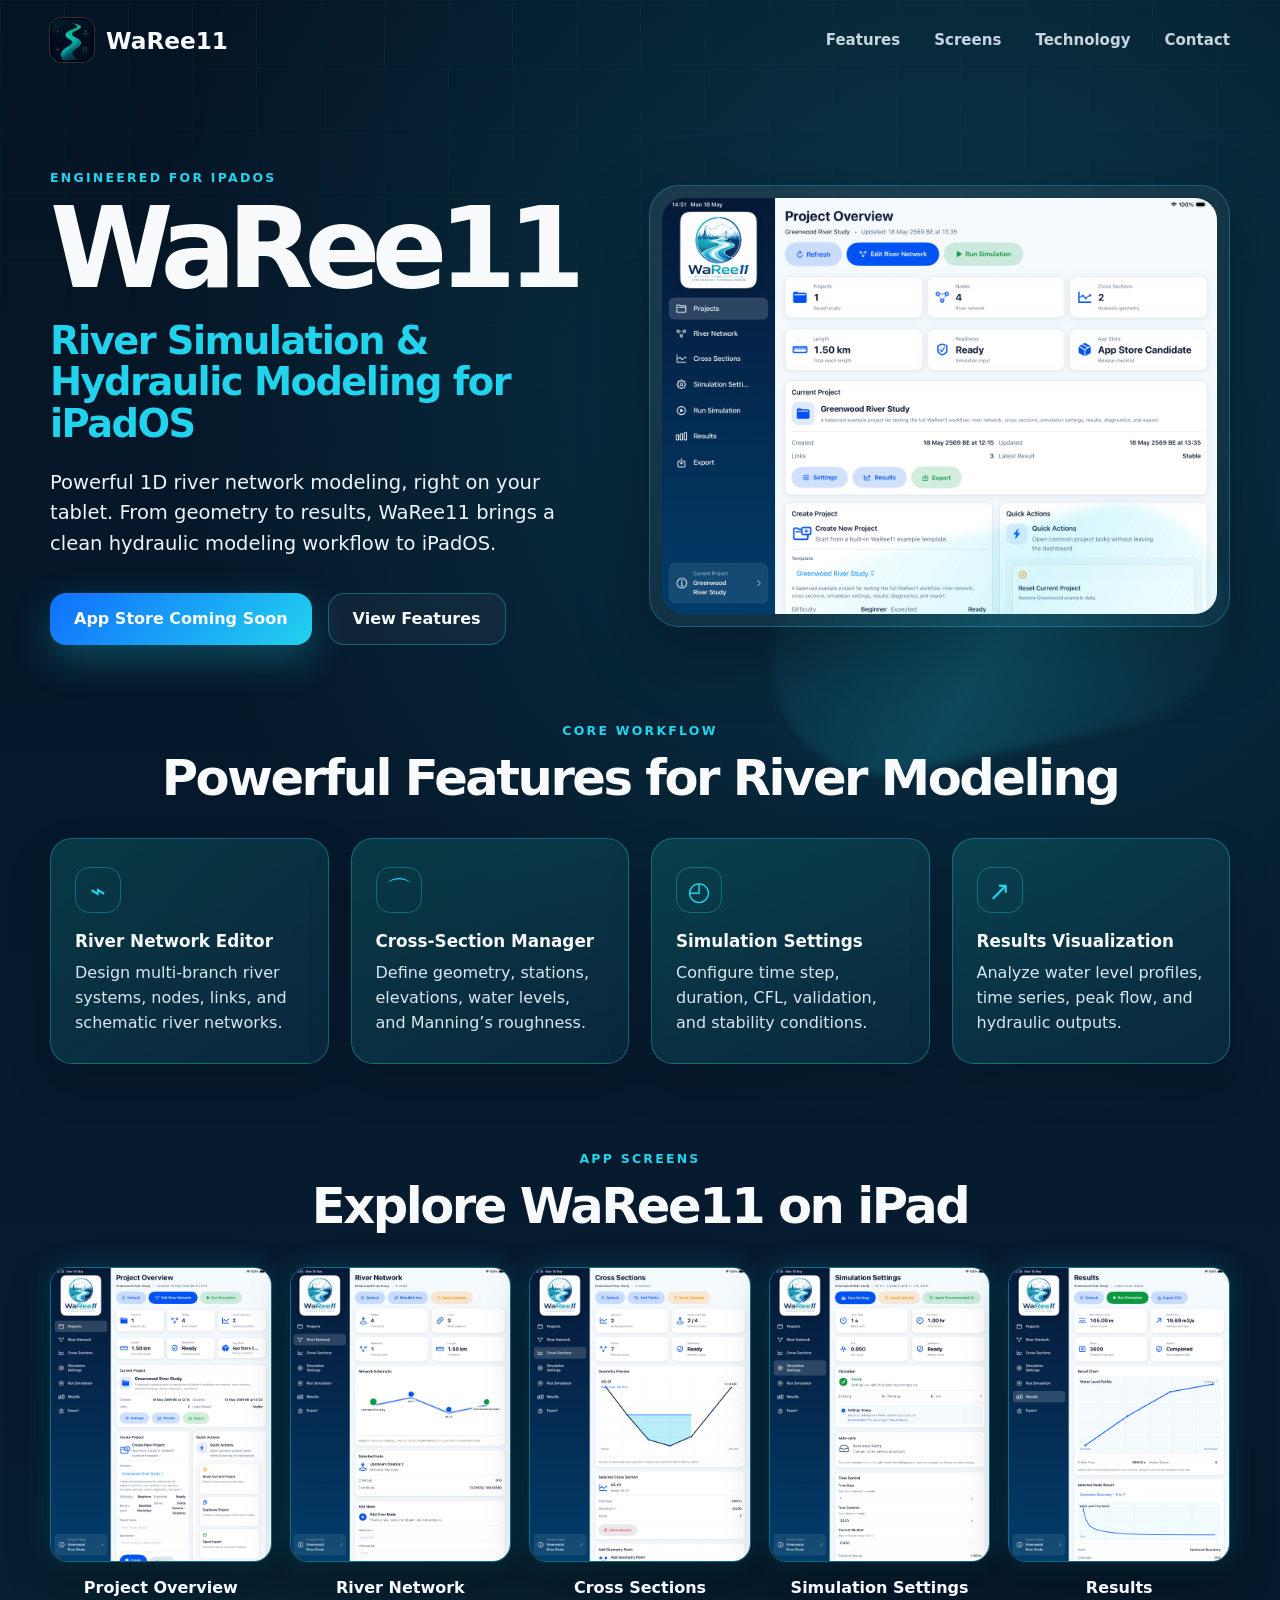
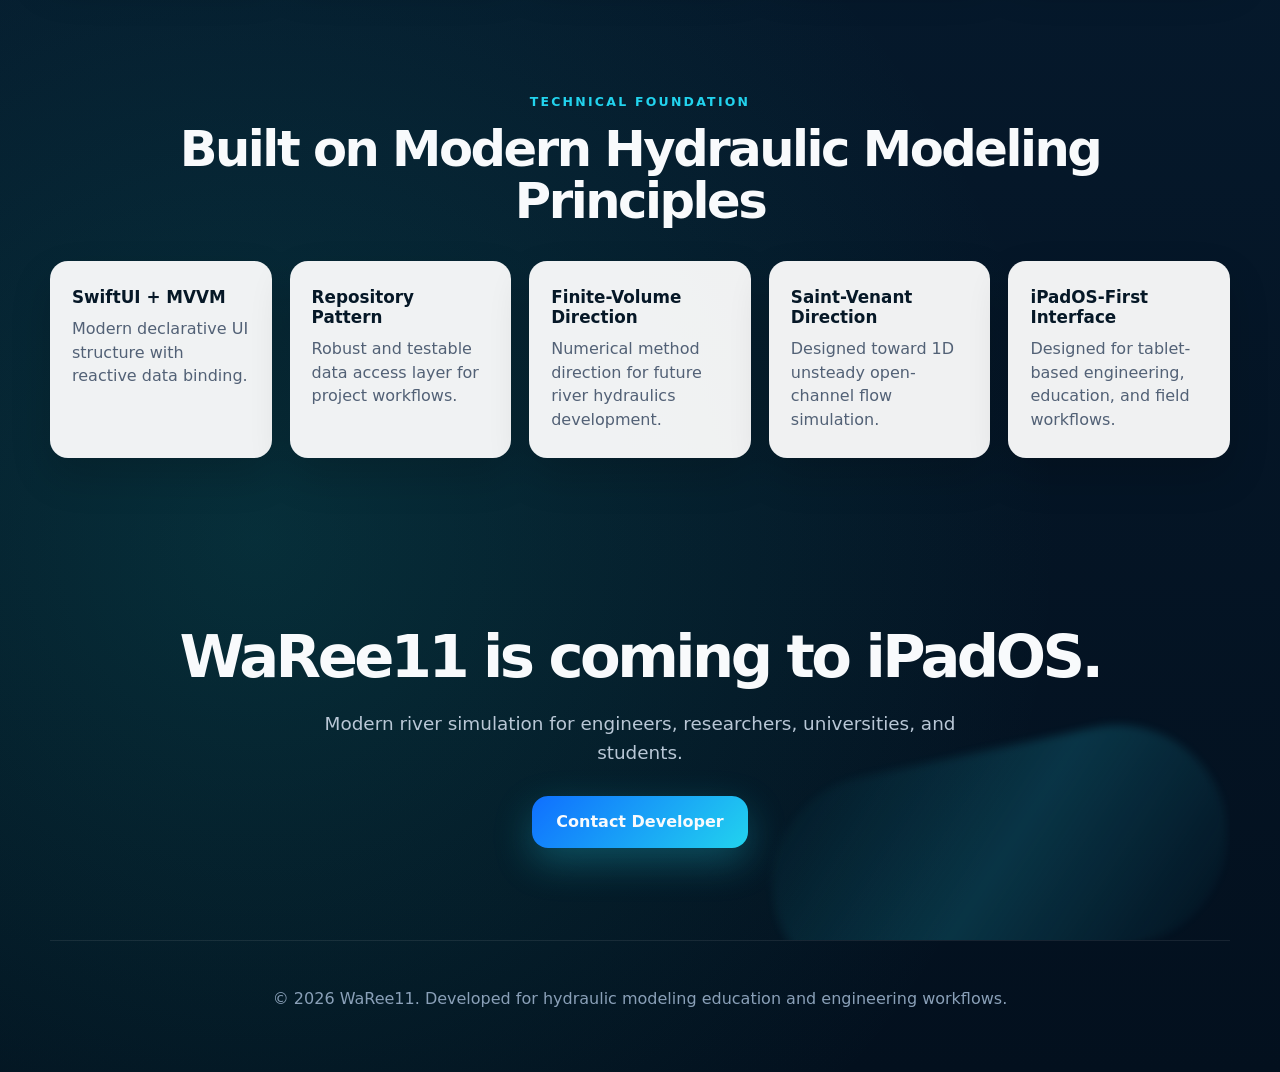
==== index.html @ af46b39f "Update index.html" ====
<!DOCTYPE html>
<html lang="en">
<head>
  <meta charset="UTF-8" />
  <meta name="viewport" content="width=device-width, initial-scale=1.0" />

  <title>WaRee11 - River Simulation & Hydraulic Modeling for iPadOS</title>

  <meta
    name="description"
    content="WaRee11 is an iPadOS river simulation and hydraulic modeling app for river networks, cross sections, simulation settings, and hydraulic result visualization."
  />

  <link rel="stylesheet" href="style.css" />
</head>

<body>
  <header class="site-header">
    <a href="#" class="brand" aria-label="WaRee11 home">
      <img src="assets/app-icon.jpeg" alt="WaRee11 app icon" class="brand-icon" />
      <span>WaRee11</span>
    </a>

    <nav class="nav-links" aria-label="Main navigation">
      <a href="#features">Features</a>
      <a href="#screens">Screens</a>
      <a href="#technology">Technology</a>
      <a href="#contact">Contact</a>
    </nav>
  </header>

  <main>
    <section class="hero section-shell">
      <div class="hero-content">
        <p class="eyebrow">Engineered for iPadOS</p>
        <h1>WaRee11</h1>
        <h2>River Simulation & Hydraulic Modeling for iPadOS</h2>
        <p class="hero-description">
          Powerful 1D river network modeling, right on your tablet.
          From geometry to results, WaRee11 brings a clean hydraulic
          modeling workflow to iPadOS.
        </p>

        <div class="hero-actions">
          <a class="button button-primary" href="#contact">App Store Coming Soon</a>
          <a class="button button-secondary" href="#features">View Features</a>
        </div>
      </div>

      <div class="hero-visual">
        <img src="assets/hero-ipad.png" alt="WaRee11 iPad app preview" />
      </div>
    </section>

    <section id="features" class="section-shell">
      <div class="section-heading">
        <p class="eyebrow">Core workflow</p>
        <h2>Powerful Features for River Modeling</h2>
      </div>

      <div class="feature-grid">
        <article class="feature-card">
          <div class="feature-icon">⌁</div>
          <h3>River Network Editor</h3>
          <p>Design multi-branch river systems, nodes, links, and schematic river networks.</p>
        </article>

        <article class="feature-card">
          <div class="feature-icon">⌒</div>
          <h3>Cross-Section Manager</h3>
          <p>Define geometry, stations, elevations, water levels, and Manning’s roughness.</p>
        </article>

        <article class="feature-card">
          <div class="feature-icon">◴</div>
          <h3>Simulation Settings</h3>
          <p>Configure time step, duration, CFL, validation, and stability conditions.</p>
        </article>

        <article class="feature-card">
          <div class="feature-icon">↗</div>
          <h3>Results Visualization</h3>
          <p>Analyze water level profiles, time series, peak flow, and hydraulic outputs.</p>
        </article>
      </div>
    </section>

    <section id="screens" class="section-shell">
      <div class="section-heading">
        <p class="eyebrow">App screens</p>
        <h2>Explore WaRee11 on iPad</h2>
      </div>

      <div class="screen-grid">
        <article class="screen-card">
          <img src="assets/dashboard.jpeg" alt="WaRee11 Project Overview screen" />
          <h3>Project Overview</h3>
        </article>

        <article class="screen-card">
          <img src="assets/river-network.jpeg" alt="WaRee11 River Network screen" />
          <h3>River Network</h3>
        </article>

        <article class="screen-card">
          <img src="assets/cross-section.jpeg" alt="WaRee11 Cross Sections screen" />
          <h3>Cross Sections</h3>
        </article>

        <article class="screen-card">
          <img src="assets/simulation-settings.jpeg" alt="WaRee11 Simulation Settings screen" />
          <h3>Simulation Settings</h3>
        </article>

        <article class="screen-card">
          <img src="assets/results.jpeg" alt="WaRee11 Results screen" />
          <h3>Results</h3>
        </article>
      </div>
    </section>

    <section id="technology" class="section-shell">
      <div class="section-heading">
        <p class="eyebrow">Technical foundation</p>
        <h2>Built on Modern Hydraulic Modeling Principles</h2>
      </div>

      <div class="tech-grid">
        <article class="tech-card">
          <h3>SwiftUI + MVVM</h3>
          <p>Modern declarative UI structure with reactive data binding.</p>
        </article>

        <article class="tech-card">
          <h3>Repository Pattern</h3>
          <p>Robust and testable data access layer for project workflows.</p>
        </article>

        <article class="tech-card">
          <h3>Finite-Volume Direction</h3>
          <p>Numerical method direction for future river hydraulics development.</p>
        </article>

        <article class="tech-card">
          <h3>Saint-Venant Direction</h3>
          <p>Designed toward 1D unsteady open-channel flow simulation.</p>
        </article>

        <article class="tech-card">
          <h3>iPadOS-First Interface</h3>
          <p>Designed for tablet-based engineering, education, and field workflows.</p>
        </article>
      </div>
    </section>

    <section id="contact" class="cta section-shell">
      <h2>WaRee11 is coming to iPadOS.</h2>
      <p>
        Modern river simulation for engineers, researchers, universities,
        and students.
      </p>
      <a class="button button-primary" href="mailto:waree11.app@gmail.com">Contact Developer</a>
    </section>
  </main>

  <footer class="site-footer">
    <p>© 2026 WaRee11. Developed for hydraulic modeling education and engineering workflows.</p>
  </footer>
</body>
</html>
---- style.css ----
* {
  box-sizing: border-box;
}

:root {
  --bg: #041424;
  --bg-2: #061b2f;
  --card: rgba(12, 47, 70, 0.72);
  --card-soft: rgba(255, 255, 255, 0.94);
  --border: rgba(34, 211, 238, 0.35);
  --cyan: #22d3ee;
  --teal: #14b8a6;
  --blue: #0f6fff;
  --text: #f8fafc;
  --muted: #b9c7d6;
  --dark-text: #071426;
  --dark-muted: #526176;
  --shadow: 0 24px 70px rgba(0, 0, 0, 0.32);
}

html {
  scroll-behavior: smooth;
}

body {
  margin: 0;
  font-family: Inter, ui-sans-serif, system-ui, -apple-system, BlinkMacSystemFont, "Segoe UI", sans-serif;
  color: var(--text);
  background:
    radial-gradient(circle at 75% 12%, rgba(34, 211, 238, 0.18), transparent 32%),
    radial-gradient(circle at 20% 80%, rgba(20, 184, 166, 0.16), transparent 34%),
    linear-gradient(180deg, #041424 0%, #061b2f 48%, #03101e 100%);
  min-height: 100vh;
}

body::before {
  content: "";
  position: fixed;
  inset: 0;
  pointer-events: none;
  opacity: 0.28;
  background-image:
    linear-gradient(rgba(34, 211, 238, 0.12) 1px, transparent 1px),
    linear-gradient(90deg, rgba(34, 211, 238, 0.12) 1px, transparent 1px);
  background-size: 64px 64px;
  mask-image: linear-gradient(to bottom, black, transparent 78%);
}

img {
  max-width: 100%;
  display: block;
}

a {
  color: inherit;
  text-decoration: none;
}

.site-header {
  width: min(1180px, calc(100% - 32px));
  margin: 0 auto;
  padding: 18px 0;
  display: flex;
  align-items: center;
  justify-content: space-between;
  position: relative;
  z-index: 5;
}

.brand {
  display: inline-flex;
  align-items: center;
  gap: 12px;
  font-weight: 800;
  font-size: 1.45rem;
}

.brand-icon {
  width: 44px;
  height: 44px;
  border-radius: 12px;
  object-fit: cover;
  box-shadow: 0 0 0 1px rgba(255,255,255,0.15);
}

.nav-links {
  display: flex;
  align-items: center;
  gap: 34px;
  color: #e9f3ff;
  font-weight: 600;
  font-size: 0.94rem;
}

.nav-links a {
  opacity: 0.85;
}

.nav-links a:hover {
  opacity: 1;
  color: var(--cyan);
}

.section-shell {
  width: min(1180px, calc(100% - 32px));
  margin: 0 auto;
  position: relative;
  z-index: 2;
}

.hero {
  min-height: 640px;
  padding: 84px 0 72px;
  display: grid;
  grid-template-columns: 1fr 1.05fr;
  align-items: center;
  gap: 46px;
}

.hero::after,
.cta::after {
  content: "";
  position: absolute;
  inset: auto 0 -30px auto;
  width: 460px;
  height: 220px;
  background: linear-gradient(135deg, transparent, rgba(34, 211, 238, 0.18), transparent);
  border-radius: 999px;
  filter: blur(4px);
  transform: rotate(-12deg);
  pointer-events: none;
}

.eyebrow {
  margin: 0 0 14px;
  display: inline-flex;
  color: var(--cyan);
  font-size: 0.78rem;
  font-weight: 800;
  letter-spacing: 0.18em;
  text-transform: uppercase;
}

.hero h1 {
  margin: 0;
  font-size: clamp(4.2rem, 10vw, 7rem);
  line-height: 0.88;
  letter-spacing: -0.08em;
  font-weight: 900;
}

.hero h2 {
  max-width: 620px;
  margin: 22px 0 0;
  color: var(--cyan);
  font-size: clamp(1.75rem, 3vw, 2.55rem);
  line-height: 1.08;
  letter-spacing: -0.04em;
}

.hero-description {
  max-width: 560px;
  color: #edf5ff;
  font-size: 1.22rem;
  line-height: 1.55;
  margin: 24px 0 0;
}

.hero-actions {
  margin-top: 34px;
  display: flex;
  flex-wrap: wrap;
  gap: 16px;
}

.button {
  display: inline-flex;
  min-height: 52px;
  align-items: center;
  justify-content: center;
  padding: 0 24px;
  border-radius: 16px;
  font-weight: 800;
  transition: transform 0.2s ease, box-shadow 0.2s ease, border-color 0.2s ease;
}

.button:hover {
  transform: translateY(-2px);
}

.button-primary {
  background: linear-gradient(135deg, var(--blue), var(--cyan));
  box-shadow: 0 14px 38px rgba(34, 211, 238, 0.28);
}

.button-secondary {
  border: 1px solid var(--border);
  background: rgba(255, 255, 255, 0.04);
}

.hero-visual {
  padding: 12px;
  border: 1px solid rgba(34, 211, 238, 0.28);
  border-radius: 30px;
  background: linear-gradient(145deg, rgba(255,255,255,0.08), rgba(255,255,255,0.02));
  box-shadow: var(--shadow);
}

.hero-visual img {
  border-radius: 22px;
  width: 100%;
  aspect-ratio: 4 / 3;
  object-fit: cover;
  object-position: center;
}

.section-heading {
  text-align: center;
  margin-bottom: 34px;
}

.section-heading h2 {
  margin: 0;
  font-size: clamp(2rem, 4vw, 3.1rem);
  line-height: 1.05;
  letter-spacing: -0.05em;
}

.feature-grid {
  display: grid;
  grid-template-columns: repeat(4, 1fr);
  gap: 22px;
  margin-bottom: 84px;
}

.feature-card {
  min-height: 190px;
  padding: 28px 24px;
  border-radius: 22px;
  background: linear-gradient(145deg, rgba(20, 184, 166, 0.2), rgba(12, 47, 70, 0.65));
  border: 1px solid var(--border);
  box-shadow: 0 20px 44px rgba(0,0,0,0.18);
}

.feature-icon {
  width: 46px;
  height: 46px;
  display: grid;
  place-items: center;
  border-radius: 14px;
  color: var(--cyan);
  border: 1px solid var(--border);
  font-size: 1.65rem;
  margin-bottom: 18px;
}

.feature-card h3,
.screen-card h3,
.tech-card h3 {
  margin: 0 0 10px;
  font-size: 1.05rem;
}

.feature-card p {
  color: #d8e6f0;
  line-height: 1.55;
  margin: 0;
}

.screen-grid {
  display: grid;
  grid-template-columns: repeat(5, 1fr);
  gap: 18px;
  align-items: end;
  margin-bottom: 84px;
}

.screen-card {
  text-align: center;
}

.screen-card img {
  width: 100%;
  aspect-ratio: 3 / 4;
  object-fit: cover;
  object-position: top center;
  border-radius: 18px;
  border: 1px solid rgba(34, 211, 238, 0.45);
  box-shadow:
    0 18px 42px rgba(0, 0, 0, 0.34),
    0 0 28px rgba(34, 211, 238, 0.2);
}

.screen-card h3 {
  margin-top: 16px;
  color: #f8fbff;
  font-size: 1rem;
}

.tech-grid {
  display: grid;
  grid-template-columns: repeat(5, 1fr);
  gap: 18px;
  margin-bottom: 84px;
}

.tech-card {
  padding: 26px 22px;
  border-radius: 18px;
  background: var(--card-soft);
  color: var(--dark-text);
  min-height: 178px;
  box-shadow: 0 18px 40px rgba(0,0,0,0.16);
}

.tech-card h3 {
  color: #061827;
  font-weight: 900;
}

.tech-card p {
  color: var(--dark-muted);
  line-height: 1.48;
  margin: 0;
}

.cta {
  padding: 80px 24px 92px;
  text-align: center;
  overflow: hidden;
}

.cta h2 {
  margin: 0;
  font-size: clamp(2.2rem, 5vw, 3.7rem);
  letter-spacing: -0.06em;
}

.cta p {
  color: var(--muted);
  max-width: 660px;
  margin: 18px auto 28px;
  font-size: 1.15rem;
  line-height: 1.6;
}

.site-footer {
  width: min(1180px, calc(100% - 32px));
  margin: 0 auto;
  padding: 32px 0 48px;
  color: #8aa0b8;
  text-align: center;
  border-top: 1px solid rgba(255,255,255,0.08);
}

@media (max-width: 980px) {
  .hero {
    grid-template-columns: 1fr;
    padding-top: 56px;
  }

  .feature-grid,
  .tech-grid {
    grid-template-columns: repeat(2, 1fr);
  }

  .screen-grid {
    grid-template-columns: repeat(2, 1fr);
  }

  .nav-links {
    display: none;
  }
}

@media (max-width: 620px) {
  .hero h1 {
    font-size: 4rem;
  }

  .hero h2 {
    font-size: 1.8rem;
  }

  .hero-description {
    font-size: 1.05rem;
  }

  .feature-grid,
  .screen-grid,
  .tech-grid {
    grid-template-columns: 1fr;
  }

  .button {
    width: 100%;
  }
}
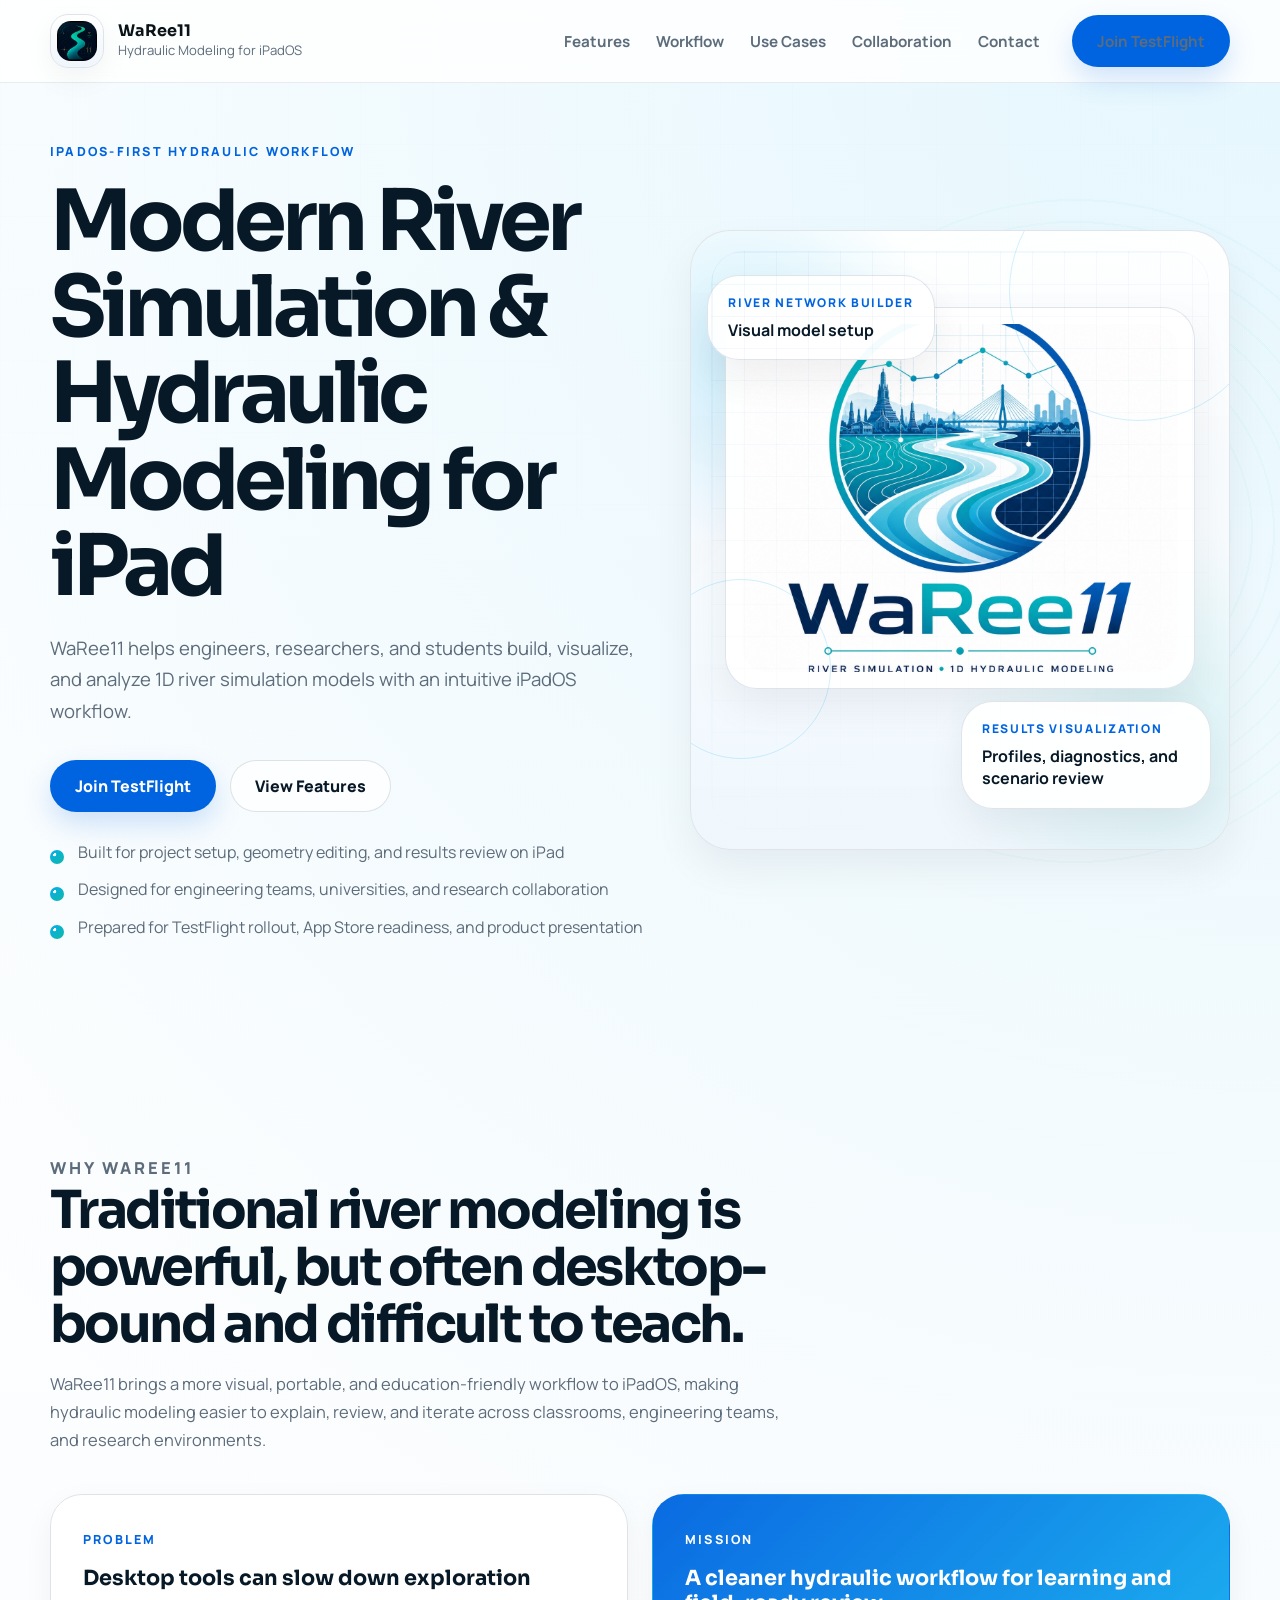
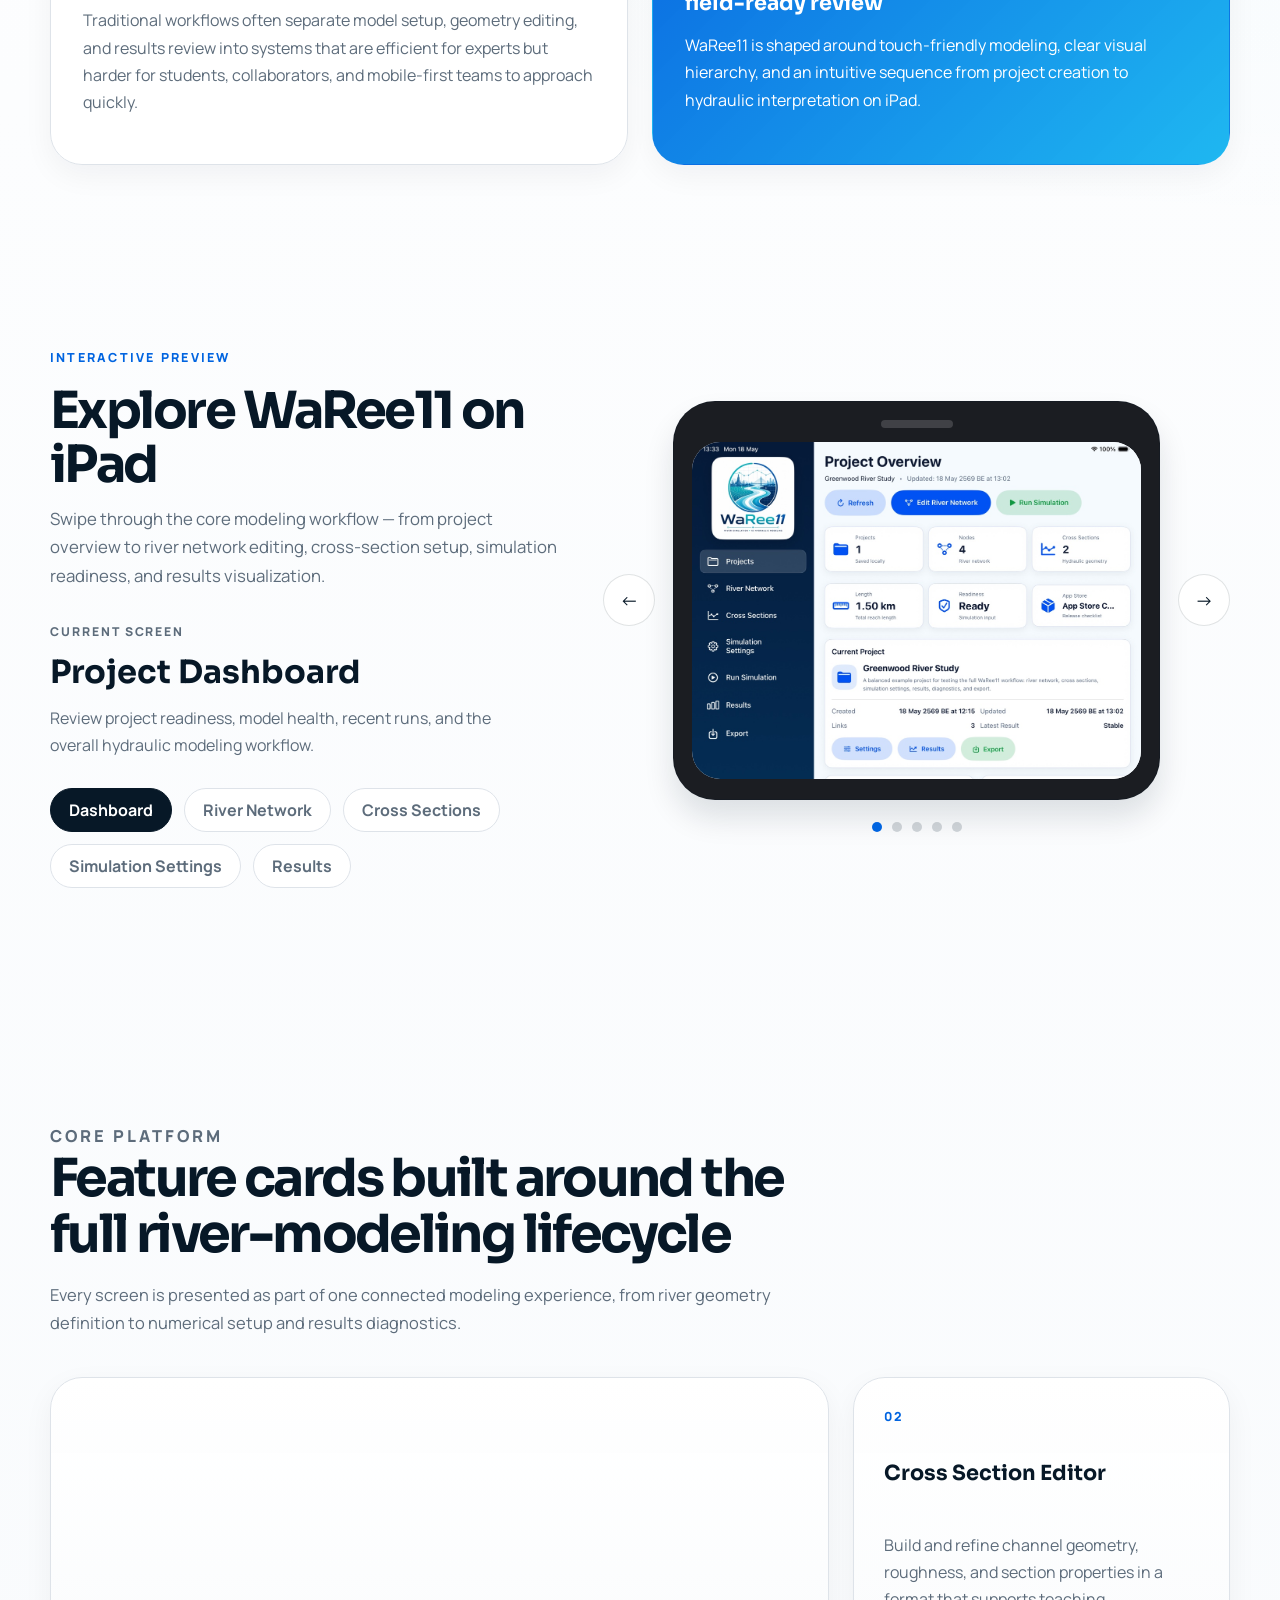
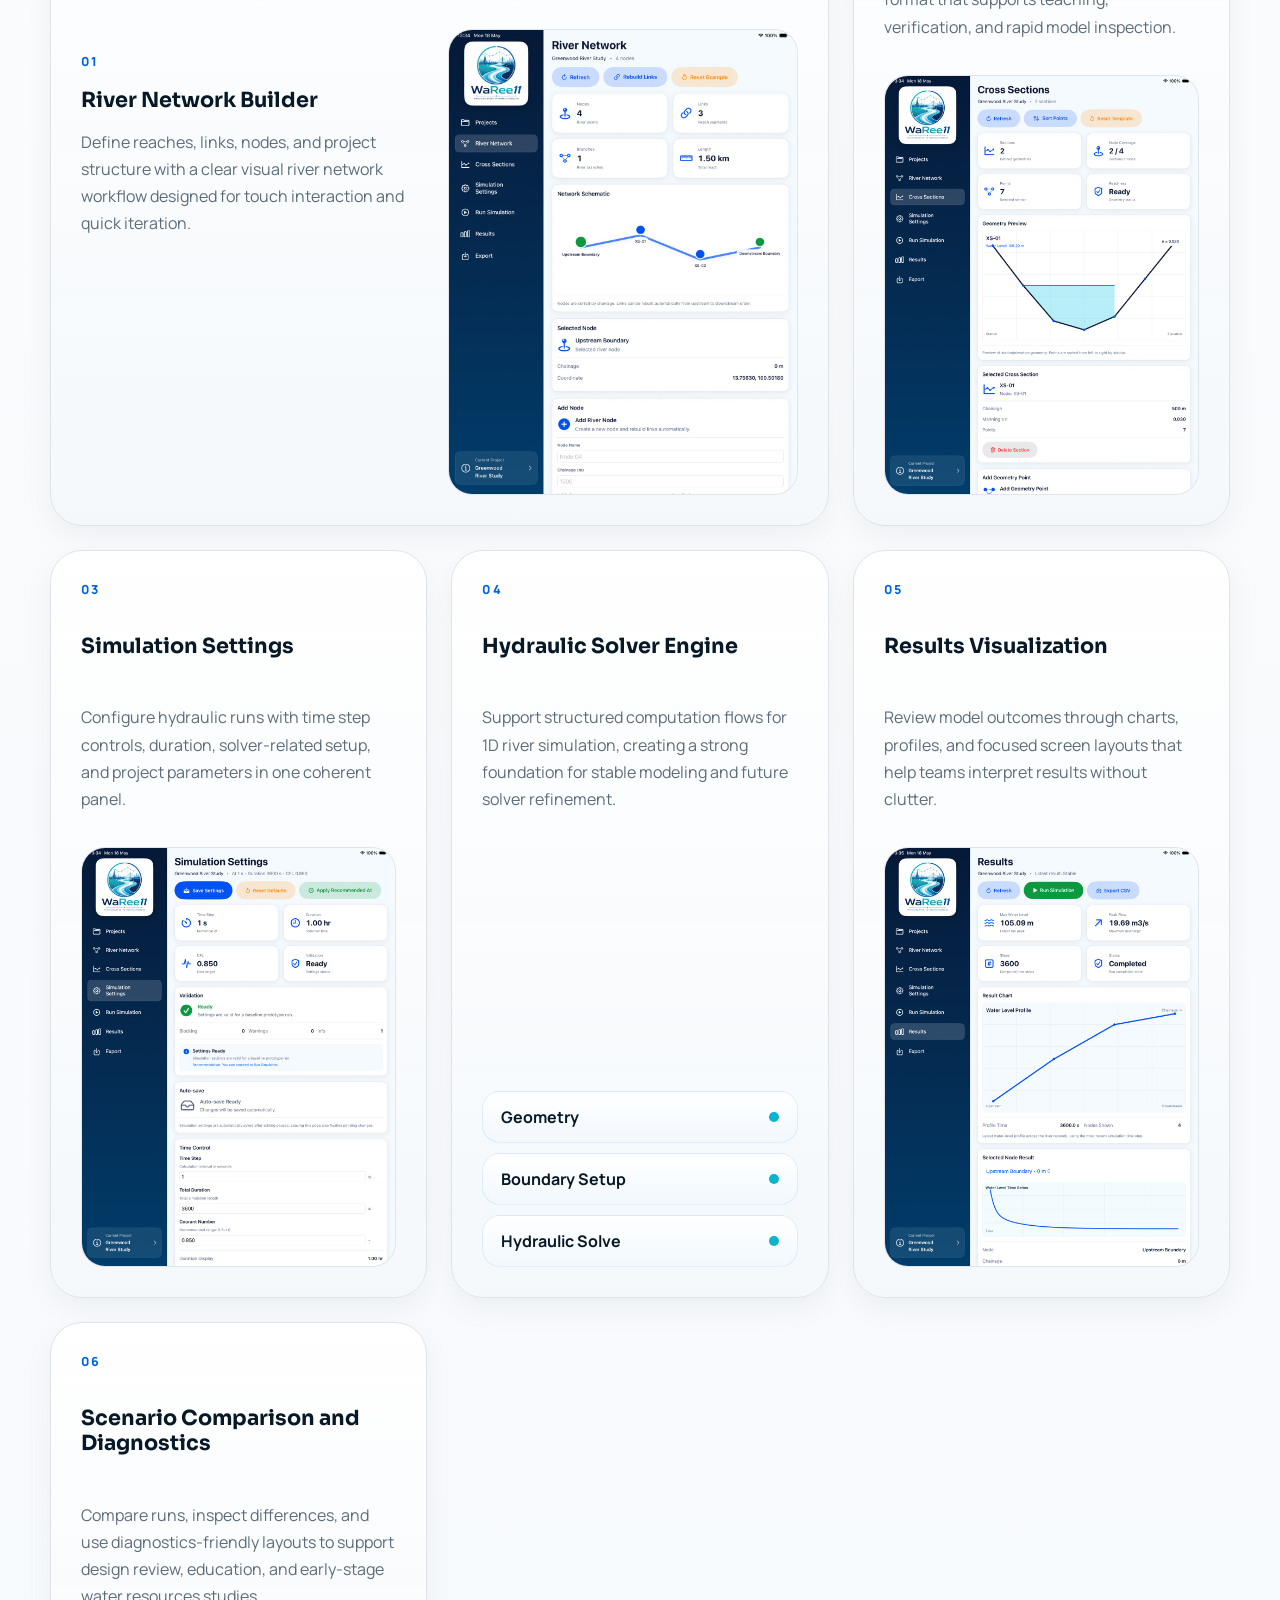
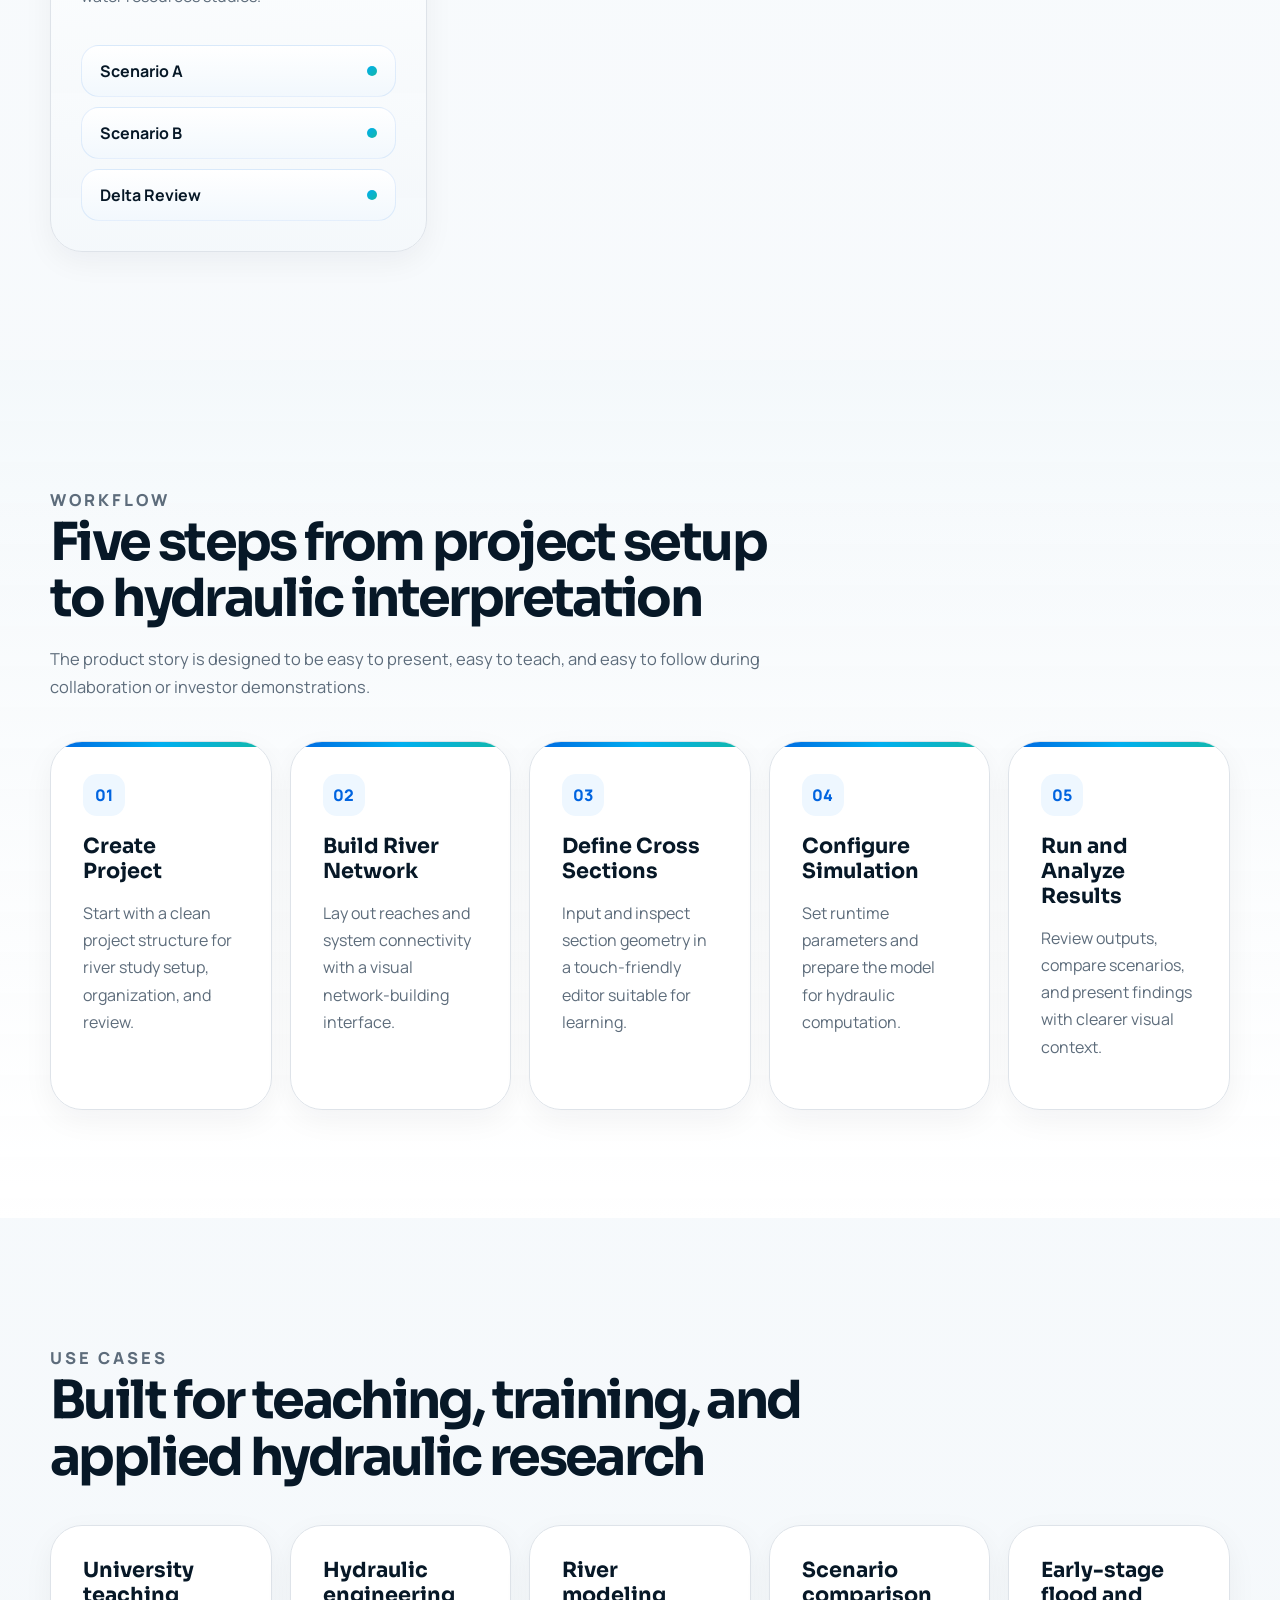
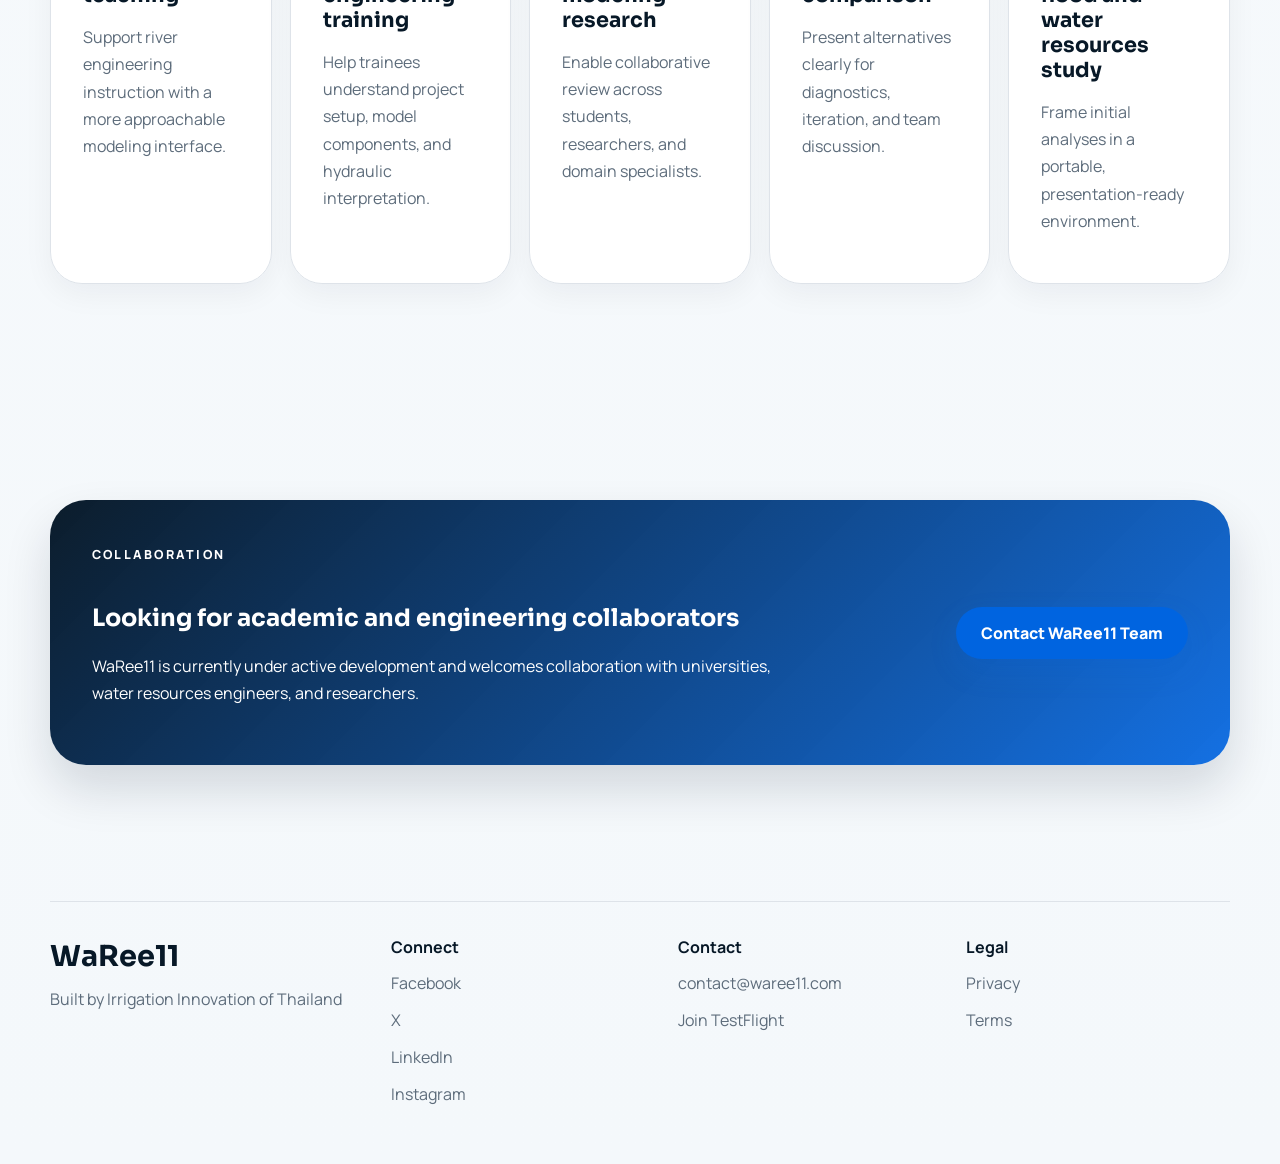
==== commit 78192442: "Add interactive iPad preview section" ====
--- a/index.html
+++ b/index.html
@@ -3,168 +3,448 @@
 <head>
   <meta charset="UTF-8" />
   <meta name="viewport" content="width=device-width, initial-scale=1.0" />
-
-  <title>WaRee11 - River Simulation & Hydraulic Modeling for iPadOS</title>
-
+  <title>WaRee11 | Modern River Simulation & Hydraulic Modeling for iPad</title>
   <meta
     name="description"
-    content="WaRee11 is an iPadOS river simulation and hydraulic modeling app for river networks, cross sections, simulation settings, and hydraulic result visualization."
+    content="WaRee11 is an iPadOS river simulation and hydraulic modeling platform for engineers, researchers, and students building intuitive 1D river analysis workflows."
   />
-
+  <link rel="preconnect" href="https://fonts.googleapis.com" />
+  <link rel="preconnect" href="https://fonts.gstatic.com" crossorigin />
+  <link
+    href="https://fonts.googleapis.com/css2?family=Manrope:wght@400;500;600;700;800&family=Sora:wght@500;600;700&display=swap"
+    rel="stylesheet"
+  />
   <link rel="stylesheet" href="style.css" />
 </head>
-
 <body>
-  <header class="site-header">
-    <a href="#" class="brand" aria-label="WaRee11 home">
-      <img src="assets/app-icon.jpeg" alt="WaRee11 app icon" class="brand-icon" />
-      <span>WaRee11</span>
-    </a>
-
-    <nav class="nav-links" aria-label="Main navigation">
-      <a href="#features">Features</a>
-      <a href="#screens">Screens</a>
-      <a href="#technology">Technology</a>
-      <a href="#contact">Contact</a>
-    </nav>
-  </header>
-
-  <main>
-    <section class="hero section-shell">
-      <div class="hero-content">
-        <p class="eyebrow">Engineered for iPadOS</p>
-        <h1>WaRee11</h1>
-        <h2>River Simulation & Hydraulic Modeling for iPadOS</h2>
-        <p class="hero-description">
-          Powerful 1D river network modeling, right on your tablet.
-          From geometry to results, WaRee11 brings a clean hydraulic
-          modeling workflow to iPadOS.
-        </p>
-
-        <div class="hero-actions">
-          <a class="button button-primary" href="#contact">App Store Coming Soon</a>
-          <a class="button button-secondary" href="#features">View Features</a>
-        </div>
+  <div class="page-shell">
+    <header class="site-header">
+      <div class="container header-inner">
+        <a href="#top" class="brand" aria-label="WaRee11 home">
+          <span class="brand-mark" aria-hidden="true">
+            <img src="assets/app-icon.jpeg" alt="" class="brand-icon" />
+          </span>
+          <span class="brand-copy">
+            <strong>WaRee11</strong>
+            <span>Hydraulic Modeling for iPadOS</span>
+          </span>
+        </a>
+
+        <button
+          class="nav-toggle"
+          type="button"
+          aria-expanded="false"
+          aria-controls="site-nav"
+          aria-label="Open navigation"
+        >
+          <span></span>
+          <span></span>
+          <span></span>
+        </button>
+
+        <nav id="site-nav" class="site-nav" aria-label="Main navigation">
+          <a href="#features">Features</a>
+          <a href="#workflow">Workflow</a>
+          <a href="#use-cases">Use Cases</a>
+          <a href="#collaboration">Collaboration</a>
+          <a href="#contact">Contact</a>
+          <a class="button button-primary nav-cta" href="#contact">Join TestFlight</a>
+        </nav>
       </div>
-
-      <div class="hero-visual">
-        <img src="assets/hero-ipad.png" alt="WaRee11 iPad app preview" />
+    </header>
+
+    <main id="top">
+      <section class="hero">
+        <div class="container hero-grid">
+          <div class="hero-copy">
+            <p class="eyebrow">iPadOS-first hydraulic workflow</p>
+            <h1>Modern River Simulation &amp; Hydraulic Modeling for iPad</h1>
+            <p class="hero-lead">
+              WaRee11 helps engineers, researchers, and students build, visualize,
+              and analyze 1D river simulation models with an intuitive iPadOS workflow.
+            </p>
+            <div class="hero-actions">
+              <a class="button button-primary" href="#contact">Join TestFlight</a>
+              <a class="button button-secondary" href="#features">View Features</a>
+            </div>
+            <ul class="hero-points" aria-label="WaRee11 highlights">
+              <li>Built for project setup, geometry editing, and results review on iPad</li>
+              <li>Designed for engineering teams, universities, and research collaboration</li>
+              <li>Prepared for TestFlight rollout, App Store readiness, and product presentation</li>
+            </ul>
+          </div>
+
+          <div class="hero-visual" aria-label="WaRee11 product preview">
+            <div class="ipad-stage">
+              <div class="device-card device-main">
+                <img src="assets/hero-ipad.jpeg" alt="WaRee11 app preview on iPad" />
+              </div>
+              <div class="device-card floating-card floating-top">
+                <p>River Network Builder</p>
+                <strong>Visual model setup</strong>
+              </div>
+              <div class="device-card floating-card floating-bottom">
+                <p>Results Visualization</p>
+                <strong>Profiles, diagnostics, and scenario review</strong>
+              </div>
+              <div class="glow-ring glow-ring-a" aria-hidden="true"></div>
+              <div class="glow-ring glow-ring-b" aria-hidden="true"></div>
+            </div>
+          </div>
+        </div>
+      </section>
+
+      <section class="mission section-pad">
+        <div class="container">
+          <div class="section-intro">
+            <p class="eyebrow">Why WaRee11</p>
+            <h2>Traditional river modeling is powerful, but often desktop-bound and difficult to teach.</h2>
+            <p>
+              WaRee11 brings a more visual, portable, and education-friendly workflow to iPadOS,
+              making hydraulic modeling easier to explain, review, and iterate across classrooms,
+              engineering teams, and research environments.
+            </p>
+          </div>
+
+          <div class="mission-grid">
+            <article class="mission-card">
+              <span class="card-kicker">Problem</span>
+              <h3>Desktop tools can slow down exploration</h3>
+              <p>
+                Traditional workflows often separate model setup, geometry editing, and results review
+                into systems that are efficient for experts but harder for students, collaborators,
+                and mobile-first teams to approach quickly.
+              </p>
+            </article>
+            <article class="mission-card accent-card">
+              <span class="card-kicker">Mission</span>
+              <h3>A cleaner hydraulic workflow for learning and field-ready review</h3>
+              <p>
+                WaRee11 is shaped around touch-friendly modeling, clear visual hierarchy, and an
+                intuitive sequence from project creation to hydraulic interpretation on iPad.
+              </p>
+            </article>
+          </div>
+        </div>
+      </section>
+
+      <section id="ipad-preview" class="section-pad preview-section">
+        <div class="container">
+          <div class="preview-grid">
+            <div class="preview-copy">
+              <p class="eyebrow">Interactive preview</p>
+              <h2>Explore WaRee11 on iPad</h2>
+              <p class="preview-lead">
+                Swipe through the core modeling workflow — from project overview to river network editing, cross-section setup, simulation readiness, and results visualization.
+              </p>
+
+              <div class="preview-detail" aria-live="polite">
+                <p class="preview-meta">Current screen</p>
+                <h3 id="preview-title">Project Dashboard</h3>
+                <p id="preview-description">
+                  Review project readiness, model health, recent runs, and the overall hydraulic modeling workflow.
+                </p>
+              </div>
+
+              <div class="preview-tabs" role="tablist" aria-label="WaRee11 screen selector">
+                <button
+                  class="preview-tab is-active"
+                  type="button"
+                  role="tab"
+                  aria-selected="true"
+                  aria-controls="preview-stage"
+                  data-preview-index="0"
+                >
+                  Dashboard
+                </button>
+                <button
+                  class="preview-tab"
+                  type="button"
+                  role="tab"
+                  aria-selected="false"
+                  aria-controls="preview-stage"
+                  data-preview-index="1"
+                >
+                  River Network
+                </button>
+                <button
+                  class="preview-tab"
+                  type="button"
+                  role="tab"
+                  aria-selected="false"
+                  aria-controls="preview-stage"
+                  data-preview-index="2"
+                >
+                  Cross Sections
+                </button>
+                <button
+                  class="preview-tab"
+                  type="button"
+                  role="tab"
+                  aria-selected="false"
+                  aria-controls="preview-stage"
+                  data-preview-index="3"
+                >
+                  Simulation Settings
+                </button>
+                <button
+                  class="preview-tab"
+                  type="button"
+                  role="tab"
+                  aria-selected="false"
+                  aria-controls="preview-stage"
+                  data-preview-index="4"
+                >
+                  Results
+                </button>
+              </div>
+            </div>
+
+            <div class="preview-stage-wrap">
+              <div class="preview-stage" id="preview-stage">
+                <button class="preview-arrow preview-arrow-prev" type="button" aria-label="Show previous screen">
+                  <span aria-hidden="true">&#8592;</span>
+                </button>
+
+                <div class="preview-device" aria-label="Interactive WaRee11 iPad preview">
+                  <div class="preview-device-top" aria-hidden="true">
+                    <span class="preview-camera"></span>
+                  </div>
+                  <div class="preview-screen-shell">
+                    <img
+                      id="preview-image"
+                      class="preview-screen-image"
+                      src="assets/dashboard.jpeg"
+                      alt="WaRee11 Project Dashboard screen"
+                    />
+                  </div>
+                </div>
+
+                <button class="preview-arrow preview-arrow-next" type="button" aria-label="Show next screen">
+                  <span aria-hidden="true">&#8594;</span>
+                </button>
+              </div>
+
+              <div class="preview-pagination" aria-label="WaRee11 screen pagination">
+                <button class="preview-dot is-active" type="button" aria-label="Go to Dashboard" data-preview-index="0"></button>
+                <button class="preview-dot" type="button" aria-label="Go to River Network" data-preview-index="1"></button>
+                <button class="preview-dot" type="button" aria-label="Go to Cross Sections" data-preview-index="2"></button>
+                <button class="preview-dot" type="button" aria-label="Go to Simulation Settings" data-preview-index="3"></button>
+                <button class="preview-dot" type="button" aria-label="Go to Results" data-preview-index="4"></button>
+              </div>
+            </div>
+          </div>
+        </div>
+      </section>
+
+      <section id="features" class="section-pad">
+        <div class="container">
+          <div class="section-intro">
+            <p class="eyebrow">Core platform</p>
+            <h2>Feature cards built around the full river-modeling lifecycle</h2>
+            <p>
+              Every screen is presented as part of one connected modeling experience, from
+              river geometry definition to numerical setup and results diagnostics.
+            </p>
+          </div>
+
+          <div class="feature-grid">
+            <article class="feature-card feature-card-wide">
+              <div class="feature-copy">
+                <span class="card-kicker">01</span>
+                <h3>River Network Builder</h3>
+                <p>
+                  Define reaches, links, nodes, and project structure with a clear visual
+                  river network workflow designed for touch interaction and quick iteration.
+                </p>
+              </div>
+              <img src="assets/river-network.jpeg" alt="WaRee11 river network builder screen" />
+            </article>
+
+            <article class="feature-card">
+              <span class="card-kicker">02</span>
+              <h3>Cross Section Editor</h3>
+              <p>
+                Build and refine channel geometry, roughness, and section properties in a format
+                that supports teaching, verification, and rapid model inspection.
+              </p>
+              <img src="assets/cross-section.jpeg" alt="WaRee11 cross section editor screen" />
+            </article>
+
+            <article class="feature-card">
+              <span class="card-kicker">03</span>
+              <h3>Simulation Settings</h3>
+              <p>
+                Configure hydraulic runs with time step controls, duration, solver-related setup,
+                and project parameters in one coherent panel.
+              </p>
+              <img src="assets/simulation-settings.jpeg" alt="WaRee11 simulation settings screen" />
+            </article>
+
+            <article class="feature-card">
+              <span class="card-kicker">04</span>
+              <h3>Hydraulic Solver Engine</h3>
+              <p>
+                Support structured computation flows for 1D river simulation, creating a strong
+                foundation for stable modeling and future solver refinement.
+              </p>
+              <div class="mini-diagram" aria-hidden="true">
+                <span>Geometry</span>
+                <span>Boundary Setup</span>
+                <span>Hydraulic Solve</span>
+              </div>
+            </article>
+
+            <article class="feature-card">
+              <span class="card-kicker">05</span>
+              <h3>Results Visualization</h3>
+              <p>
+                Review model outcomes through charts, profiles, and focused screen layouts that
+                help teams interpret results without clutter.
+              </p>
+              <img src="assets/results.jpeg" alt="WaRee11 results visualization screen" />
+            </article>
+
+            <article class="feature-card">
+              <span class="card-kicker">06</span>
+              <h3>Scenario Comparison and Diagnostics</h3>
+              <p>
+                Compare runs, inspect differences, and use diagnostics-friendly layouts to support
+                design review, education, and early-stage water resources studies.
+              </p>
+              <div class="diagnostic-list" aria-hidden="true">
+                <span>Scenario A</span>
+                <span>Scenario B</span>
+                <span>Delta Review</span>
+              </div>
+            </article>
+          </div>
+        </div>
+      </section>
+
+      <section id="workflow" class="section-pad soft-section">
+        <div class="container">
+          <div class="section-intro">
+            <p class="eyebrow">Workflow</p>
+            <h2>Five steps from project setup to hydraulic interpretation</h2>
+            <p>
+              The product story is designed to be easy to present, easy to teach, and easy to
+              follow during collaboration or investor demonstrations.
+            </p>
+          </div>
+
+          <div class="workflow-grid">
+            <article class="workflow-card">
+              <span>01</span>
+              <h3>Create Project</h3>
+              <p>Start with a clean project structure for river study setup, organization, and review.</p>
+            </article>
+            <article class="workflow-card">
+              <span>02</span>
+              <h3>Build River Network</h3>
+              <p>Lay out reaches and system connectivity with a visual network-building interface.</p>
+            </article>
+            <article class="workflow-card">
+              <span>03</span>
+              <h3>Define Cross Sections</h3>
+              <p>Input and inspect section geometry in a touch-friendly editor suitable for learning.</p>
+            </article>
+            <article class="workflow-card">
+              <span>04</span>
+              <h3>Configure Simulation</h3>
+              <p>Set runtime parameters and prepare the model for hydraulic computation.</p>
+            </article>
+            <article class="workflow-card">
+              <span>05</span>
+              <h3>Run and Analyze Results</h3>
+              <p>Review outputs, compare scenarios, and present findings with clearer visual context.</p>
+            </article>
+          </div>
+        </div>
+      </section>
+
+      <section id="use-cases" class="section-pad">
+        <div class="container">
+          <div class="section-intro">
+            <p class="eyebrow">Use cases</p>
+            <h2>Built for teaching, training, and applied hydraulic research</h2>
+          </div>
+
+          <div class="use-case-grid">
+            <article class="use-case-card">
+              <h3>University teaching</h3>
+              <p>Support river engineering instruction with a more approachable modeling interface.</p>
+            </article>
+            <article class="use-case-card">
+              <h3>Hydraulic engineering training</h3>
+              <p>Help trainees understand project setup, model components, and hydraulic interpretation.</p>
+            </article>
+            <article class="use-case-card">
+              <h3>River modeling research</h3>
+              <p>Enable collaborative review across students, researchers, and domain specialists.</p>
+            </article>
+            <article class="use-case-card">
+              <h3>Scenario comparison</h3>
+              <p>Present alternatives clearly for diagnostics, iteration, and team discussion.</p>
+            </article>
+            <article class="use-case-card">
+              <h3>Early-stage flood and water resources study</h3>
+              <p>Frame initial analyses in a portable, presentation-ready environment.</p>
+            </article>
+          </div>
+        </div>
+      </section>
+
+      <section id="collaboration" class="section-pad">
+        <div class="container">
+          <div class="collaboration-panel">
+            <div class="collaboration-copy">
+              <p class="eyebrow">Collaboration</p>
+              <h2>Looking for academic and engineering collaborators</h2>
+              <p>
+                WaRee11 is currently under active development and welcomes collaboration with
+                universities, water resources engineers, and researchers.
+              </p>
+            </div>
+            <a class="button button-primary" href="#contact">Contact WaRee11 Team</a>
+          </div>
+        </div>
+      </section>
+    </main>
+
+    <footer id="contact" class="site-footer">
+      <div class="container footer-grid">
+        <div>
+          <h2>WaRee11</h2>
+          <p>Built by Irrigation Innovation of Thailand</p>
+        </div>
+        <div>
+          <h3>Connect</h3>
+          <ul>
+            <li><a href="#">Facebook</a></li>
+            <li><a href="#">X</a></li>
+            <li><a href="#">LinkedIn</a></li>
+            <li><a href="#">Instagram</a></li>
+          </ul>
+        </div>
+        <div>
+          <h3>Contact</h3>
+          <ul>
+            <li><a href="mailto:contact@waree11.com">contact@waree11.com</a></li>
+            <li><a href="#">Join TestFlight</a></li>
+          </ul>
+        </div>
+        <div>
+          <h3>Legal</h3>
+          <ul>
+            <li><a href="#">Privacy</a></li>
+            <li><a href="#">Terms</a></li>
+          </ul>
+        </div>
       </div>
-    </section>
-
-    <section id="features" class="section-shell">
-      <div class="section-heading">
-        <p class="eyebrow">Core workflow</p>
-        <h2>Powerful Features for River Modeling</h2>
-      </div>
-
-      <div class="feature-grid">
-        <article class="feature-card">
-          <div class="feature-icon">⌁</div>
-          <h3>River Network Editor</h3>
-          <p>Design multi-branch river systems, nodes, links, and schematic river networks.</p>
-        </article>
-
-        <article class="feature-card">
-          <div class="feature-icon">⌒</div>
-          <h3>Cross-Section Manager</h3>
-          <p>Define geometry, stations, elevations, water levels, and Manning’s roughness.</p>
-        </article>
-
-        <article class="feature-card">
-          <div class="feature-icon">◴</div>
-          <h3>Simulation Settings</h3>
-          <p>Configure time step, duration, CFL, validation, and stability conditions.</p>
-        </article>
-
-        <article class="feature-card">
-          <div class="feature-icon">↗</div>
-          <h3>Results Visualization</h3>
-          <p>Analyze water level profiles, time series, peak flow, and hydraulic outputs.</p>
-        </article>
-      </div>
-    </section>
-
-    <section id="screens" class="section-shell">
-      <div class="section-heading">
-        <p class="eyebrow">App screens</p>
-        <h2>Explore WaRee11 on iPad</h2>
-      </div>
-
-      <div class="screen-grid">
-        <article class="screen-card">
-          <img src="assets/dashboard.jpeg" alt="WaRee11 Project Overview screen" />
-          <h3>Project Overview</h3>
-        </article>
-
-        <article class="screen-card">
-          <img src="assets/river-network.jpeg" alt="WaRee11 River Network screen" />
-          <h3>River Network</h3>
-        </article>
-
-        <article class="screen-card">
-          <img src="assets/cross-section.jpeg" alt="WaRee11 Cross Sections screen" />
-          <h3>Cross Sections</h3>
-        </article>
-
-        <article class="screen-card">
-          <img src="assets/simulation-settings.jpeg" alt="WaRee11 Simulation Settings screen" />
-          <h3>Simulation Settings</h3>
-        </article>
-
-        <article class="screen-card">
-          <img src="assets/results.jpeg" alt="WaRee11 Results screen" />
-          <h3>Results</h3>
-        </article>
-      </div>
-    </section>
-
-    <section id="technology" class="section-shell">
-      <div class="section-heading">
-        <p class="eyebrow">Technical foundation</p>
-        <h2>Built on Modern Hydraulic Modeling Principles</h2>
-      </div>
-
-      <div class="tech-grid">
-        <article class="tech-card">
-          <h3>SwiftUI + MVVM</h3>
-          <p>Modern declarative UI structure with reactive data binding.</p>
-        </article>
-
-        <article class="tech-card">
-          <h3>Repository Pattern</h3>
-          <p>Robust and testable data access layer for project workflows.</p>
-        </article>
-
-        <article class="tech-card">
-          <h3>Finite-Volume Direction</h3>
-          <p>Numerical method direction for future river hydraulics development.</p>
-        </article>
-
-        <article class="tech-card">
-          <h3>Saint-Venant Direction</h3>
-          <p>Designed toward 1D unsteady open-channel flow simulation.</p>
-        </article>
-
-        <article class="tech-card">
-          <h3>iPadOS-First Interface</h3>
-          <p>Designed for tablet-based engineering, education, and field workflows.</p>
-        </article>
-      </div>
-    </section>
-
-    <section id="contact" class="cta section-shell">
-      <h2>WaRee11 is coming to iPadOS.</h2>
-      <p>
-        Modern river simulation for engineers, researchers, universities,
-        and students.
-      </p>
-      <a class="button button-primary" href="mailto:waree11.app@gmail.com">Contact Developer</a>
-    </section>
-  </main>
-
-  <footer class="site-footer">
-    <p>© 2026 WaRee11. Developed for hydraulic modeling education and engineering workflows.</p>
-  </footer>
+    </footer>
+  </div>
+
+  <script src="script.js"></script>
 </body>
 </html>
--- a/style.css
+++ b/style.css
@@ -1,21 +1,28 @@
-* {
+:root {
+  --canvas: #ffffff;
+  --surface: #f4f8fb;
+  --surface-strong: #ecf4fa;
+  --surface-accent: #eef7ff;
+  --primary: #0064e0;
+  --primary-strong: #0052b8;
+  --deep-navy: #071827;
+  --text: #0a1317;
+  --text-soft: #5d6c7b;
+  --border: #dee3e9;
+  --cyan: #00aeef;
+  --teal: #14b8a6;
+  --radius-xl: 24px;
+  --radius-xxl: 32px;
+  --radius-pill: 999px;
+  --shadow-soft: 0 10px 30px rgba(7, 24, 39, 0.05);
+  --shadow-card: 0 18px 40px rgba(7, 24, 39, 0.06);
+  --container: min(1180px, calc(100% - 32px));
+}
+
+*,
+*::before,
+*::after {
   box-sizing: border-box;
-}
-
-:root {
-  --bg: #041424;
-  --bg-2: #061b2f;
-  --card: rgba(12, 47, 70, 0.72);
-  --card-soft: rgba(255, 255, 255, 0.94);
-  --border: rgba(34, 211, 238, 0.35);
-  --cyan: #22d3ee;
-  --teal: #14b8a6;
-  --blue: #0f6fff;
-  --text: #f8fafc;
-  --muted: #b9c7d6;
-  --dark-text: #071426;
-  --dark-muted: #526176;
-  --shadow: 0 24px 70px rgba(0, 0, 0, 0.32);
 }
 
 html {
@@ -24,13 +31,11 @@
 
 body {
   margin: 0;
-  font-family: Inter, ui-sans-serif, system-ui, -apple-system, BlinkMacSystemFont, "Segoe UI", sans-serif;
   color: var(--text);
+  font-family: "Manrope", "Segoe UI", sans-serif;
   background:
-    radial-gradient(circle at 75% 12%, rgba(34, 211, 238, 0.18), transparent 32%),
-    radial-gradient(circle at 20% 80%, rgba(20, 184, 166, 0.16), transparent 34%),
-    linear-gradient(180deg, #041424 0%, #061b2f 48%, #03101e 100%);
-  min-height: 100vh;
+    radial-gradient(circle at top right, rgba(0, 174, 239, 0.1), transparent 24%),
+    linear-gradient(180deg, #ffffff 0%, #f9fbfd 45%, #f4f8fb 100%);
 }
 
 body::before {
@@ -38,17 +43,31 @@
   position: fixed;
   inset: 0;
   pointer-events: none;
-  opacity: 0.28;
   background-image:
-    linear-gradient(rgba(34, 211, 238, 0.12) 1px, transparent 1px),
-    linear-gradient(90deg, rgba(34, 211, 238, 0.12) 1px, transparent 1px);
-  background-size: 64px 64px;
-  mask-image: linear-gradient(to bottom, black, transparent 78%);
+    linear-gradient(rgba(0, 100, 224, 0.05) 1px, transparent 1px),
+    linear-gradient(90deg, rgba(0, 100, 224, 0.05) 1px, transparent 1px);
+  background-size: 72px 72px;
+  mask-image: linear-gradient(to bottom, rgba(0, 0, 0, 0.18), transparent 72%);
+}
+
+body::after {
+  content: "";
+  position: fixed;
+  inset: auto -10% 4% auto;
+  width: 52vw;
+  height: 52vw;
+  max-width: 760px;
+  max-height: 760px;
+  border-radius: 50%;
+  background:
+    repeating-radial-gradient(circle, rgba(20, 184, 166, 0.06) 0 2px, transparent 2px 22px);
+  opacity: 0.55;
+  pointer-events: none;
 }
 
 img {
+  display: block;
   max-width: 100%;
-  display: block;
 }
 
 a {
@@ -56,85 +75,158 @@
   text-decoration: none;
 }
 
+button {
+  font: inherit;
+}
+
+.page-shell {
+  position: relative;
+  overflow: clip;
+}
+
+.container {
+  width: var(--container);
+  margin: 0 auto;
+  position: relative;
+  z-index: 1;
+}
+
 .site-header {
-  width: min(1180px, calc(100% - 32px));
-  margin: 0 auto;
-  padding: 18px 0;
+  position: sticky;
+  top: 0;
+  z-index: 30;
+  backdrop-filter: blur(16px);
+  background: rgba(255, 255, 255, 0.82);
+  border-bottom: 1px solid rgba(222, 227, 233, 0.7);
+}
+
+.header-inner {
   display: flex;
   align-items: center;
   justify-content: space-between;
-  position: relative;
-  z-index: 5;
+  gap: 20px;
+  min-height: 82px;
 }
 
 .brand {
   display: inline-flex;
   align-items: center;
-  gap: 12px;
-  font-weight: 800;
-  font-size: 1.45rem;
+  gap: 14px;
+  min-width: 0;
+}
+
+.brand-mark {
+  width: 54px;
+  height: 54px;
+  display: grid;
+  place-items: center;
+  border-radius: 18px;
+  background: linear-gradient(180deg, #ffffff, #eff6fc);
+  border: 1px solid var(--border);
+  box-shadow: var(--shadow-soft);
+  flex: none;
 }
 
 .brand-icon {
-  width: 44px;
-  height: 44px;
-  border-radius: 12px;
+  width: 40px;
+  height: 40px;
+  border-radius: 14px;
   object-fit: cover;
-  box-shadow: 0 0 0 1px rgba(255,255,255,0.15);
-}
-
-.nav-links {
+}
+
+.brand-copy {
   display: flex;
-  align-items: center;
-  gap: 34px;
-  color: #e9f3ff;
-  font-weight: 600;
-  font-size: 0.94rem;
-}
-
-.nav-links a {
-  opacity: 0.85;
-}
-
-.nav-links a:hover {
-  opacity: 1;
-  color: var(--cyan);
-}
-
-.section-shell {
-  width: min(1180px, calc(100% - 32px));
-  margin: 0 auto;
-  position: relative;
-  z-index: 2;
+  flex-direction: column;
+  gap: 2px;
+}
+
+.brand-copy strong,
+.site-footer h2,
+.section-intro h2,
+.hero h1,
+.mission-card h3,
+.feature-card h3,
+.workflow-card h3,
+.use-case-card h3,
+.collaboration-panel h2 {
+  font-family: "Sora", "Segoe UI", sans-serif;
+}
+
+.brand-copy strong {
+  font-size: 1rem;
+  line-height: 1;
+}
+
+.brand-copy span {
+  color: var(--text-soft);
+  font-size: 0.82rem;
+}
+
+.site-nav {
+  display: flex;
+  align-items: center;
+  gap: 26px;
+}
+
+.site-nav a {
+  color: var(--text-soft);
+  font-weight: 700;
+  font-size: 0.95rem;
+}
+
+.site-nav a:hover,
+.site-nav a:focus-visible {
+  color: var(--deep-navy);
+}
+
+.nav-cta {
+  margin-left: 6px;
+}
+
+.nav-toggle {
+  display: none;
+  width: 52px;
+  height: 52px;
+  padding: 0;
+  border: 1px solid var(--border);
+  border-radius: 18px;
+  background: var(--canvas);
+  align-items: center;
+  justify-content: center;
+  flex-direction: column;
+  gap: 5px;
+  cursor: pointer;
+}
+
+.nav-toggle span {
+  width: 18px;
+  height: 2px;
+  border-radius: 999px;
+  background: var(--deep-navy);
+}
+
+.section-pad {
+  padding: 108px 0;
 }
 
 .hero {
-  min-height: 640px;
-  padding: 84px 0 72px;
-  display: grid;
-  grid-template-columns: 1fr 1.05fr;
-  align-items: center;
-  gap: 46px;
-}
-
-.hero::after,
-.cta::after {
-  content: "";
-  position: absolute;
-  inset: auto 0 -30px auto;
-  width: 460px;
-  height: 220px;
-  background: linear-gradient(135deg, transparent, rgba(34, 211, 238, 0.18), transparent);
-  border-radius: 999px;
-  filter: blur(4px);
-  transform: rotate(-12deg);
-  pointer-events: none;
-}
-
-.eyebrow {
-  margin: 0 0 14px;
+  padding: 56px 0 88px;
+}
+
+.hero-grid {
+  display: grid;
+  grid-template-columns: minmax(0, 1.05fr) minmax(0, 0.95fr);
+  gap: 44px;
+  align-items: center;
+}
+
+.eyebrow,
+.card-kicker {
   display: inline-flex;
-  color: var(--cyan);
+  align-items: center;
+  gap: 8px;
+  margin: 0 0 18px;
+  color: var(--primary);
   font-size: 0.78rem;
   font-weight: 800;
   letter-spacing: 0.18em;
@@ -143,256 +235,828 @@
 
 .hero h1 {
   margin: 0;
-  font-size: clamp(4.2rem, 10vw, 7rem);
-  line-height: 0.88;
-  letter-spacing: -0.08em;
-  font-weight: 900;
-}
-
-.hero h2 {
-  max-width: 620px;
-  margin: 22px 0 0;
-  color: var(--cyan);
-  font-size: clamp(1.75rem, 3vw, 2.55rem);
-  line-height: 1.08;
-  letter-spacing: -0.04em;
-}
-
-.hero-description {
-  max-width: 560px;
-  color: #edf5ff;
-  font-size: 1.22rem;
-  line-height: 1.55;
+  max-width: 12ch;
+  color: var(--deep-navy);
+  font-size: clamp(2.9rem, 6.6vw, 5.4rem);
+  line-height: 1.02;
+  letter-spacing: -0.06em;
+}
+
+.hero-lead,
+.section-intro p,
+.mission-card p,
+.feature-card p,
+.workflow-card p,
+.use-case-card p,
+.collaboration-panel p,
+.site-footer p,
+.site-footer li a {
+  color: var(--text-soft);
+  line-height: 1.7;
+}
+
+.hero-lead {
+  max-width: 640px;
   margin: 24px 0 0;
+  font-size: 1.16rem;
 }
 
 .hero-actions {
-  margin-top: 34px;
   display: flex;
   flex-wrap: wrap;
-  gap: 16px;
+  gap: 14px;
+  margin-top: 32px;
 }
 
 .button {
   display: inline-flex;
+  align-items: center;
+  justify-content: center;
   min-height: 52px;
-  align-items: center;
+  padding: 0 24px;
+  border-radius: var(--radius-pill);
+  border: 1px solid transparent;
+  font-weight: 800;
+  transition: transform 0.2s ease, background-color 0.2s ease, border-color 0.2s ease;
+}
+
+.button:hover,
+.button:focus-visible {
+  transform: translateY(-1px);
+}
+
+.button-primary {
+  background: var(--primary);
+  color: #ffffff;
+  box-shadow: 0 12px 28px rgba(0, 100, 224, 0.18);
+}
+
+.button-primary:hover,
+.button-primary:focus-visible {
+  background: var(--primary-strong);
+}
+
+.button-secondary {
+  border-color: rgba(7, 24, 39, 0.12);
+  background: rgba(255, 255, 255, 0.75);
+  color: var(--deep-navy);
+}
+
+.hero-points {
+  margin: 28px 0 0;
+  padding: 0;
+  list-style: none;
+  display: grid;
+  gap: 12px;
+  max-width: 620px;
+}
+
+.hero-points li {
+  position: relative;
+  padding-left: 28px;
+  color: var(--text-soft);
+  line-height: 1.6;
+}
+
+.hero-points li::before {
+  content: "";
+  position: absolute;
+  left: 0;
+  top: 0.65em;
+  width: 14px;
+  height: 14px;
+  border-radius: 50%;
+  background:
+    radial-gradient(circle at 35% 35%, #ffffff 0 12%, transparent 13%),
+    linear-gradient(135deg, var(--cyan), var(--teal));
+}
+
+.hero-visual {
+  position: relative;
+}
+
+.ipad-stage {
+  position: relative;
+  min-height: 620px;
+  padding: 34px;
+  border-radius: 40px;
+  background:
+    linear-gradient(180deg, rgba(255, 255, 255, 0.96), rgba(239, 247, 253, 0.98)),
+    linear-gradient(135deg, rgba(0, 174, 239, 0.08), rgba(20, 184, 166, 0.06));
+  border: 1px solid rgba(222, 227, 233, 0.9);
+  box-shadow: var(--shadow-card);
+  overflow: hidden;
+}
+
+.ipad-stage::before {
+  content: "";
+  position: absolute;
+  inset: 0;
+  background:
+    radial-gradient(circle at 10% 20%, rgba(0, 174, 239, 0.18), transparent 28%),
+    radial-gradient(circle at 85% 80%, rgba(20, 184, 166, 0.12), transparent 30%);
+  pointer-events: none;
+}
+
+.ipad-stage::after {
+  content: "";
+  position: absolute;
+  inset: 20px;
+  border-radius: 32px;
+  border: 1px solid rgba(0, 100, 224, 0.07);
+  background:
+    linear-gradient(rgba(0, 100, 224, 0.06) 1px, transparent 1px),
+    linear-gradient(90deg, rgba(0, 100, 224, 0.06) 1px, transparent 1px);
+  background-size: 32px 32px;
+  mask-image: linear-gradient(160deg, rgba(0, 0, 0, 0.8), transparent 85%);
+  pointer-events: none;
+}
+
+.device-card {
+  position: relative;
+  border-radius: var(--radius-xxl);
+  background: rgba(255, 255, 255, 0.96);
+  border: 1px solid rgba(222, 227, 233, 0.95);
+  box-shadow: var(--shadow-card);
+}
+
+.device-main {
+  width: min(100%, 520px);
+  margin: 42px auto 0;
+  padding: 16px;
+}
+
+.device-main img {
+  width: 100%;
+  aspect-ratio: 5 / 4;
+  object-fit: cover;
+  border-radius: 26px;
+}
+
+.floating-card {
+  position: absolute;
+  max-width: 250px;
+  padding: 18px 20px;
+}
+
+.floating-card p {
+  margin: 0 0 8px;
+  color: var(--primary);
+  font-size: 0.75rem;
+  font-weight: 800;
+  letter-spacing: 0.14em;
+  text-transform: uppercase;
+}
+
+.floating-card strong {
+  display: block;
+  color: var(--deep-navy);
+  line-height: 1.4;
+  font-size: 1rem;
+}
+
+.floating-top {
+  top: 44px;
+  left: 16px;
+}
+
+.floating-bottom {
+  right: 18px;
+  bottom: 40px;
+}
+
+.glow-ring {
+  position: absolute;
+  border-radius: 50%;
+  border: 1px solid rgba(0, 174, 239, 0.18);
+  pointer-events: none;
+}
+
+.glow-ring-a {
+  width: 260px;
+  height: 260px;
+  top: -70px;
+  right: -40px;
+}
+
+.glow-ring-b {
+  width: 180px;
+  height: 180px;
+  bottom: 90px;
+  left: -40px;
+}
+
+.section-intro {
+  max-width: 760px;
+  margin-bottom: 40px;
+}
+
+.section-intro h2 {
+  margin: 0;
+  color: var(--deep-navy);
+  font-size: clamp(2rem, 4.1vw, 3.4rem);
+  line-height: 1.08;
+  letter-spacing: -0.05em;
+}
+
+.section-intro p {
+  margin: 18px 0 0;
+  font-size: 1.03rem;
+}
+
+.mission-grid {
+  display: grid;
+  grid-template-columns: repeat(2, minmax(0, 1fr));
+  gap: 24px;
+}
+
+.mission-card,
+.workflow-card,
+.use-case-card {
+  padding: 32px;
+  border-radius: var(--radius-xxl);
+  border: 1px solid var(--border);
+  background: rgba(255, 255, 255, 0.92);
+  box-shadow: var(--shadow-soft);
+}
+
+.mission-card h3,
+.feature-card h3,
+.workflow-card h3,
+.use-case-card h3,
+.site-footer h3,
+.preview-copy h2,
+.preview-detail h3 {
+  margin: 0 0 12px;
+  color: var(--deep-navy);
+  font-size: 1.3rem;
+  line-height: 1.2;
+}
+
+.accent-card {
+  background:
+    linear-gradient(135deg, rgba(0, 100, 224, 0.96), rgba(0, 174, 239, 0.88));
+  border-color: transparent;
+}
+
+.accent-card .card-kicker,
+.accent-card h3,
+.accent-card p {
+  color: #ffffff;
+}
+
+.preview-section {
+  padding-top: 72px;
+}
+
+.preview-grid {
+  display: grid;
+  grid-template-columns: minmax(0, 0.9fr) minmax(0, 1.1fr);
+  gap: 40px;
+  align-items: center;
+}
+
+.preview-copy {
+  max-width: 540px;
+}
+
+.preview-copy h2 {
+  font-family: "Sora", "Segoe UI", sans-serif;
+  font-size: clamp(2.2rem, 4vw, 3.5rem);
+  line-height: 1.06;
+  letter-spacing: -0.05em;
+}
+
+.preview-lead,
+.preview-detail p {
+  color: var(--text-soft);
+  line-height: 1.7;
+}
+
+.preview-lead {
+  margin: 0;
+  font-size: 1.05rem;
+}
+
+.preview-detail {
+  margin-top: 32px;
+}
+
+.preview-meta {
+  margin: 0 0 10px;
+  color: var(--primary);
+  font-size: 0.76rem;
+  font-weight: 800;
+  letter-spacing: 0.16em;
+  text-transform: uppercase;
+}
+
+.preview-detail h3 {
+  margin-bottom: 14px;
+  font-family: "Sora", "Segoe UI", sans-serif;
+  font-size: clamp(1.45rem, 2.6vw, 2rem);
+}
+
+.preview-detail p:last-child {
+  margin: 0;
+  max-width: 48ch;
+}
+
+.preview-tabs {
+  display: flex;
+  flex-wrap: wrap;
+  gap: 12px;
+  margin-top: 28px;
+}
+
+.preview-tab,
+.preview-dot,
+.preview-arrow {
+  cursor: pointer;
+}
+
+.preview-tab {
+  min-height: 44px;
+  padding: 0 18px;
+  border: 1px solid var(--border);
+  border-radius: var(--radius-pill);
+  background: rgba(255, 255, 255, 0.86);
+  color: var(--text-soft);
+  font-weight: 700;
+  transition: background-color 0.2s ease, color 0.2s ease, border-color 0.2s ease;
+}
+
+.preview-tab:hover,
+.preview-tab:focus-visible {
+  border-color: rgba(0, 100, 224, 0.24);
+  color: var(--deep-navy);
+}
+
+.preview-tab.is-active {
+  background: var(--deep-navy);
+  border-color: var(--deep-navy);
+  color: #ffffff;
+}
+
+.preview-stage-wrap {
+  width: 100%;
+}
+
+.preview-stage {
+  display: grid;
+  grid-template-columns: auto minmax(0, 1fr) auto;
+  align-items: center;
+  gap: 18px;
+}
+
+.preview-arrow {
+  width: 52px;
+  height: 52px;
+  border: 1px solid rgba(7, 24, 39, 0.12);
+  border-radius: 50%;
+  background: rgba(255, 255, 255, 0.92);
+  color: var(--deep-navy);
+  display: grid;
+  place-items: center;
+  transition: background-color 0.2s ease, border-color 0.2s ease, transform 0.2s ease;
+}
+
+.preview-arrow:hover,
+.preview-arrow:focus-visible {
+  transform: translateY(-1px);
+  border-color: rgba(0, 100, 224, 0.24);
+  background: #ffffff;
+}
+
+.preview-arrow span {
+  font-size: 1.15rem;
+  line-height: 1;
+}
+
+.preview-device {
+  width: min(100%, 720px);
+  margin: 0 auto;
+  padding: 18px 18px 20px;
+  border-radius: 42px;
+  background: #1b1d22;
+  border: 1px solid rgba(7, 24, 39, 0.24);
+  box-shadow: 0 18px 30px rgba(7, 24, 39, 0.12);
+}
+
+.preview-device-top {
+  display: flex;
   justify-content: center;
-  padding: 0 24px;
-  border-radius: 16px;
-  font-weight: 800;
-  transition: transform 0.2s ease, box-shadow 0.2s ease, border-color 0.2s ease;
-}
-
-.button:hover {
-  transform: translateY(-2px);
-}
-
-.button-primary {
-  background: linear-gradient(135deg, var(--blue), var(--cyan));
-  box-shadow: 0 14px 38px rgba(34, 211, 238, 0.28);
-}
-
-.button-secondary {
-  border: 1px solid var(--border);
-  background: rgba(255, 255, 255, 0.04);
-}
-
-.hero-visual {
-  padding: 12px;
-  border: 1px solid rgba(34, 211, 238, 0.28);
-  border-radius: 30px;
-  background: linear-gradient(145deg, rgba(255,255,255,0.08), rgba(255,255,255,0.02));
-  box-shadow: var(--shadow);
-}
-
-.hero-visual img {
-  border-radius: 22px;
+  margin-bottom: 14px;
+}
+
+.preview-camera {
+  width: 72px;
+  height: 8px;
+  border-radius: 999px;
+  background: rgba(255, 255, 255, 0.16);
+}
+
+.preview-screen-shell {
+  overflow: hidden;
+  border-radius: 28px;
+  background: #f5f7fa;
+}
+
+.preview-screen-image {
   width: 100%;
   aspect-ratio: 4 / 3;
   object-fit: cover;
-  object-position: center;
-}
-
-.section-heading {
-  text-align: center;
-  margin-bottom: 34px;
-}
-
-.section-heading h2 {
+  object-position: top center;
+}
+
+.preview-pagination {
+  display: flex;
+  align-items: center;
+  justify-content: center;
+  gap: 10px;
+  margin-top: 22px;
+}
+
+.preview-dot {
+  width: 10px;
+  height: 10px;
+  padding: 0;
+  border: 0;
+  border-radius: 50%;
+  background: rgba(93, 108, 123, 0.28);
+  transition: background-color 0.2s ease, transform 0.2s ease;
+}
+
+.preview-dot:hover,
+.preview-dot:focus-visible {
+  transform: scale(1.1);
+}
+
+.preview-dot.is-active {
+  background: var(--primary);
+}
+
+.feature-grid {
+  display: grid;
+  grid-template-columns: repeat(3, minmax(0, 1fr));
+  gap: 24px;
+}
+
+.feature-card {
+  min-height: 100%;
+  padding: 30px;
+  display: flex;
+  flex-direction: column;
+  gap: 18px;
+  border-radius: var(--radius-xxl);
+  border: 1px solid var(--border);
+  background:
+    linear-gradient(180deg, rgba(255, 255, 255, 0.98), rgba(244, 248, 251, 0.96));
+  box-shadow: var(--shadow-soft);
+}
+
+.feature-card-wide {
+  grid-column: span 2;
+  display: grid;
+  grid-template-columns: minmax(0, 0.92fr) minmax(260px, 0.92fr);
+  align-items: center;
+}
+
+.feature-card img {
+  width: 100%;
+  margin-top: auto;
+  border-radius: 24px;
+  border: 1px solid rgba(222, 227, 233, 0.9);
+  background: var(--surface);
+  object-fit: cover;
+}
+
+.feature-card-wide img {
+  min-height: 280px;
+}
+
+.mini-diagram,
+.diagnostic-list {
+  margin-top: auto;
+  display: grid;
+  gap: 10px;
+}
+
+.mini-diagram span,
+.diagnostic-list span {
+  display: flex;
+  align-items: center;
+  justify-content: space-between;
+  min-height: 52px;
+  padding: 0 18px;
+  border-radius: 18px;
+  border: 1px solid rgba(0, 100, 224, 0.1);
+  background: linear-gradient(180deg, #ffffff, #f2f8fd);
+  color: var(--deep-navy);
+  font-weight: 700;
+}
+
+.mini-diagram span::after,
+.diagnostic-list span::after {
+  content: "";
+  width: 10px;
+  height: 10px;
+  border-radius: 50%;
+  background: linear-gradient(135deg, var(--cyan), var(--teal));
+}
+
+.soft-section {
+  background:
+    linear-gradient(180deg, rgba(244, 248, 251, 0.88), rgba(255, 255, 255, 0.96));
+}
+
+.workflow-grid {
+  display: grid;
+  grid-template-columns: repeat(5, minmax(0, 1fr));
+  gap: 18px;
+}
+
+.workflow-card {
+  position: relative;
+  overflow: hidden;
+}
+
+.workflow-card::before {
+  content: "";
+  position: absolute;
+  inset: 0 0 auto;
+  height: 5px;
+  background: linear-gradient(90deg, var(--primary), var(--cyan), var(--teal));
+}
+
+.workflow-card span {
+  display: inline-flex;
+  width: 42px;
+  height: 42px;
+  align-items: center;
+  justify-content: center;
+  margin-bottom: 18px;
+  border-radius: 14px;
+  background: var(--surface-accent);
+  color: var(--primary);
+  font-weight: 800;
+}
+
+.use-case-grid {
+  display: grid;
+  grid-template-columns: repeat(5, minmax(0, 1fr));
+  gap: 18px;
+}
+
+.collaboration-panel {
+  display: flex;
+  align-items: center;
+  justify-content: space-between;
+  gap: 24px;
+  padding: 42px;
+  border-radius: 36px;
+  background:
+    linear-gradient(135deg, rgba(7, 24, 39, 0.98), rgba(0, 100, 224, 0.92));
+  box-shadow: 0 24px 48px rgba(7, 24, 39, 0.14);
+}
+
+.collaboration-copy {
+  max-width: 700px;
+}
+
+.collaboration-panel .eyebrow,
+.collaboration-panel h2,
+.collaboration-panel p {
+  color: #ffffff;
+}
+
+.site-footer {
+  padding: 28px 0 56px;
+}
+
+.footer-grid {
+  display: grid;
+  grid-template-columns: 1.2fr repeat(3, minmax(0, 1fr));
+  gap: 24px;
+  padding: 36px 0 0;
+  border-top: 1px solid var(--border);
+}
+
+.site-footer h2 {
+  margin: 0 0 12px;
+  color: var(--deep-navy);
+  font-size: 1.8rem;
+}
+
+.site-footer h3 {
+  font-size: 1rem;
+}
+
+.site-footer p {
   margin: 0;
-  font-size: clamp(2rem, 4vw, 3.1rem);
-  line-height: 1.05;
-  letter-spacing: -0.05em;
-}
-
-.feature-grid {
-  display: grid;
-  grid-template-columns: repeat(4, 1fr);
-  gap: 22px;
-  margin-bottom: 84px;
-}
-
-.feature-card {
-  min-height: 190px;
-  padding: 28px 24px;
-  border-radius: 22px;
-  background: linear-gradient(145deg, rgba(20, 184, 166, 0.2), rgba(12, 47, 70, 0.65));
-  border: 1px solid var(--border);
-  box-shadow: 0 20px 44px rgba(0,0,0,0.18);
-}
-
-.feature-icon {
-  width: 46px;
-  height: 46px;
-  display: grid;
-  place-items: center;
-  border-radius: 14px;
-  color: var(--cyan);
-  border: 1px solid var(--border);
-  font-size: 1.65rem;
-  margin-bottom: 18px;
-}
-
-.feature-card h3,
-.screen-card h3,
-.tech-card h3 {
-  margin: 0 0 10px;
-  font-size: 1.05rem;
-}
-
-.feature-card p {
-  color: #d8e6f0;
-  line-height: 1.55;
+}
+
+.site-footer ul {
+  list-style: none;
   margin: 0;
-}
-
-.screen-grid {
-  display: grid;
-  grid-template-columns: repeat(5, 1fr);
-  gap: 18px;
-  align-items: end;
-  margin-bottom: 84px;
-}
-
-.screen-card {
-  text-align: center;
-}
-
-.screen-card img {
-  width: 100%;
-  aspect-ratio: 3 / 4;
-  object-fit: cover;
-  object-position: top center;
-  border-radius: 18px;
-  border: 1px solid rgba(34, 211, 238, 0.45);
-  box-shadow:
-    0 18px 42px rgba(0, 0, 0, 0.34),
-    0 0 28px rgba(34, 211, 238, 0.2);
-}
-
-.screen-card h3 {
-  margin-top: 16px;
-  color: #f8fbff;
-  font-size: 1rem;
-}
-
-.tech-grid {
-  display: grid;
-  grid-template-columns: repeat(5, 1fr);
-  gap: 18px;
-  margin-bottom: 84px;
-}
-
-.tech-card {
-  padding: 26px 22px;
-  border-radius: 18px;
-  background: var(--card-soft);
-  color: var(--dark-text);
-  min-height: 178px;
-  box-shadow: 0 18px 40px rgba(0,0,0,0.16);
-}
-
-.tech-card h3 {
-  color: #061827;
-  font-weight: 900;
-}
-
-.tech-card p {
-  color: var(--dark-muted);
-  line-height: 1.48;
-  margin: 0;
-}
-
-.cta {
-  padding: 80px 24px 92px;
-  text-align: center;
-  overflow: hidden;
-}
-
-.cta h2 {
-  margin: 0;
-  font-size: clamp(2.2rem, 5vw, 3.7rem);
-  letter-spacing: -0.06em;
-}
-
-.cta p {
-  color: var(--muted);
-  max-width: 660px;
-  margin: 18px auto 28px;
-  font-size: 1.15rem;
-  line-height: 1.6;
-}
-
-.site-footer {
-  width: min(1180px, calc(100% - 32px));
-  margin: 0 auto;
-  padding: 32px 0 48px;
-  color: #8aa0b8;
-  text-align: center;
-  border-top: 1px solid rgba(255,255,255,0.08);
-}
-
-@media (max-width: 980px) {
+  padding: 0;
+  display: grid;
+  gap: 10px;
+}
+
+.site-footer li a:hover,
+.site-footer li a:focus-visible {
+  color: var(--deep-navy);
+}
+
+@media (max-width: 1120px) {
+  .hero-grid,
+  .mission-grid,
+  .preview-grid,
+  .feature-grid,
+  .use-case-grid,
+  .footer-grid {
+    grid-template-columns: repeat(2, minmax(0, 1fr));
+  }
+
+  .feature-card-wide,
+  .use-case-grid .use-case-card:last-child,
+  .footer-grid > :first-child {
+    grid-column: span 2;
+  }
+
+  .workflow-grid {
+    grid-template-columns: repeat(3, minmax(0, 1fr));
+  }
+
+  .hero-grid {
+    align-items: start;
+  }
+}
+
+@media (max-width: 920px) {
+  .site-nav {
+    position: absolute;
+    top: calc(100% + 12px);
+    right: 16px;
+    left: 16px;
+    display: none;
+    flex-direction: column;
+    align-items: flex-start;
+    gap: 18px;
+    padding: 20px;
+    border-radius: 24px;
+    background: rgba(255, 255, 255, 0.98);
+    border: 1px solid var(--border);
+    box-shadow: var(--shadow-card);
+  }
+
+  .site-nav.is-open {
+    display: flex;
+  }
+
+  .nav-toggle {
+    display: inline-flex;
+  }
+
+  .hero-grid,
+  .mission-grid,
+  .preview-grid,
+  .feature-grid,
+  .feature-card-wide,
+  .workflow-grid,
+  .use-case-grid,
+  .footer-grid,
+  .collaboration-panel {
+    grid-template-columns: 1fr;
+  }
+
+  .feature-card-wide,
+  .footer-grid > :first-child {
+    grid-column: auto;
+  }
+
+  .collaboration-panel {
+    display: grid;
+  }
+
+  .preview-stage {
+    gap: 14px;
+  }
+
+  .preview-device {
+    width: 100%;
+  }
+
+  .ipad-stage {
+    min-height: 540px;
+  }
+
+  .floating-top {
+    left: 12px;
+    top: 18px;
+  }
+
+  .floating-bottom {
+    right: 12px;
+    bottom: 18px;
+  }
+}
+
+@media (max-width: 640px) {
+  .section-pad {
+    padding: 84px 0;
+  }
+
   .hero {
-    grid-template-columns: 1fr;
-    padding-top: 56px;
-  }
-
-  .feature-grid,
-  .tech-grid {
-    grid-template-columns: repeat(2, 1fr);
-  }
-
-  .screen-grid {
-    grid-template-columns: repeat(2, 1fr);
-  }
-
-  .nav-links {
+    padding-top: 28px;
+  }
+
+  .header-inner {
+    min-height: 74px;
+  }
+
+  .brand-copy span {
     display: none;
   }
-}
-
-@media (max-width: 620px) {
+
+  .button,
+  .button.nav-cta {
+    width: 100%;
+  }
+
+  .hero-actions {
+    flex-direction: column;
+  }
+
+  .ipad-stage {
+    min-height: 460px;
+    padding: 22px;
+  }
+
+  .device-main {
+    margin-top: 72px;
+    padding: 12px;
+  }
+
+  .floating-card {
+    position: static;
+    max-width: none;
+    margin-top: 14px;
+  }
+
   .hero h1 {
-    font-size: 4rem;
-  }
-
-  .hero h2 {
-    font-size: 1.8rem;
-  }
-
-  .hero-description {
-    font-size: 1.05rem;
-  }
-
-  .feature-grid,
-  .screen-grid,
-  .tech-grid {
-    grid-template-columns: 1fr;
-  }
-
-  .button {
-    width: 100%;
-  }
-}
+    max-width: none;
+  }
+
+  .preview-section {
+    padding-top: 32px;
+  }
+
+  .preview-stage {
+    grid-template-columns: minmax(0, 1fr);
+    gap: 16px;
+  }
+
+  .preview-arrow {
+    position: absolute;
+    top: 50%;
+    z-index: 2;
+    transform: translateY(-50%);
+  }
+
+  .preview-arrow:hover,
+  .preview-arrow:focus-visible {
+    transform: translateY(-50%);
+  }
+
+  .preview-stage-wrap {
+    position: relative;
+    padding: 0 10px;
+  }
+
+  .preview-arrow-prev {
+    left: 2px;
+  }
+
+  .preview-arrow-next {
+    right: 2px;
+  }
+
+  .preview-device {
+    padding: 14px 14px 16px;
+    border-radius: 32px;
+  }
+
+  .preview-screen-shell {
+    border-radius: 22px;
+  }
+
+  .mission-card,
+  .feature-card,
+  .workflow-card,
+  .use-case-card,
+  .collaboration-panel {
+    padding: 24px;
+  }
+}
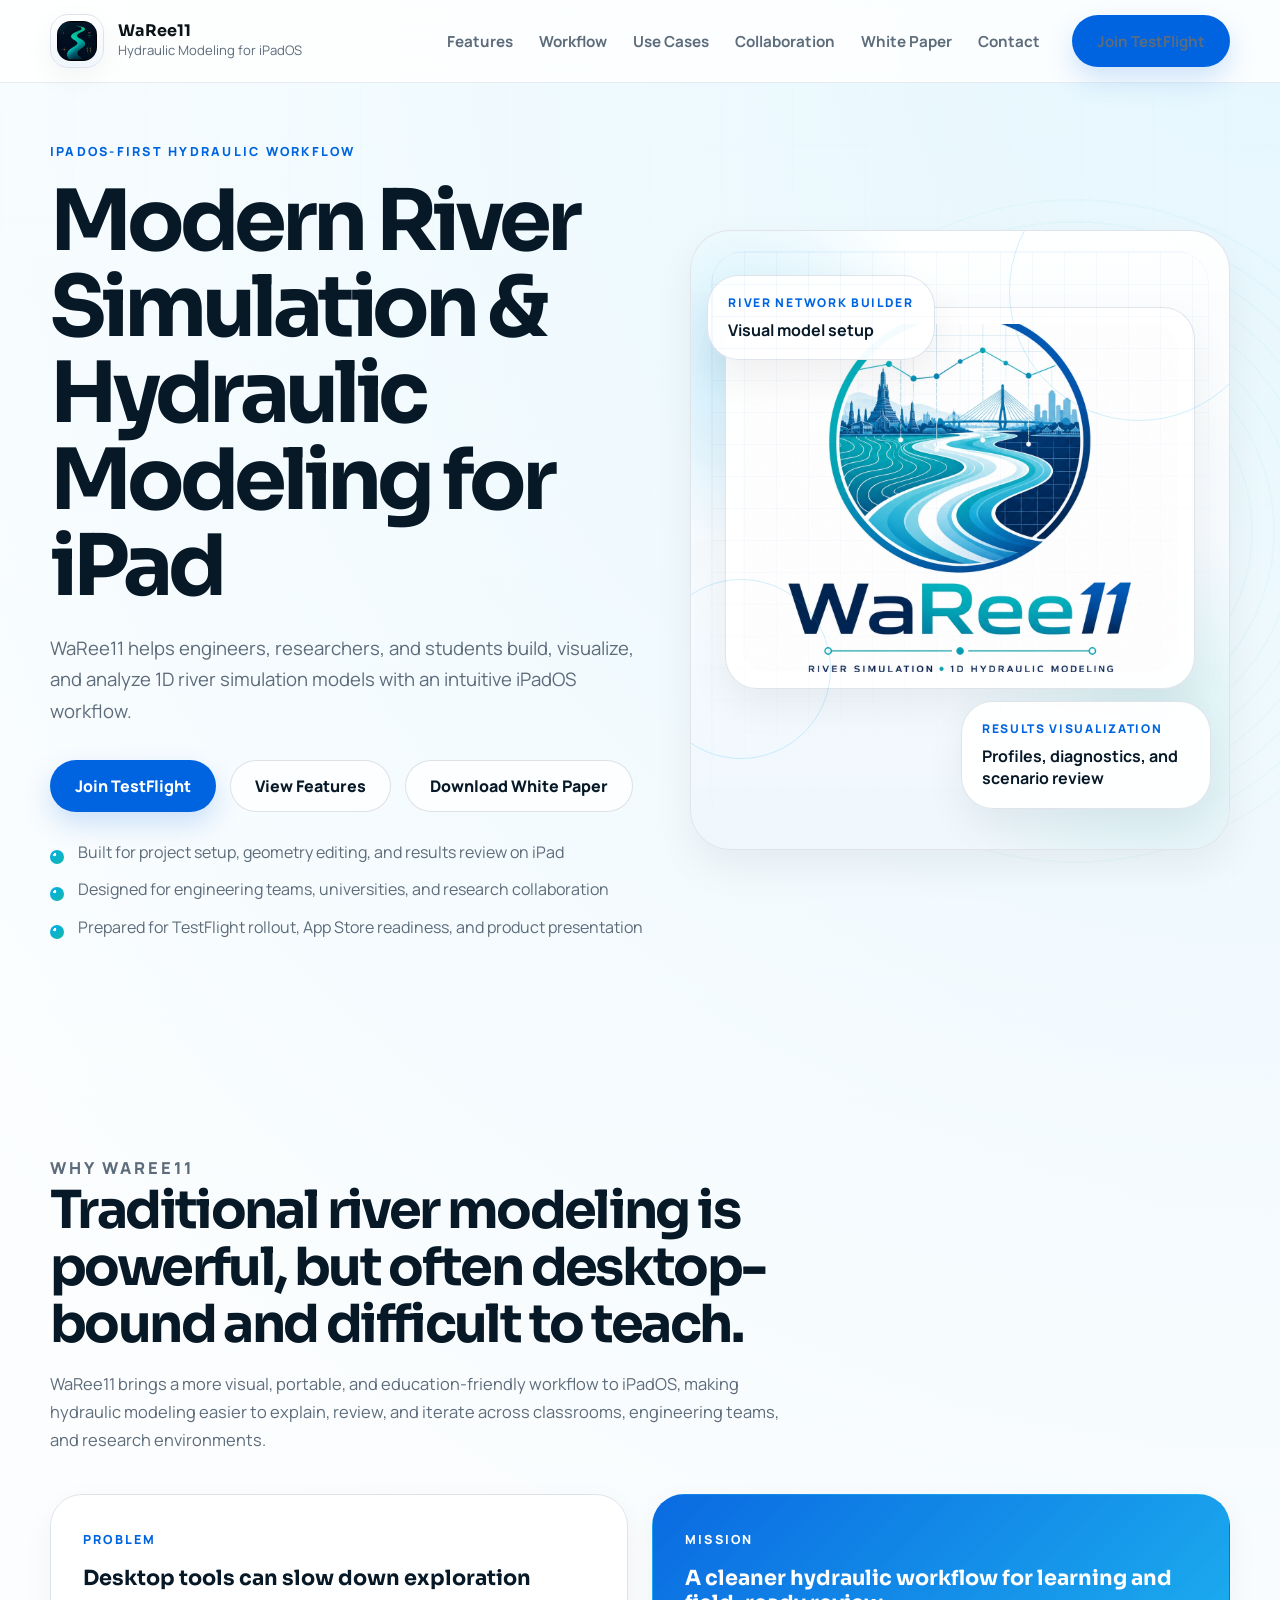
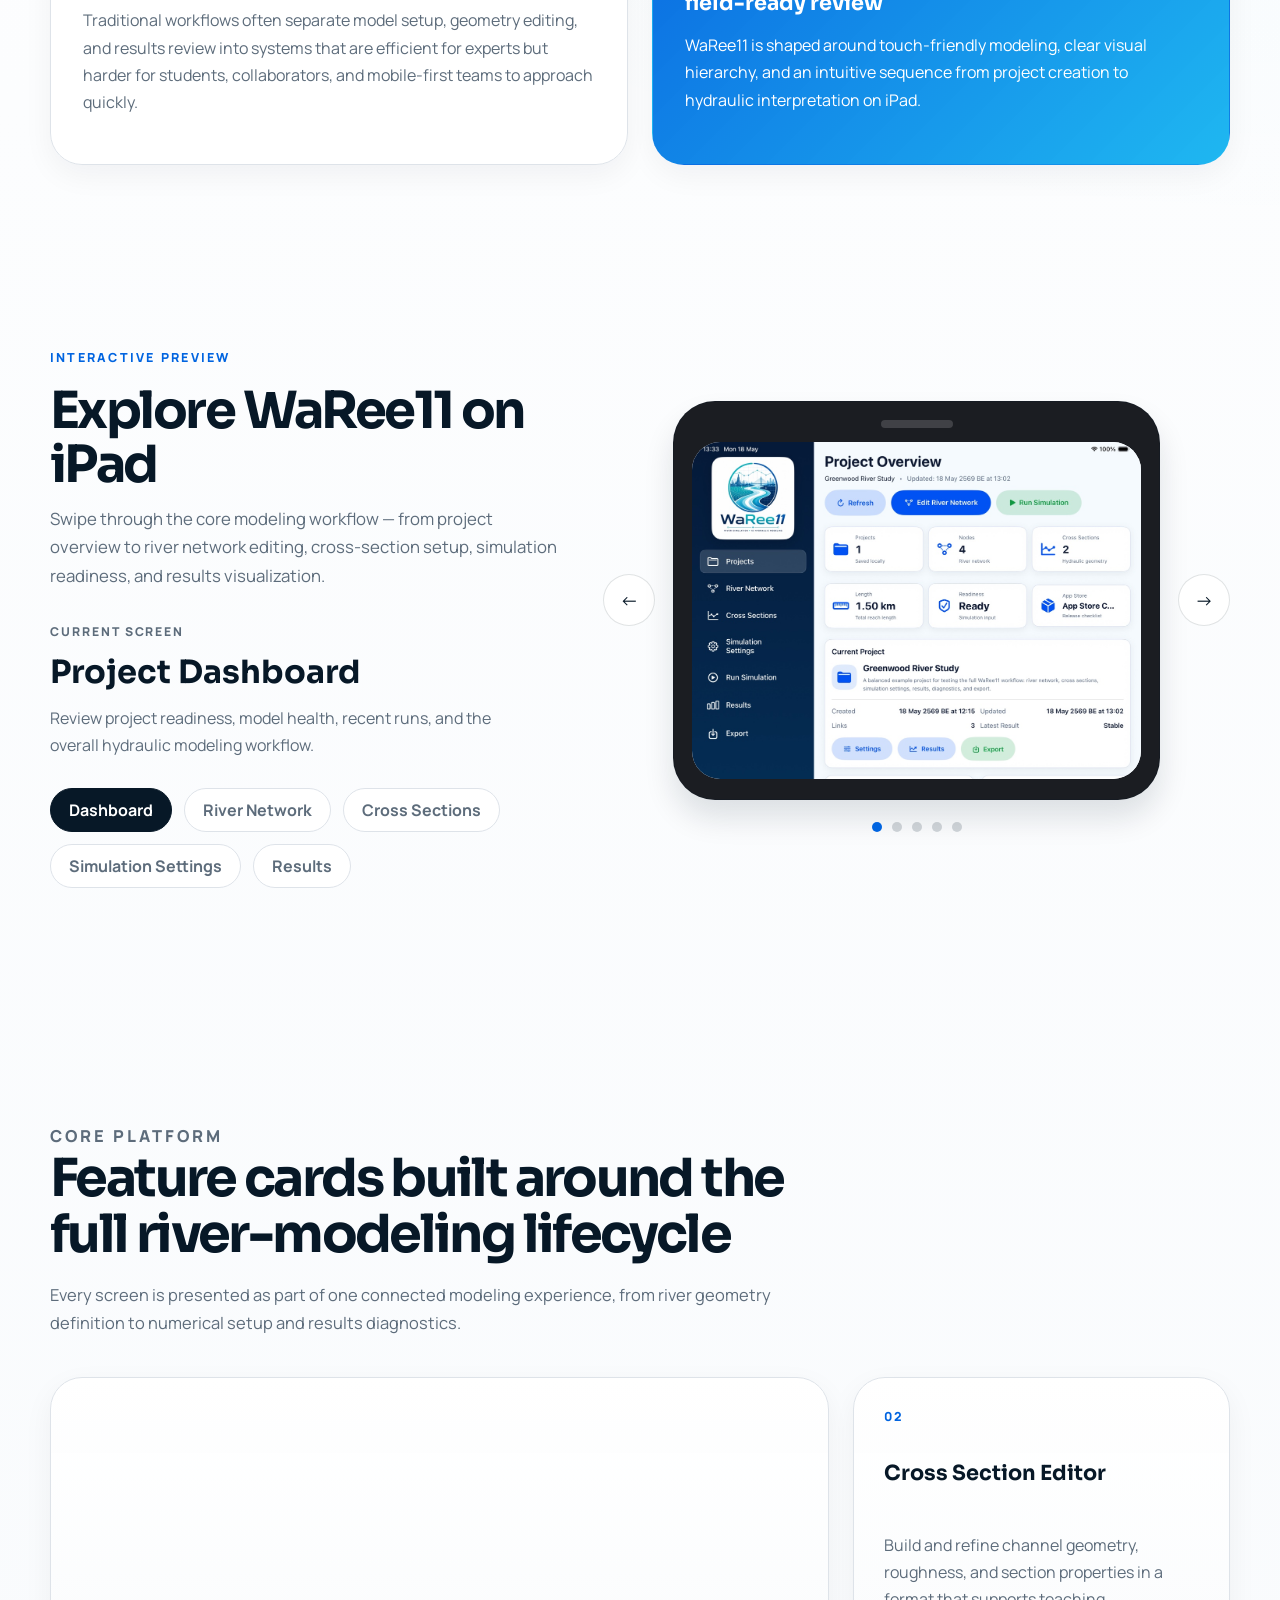
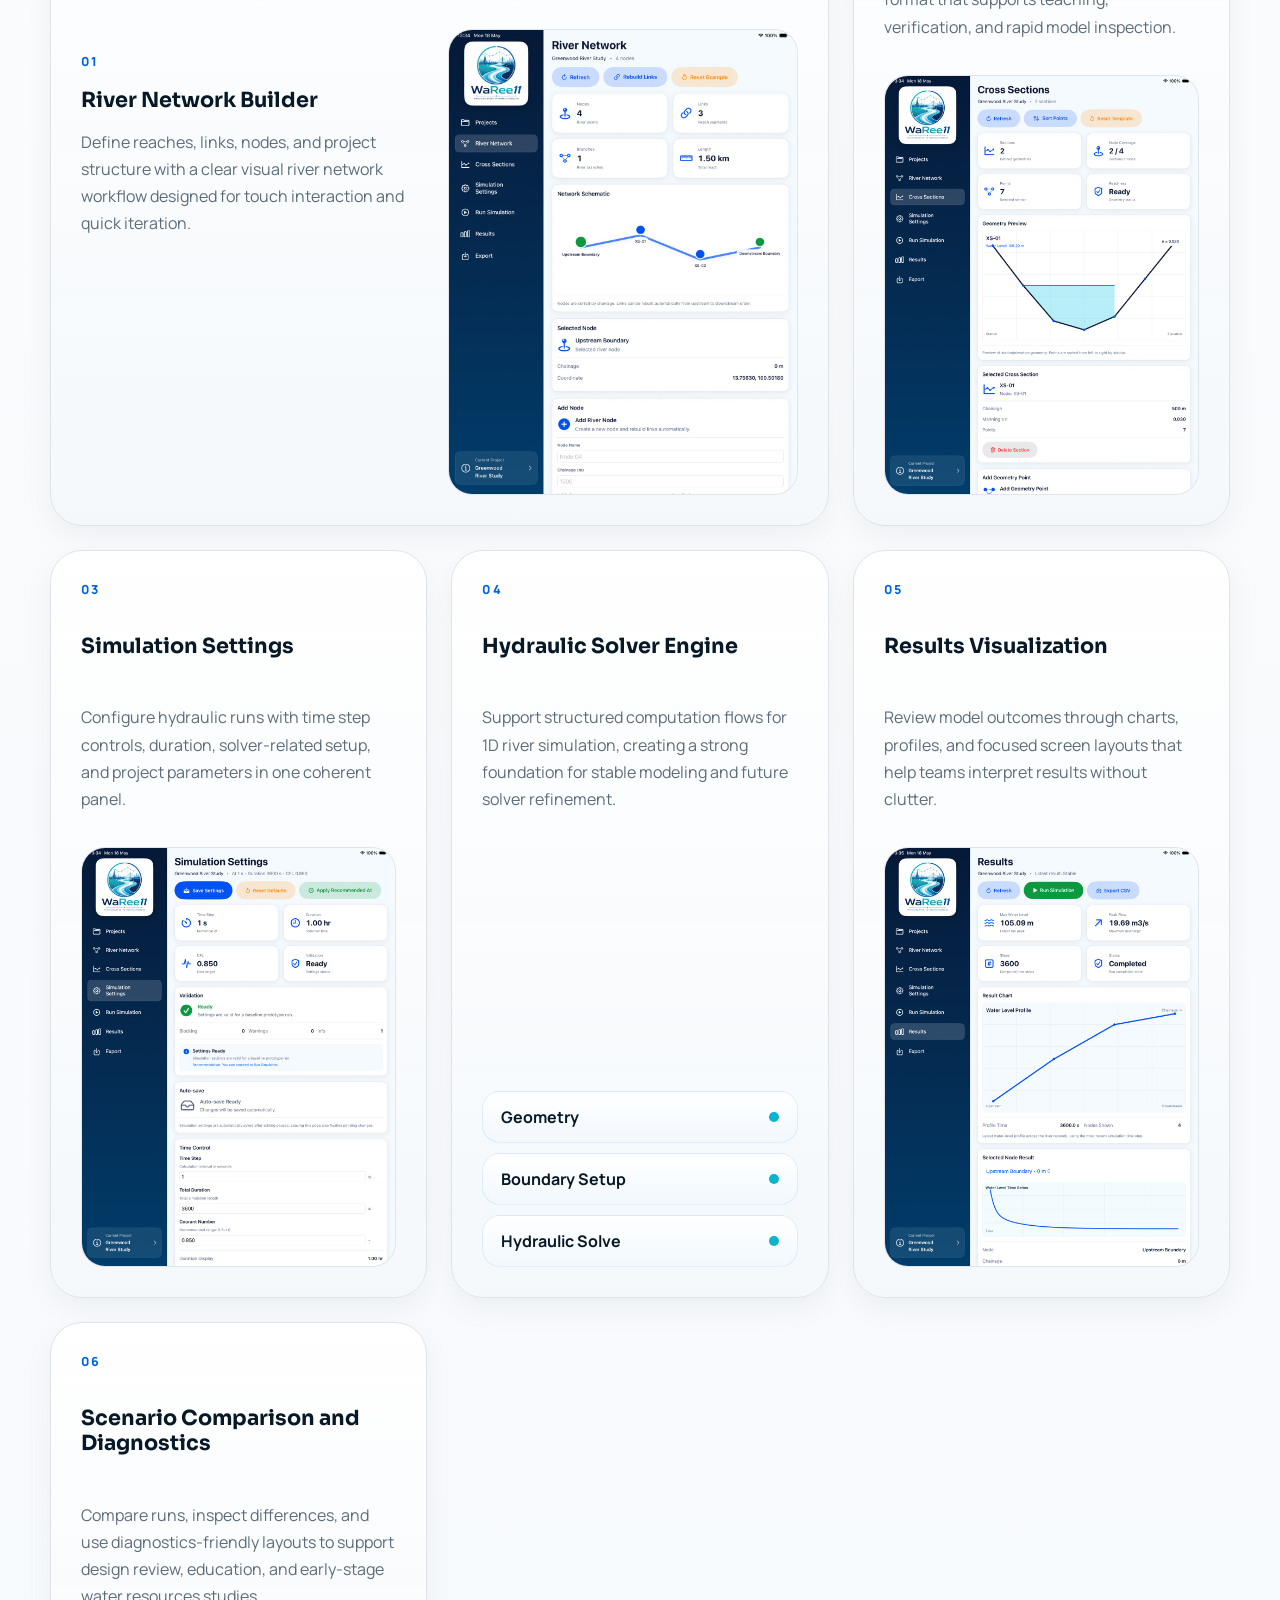
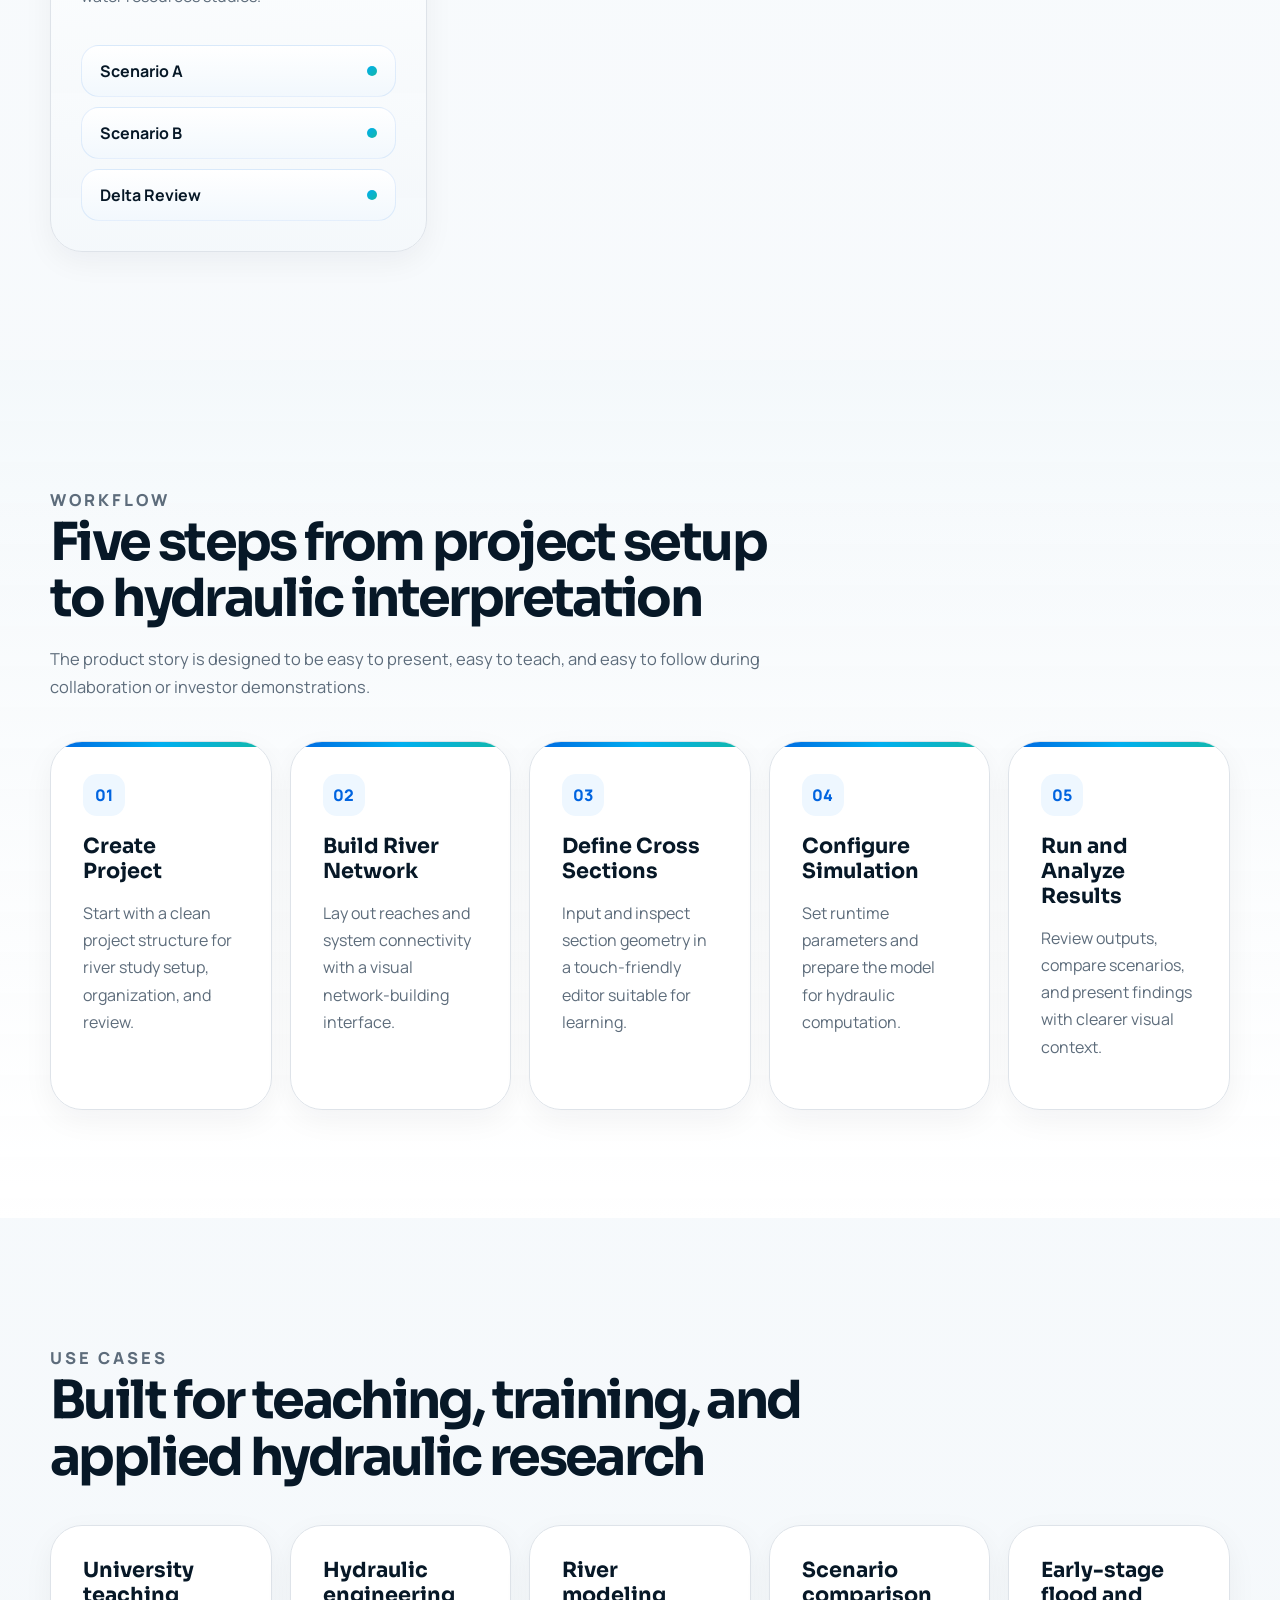
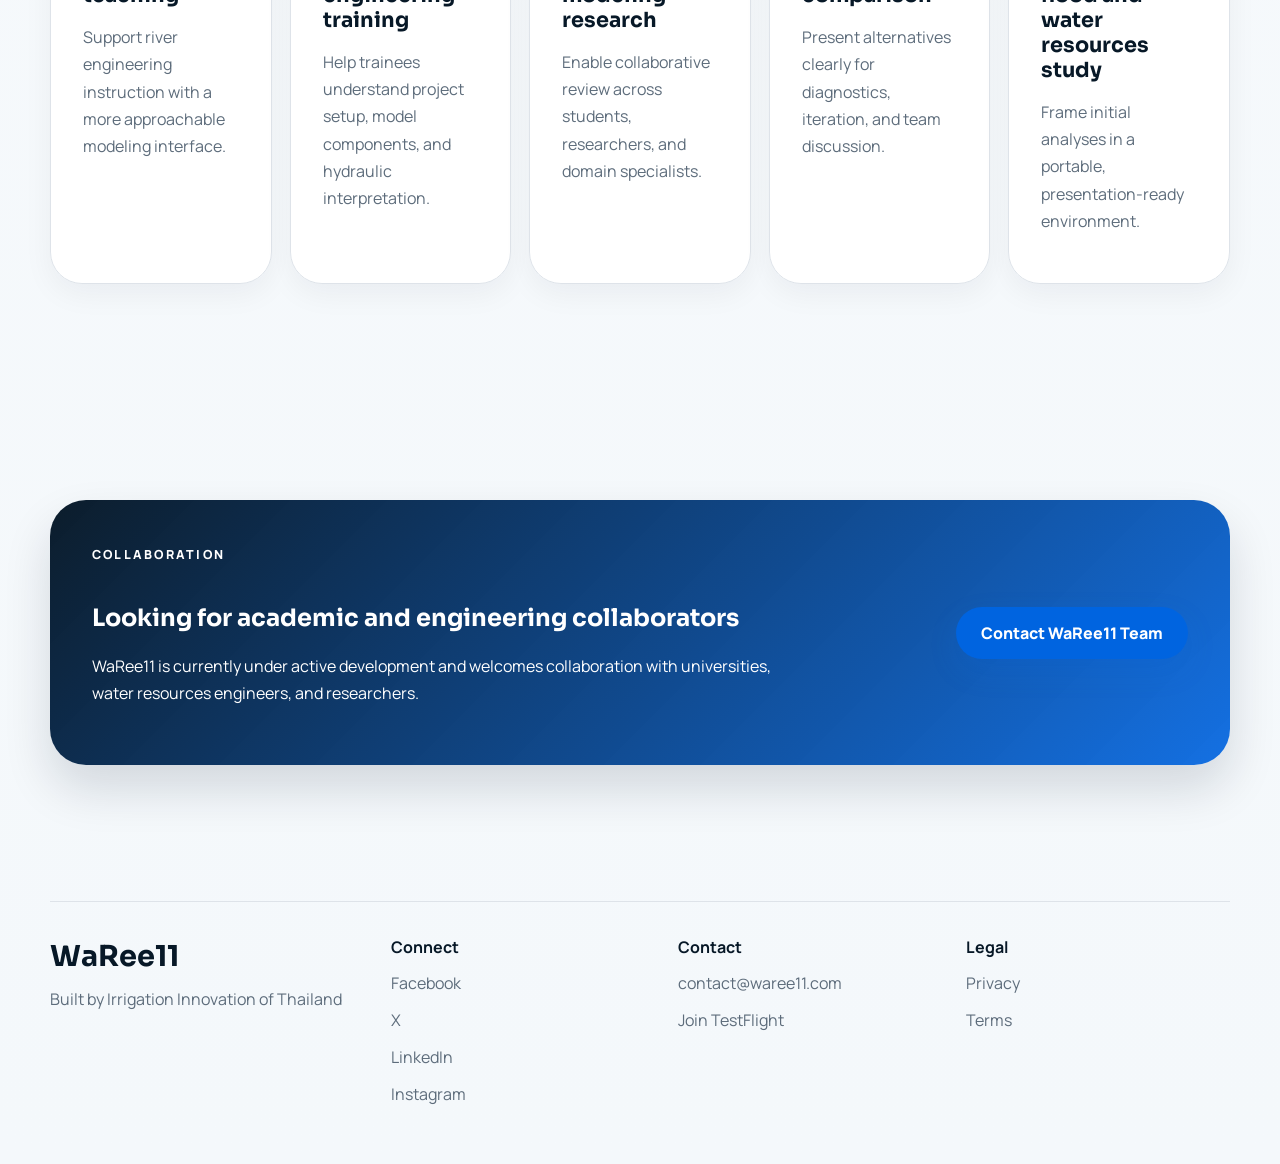
==== commit 2ba01591: "Add files via upload" ====
--- a/index.html
+++ b/index.html
@@ -47,6 +47,7 @@
           <a href="#workflow">Workflow</a>
           <a href="#use-cases">Use Cases</a>
           <a href="#collaboration">Collaboration</a>
+          <a href="assets/docs/WaRee11_Public_White_Paper_Brief_v0.1.pdf" target="_blank" rel="noopener noreferrer">White Paper</a>
           <a href="#contact">Contact</a>
           <a class="button button-primary nav-cta" href="#contact">Join TestFlight</a>
         </nav>
@@ -66,6 +67,14 @@
             <div class="hero-actions">
               <a class="button button-primary" href="#contact">Join TestFlight</a>
               <a class="button button-secondary" href="#features">View Features</a>
+              <a
+                class="button button-secondary"
+                href="assets/docs/WaRee11_Public_White_Paper_Brief_v0.1.pdf"
+                target="_blank"
+                rel="noopener noreferrer"
+              >
+                Download White Paper
+              </a>
             </div>
             <ul class="hero-points" aria-label="WaRee11 highlights">
               <li>Built for project setup, geometry editing, and results review on iPad</li>
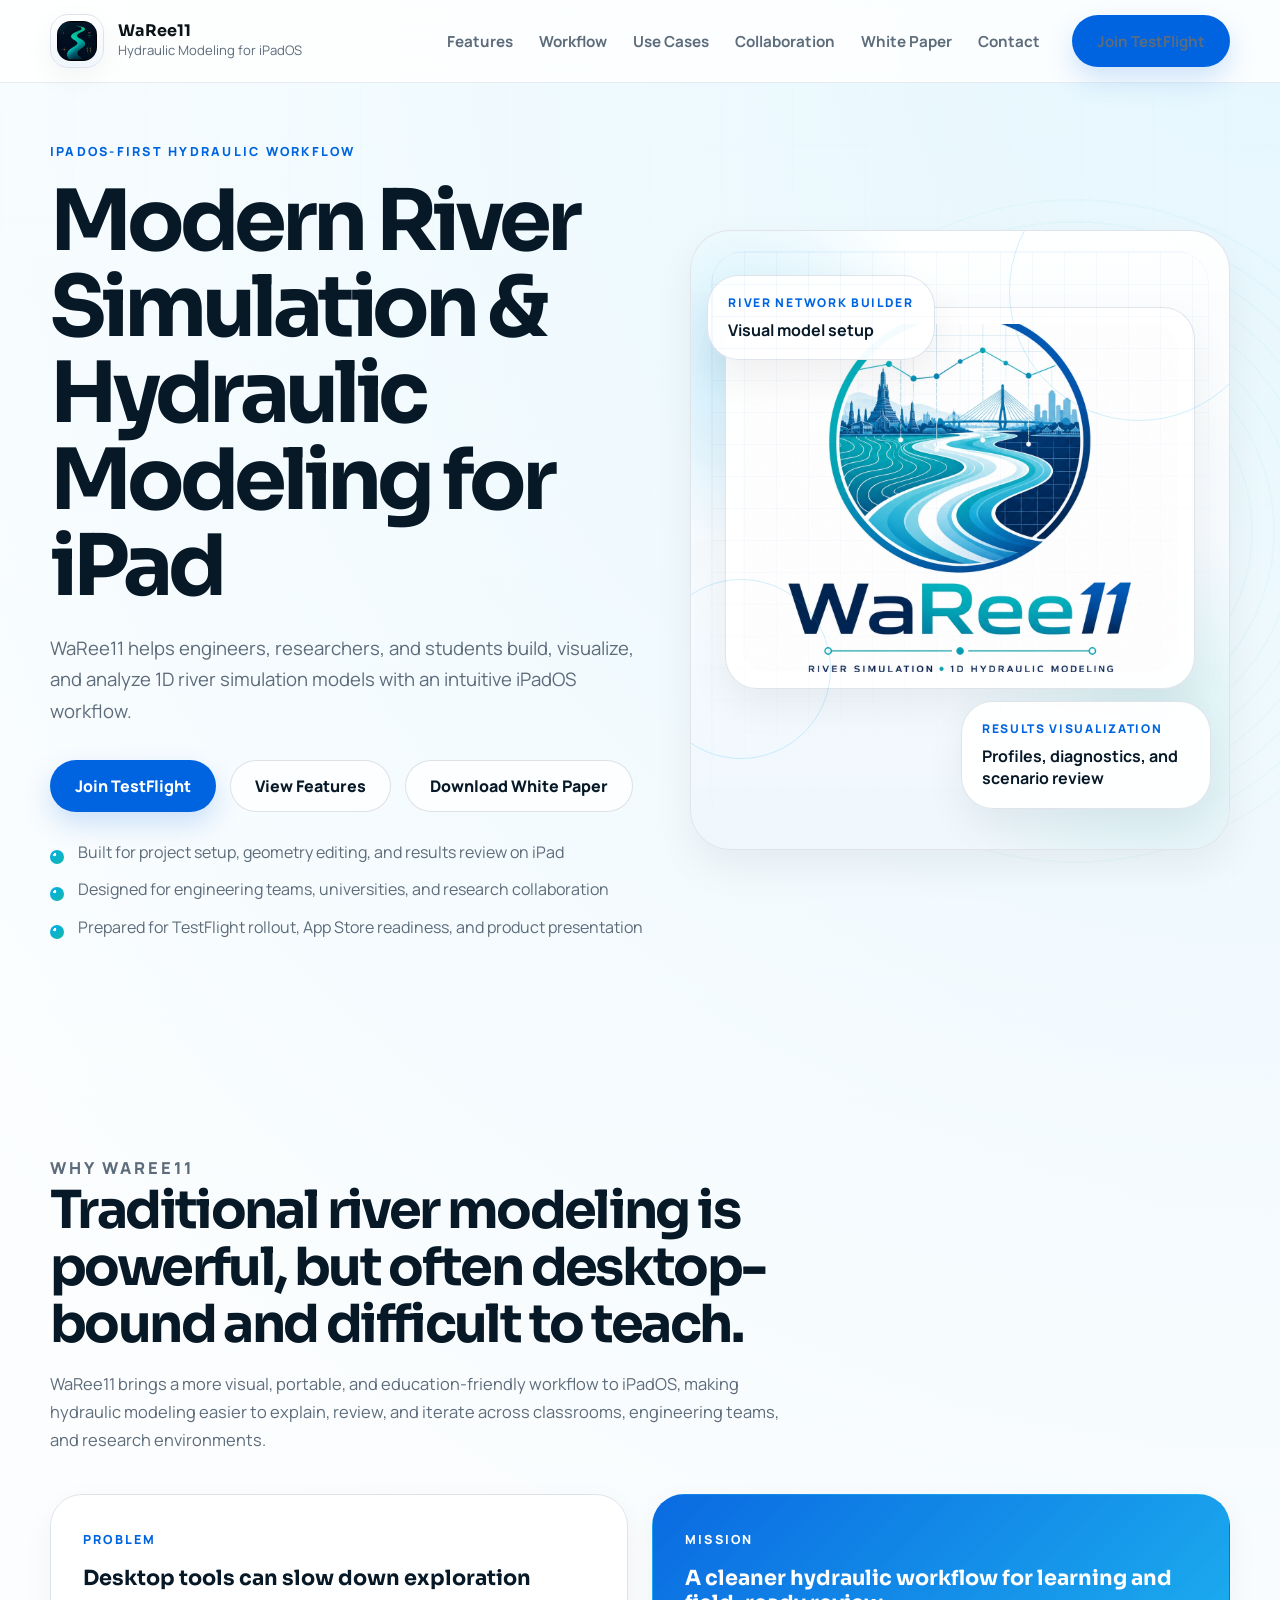
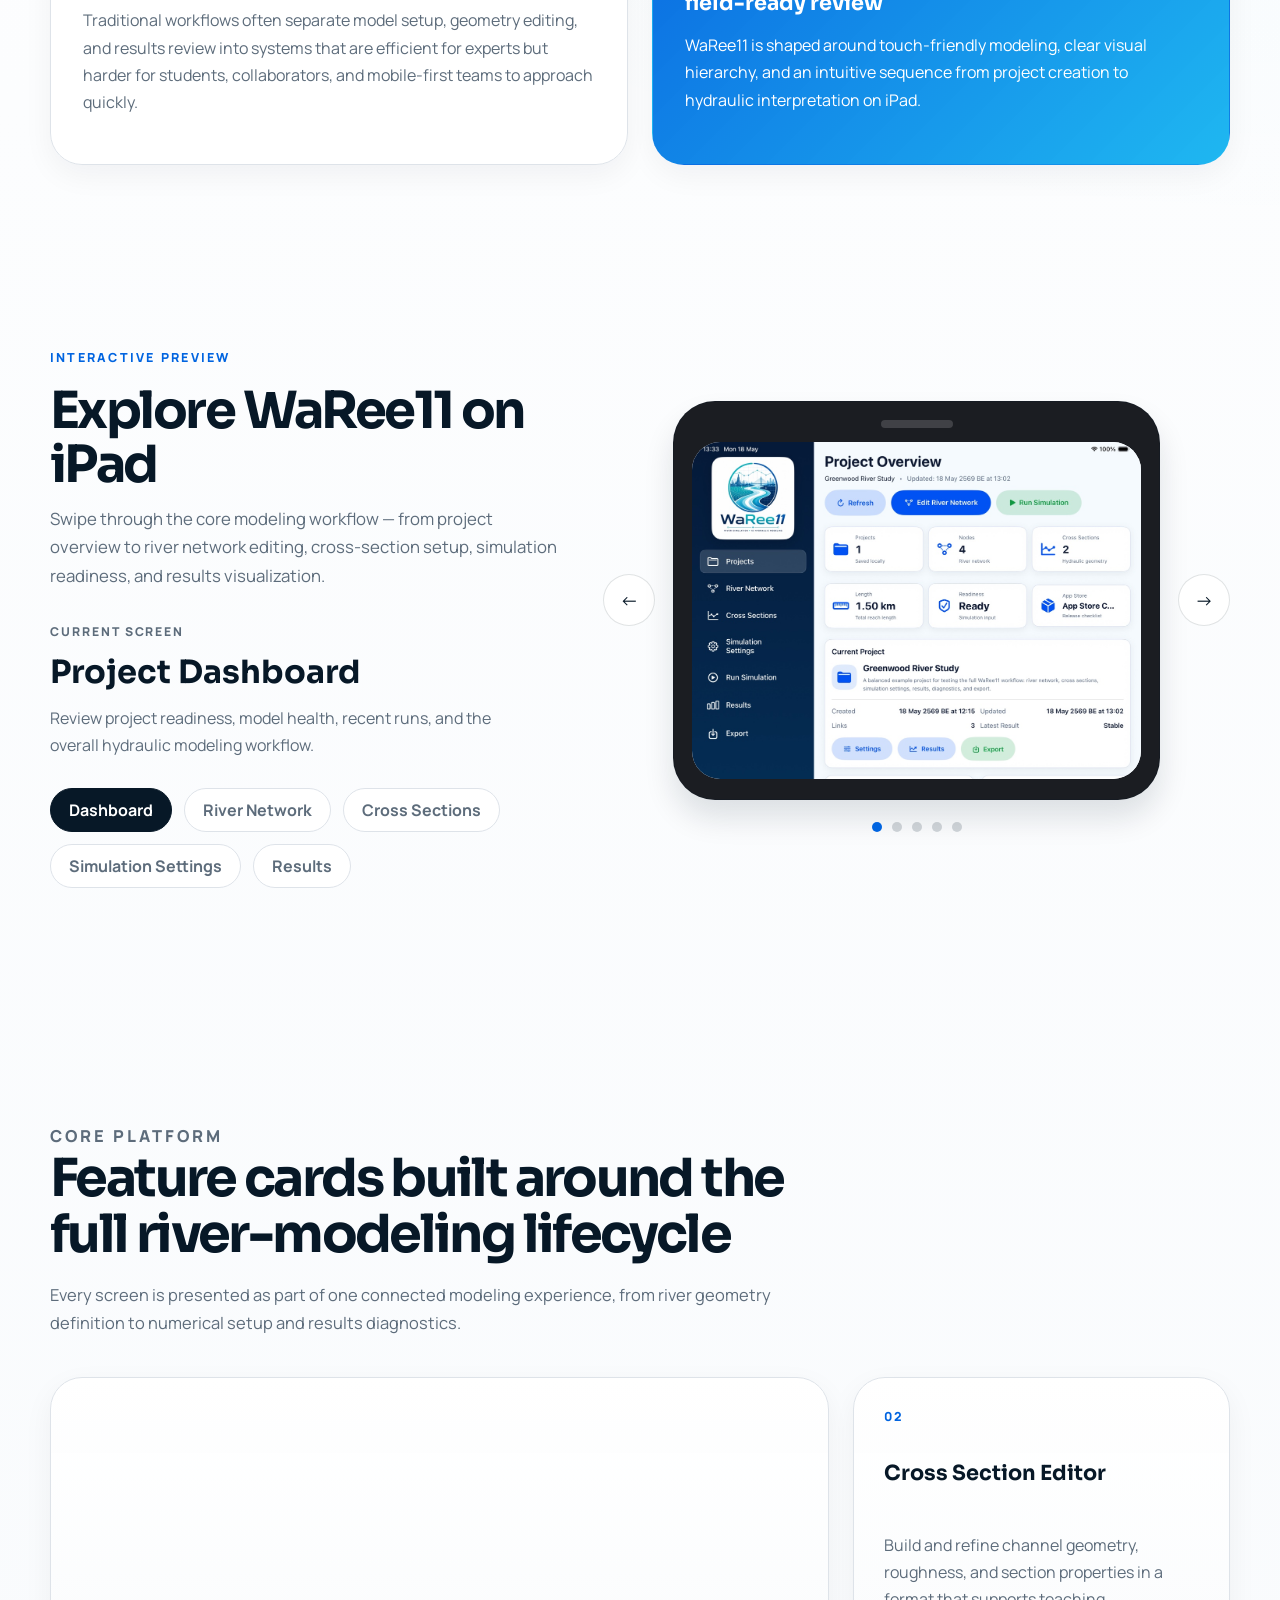
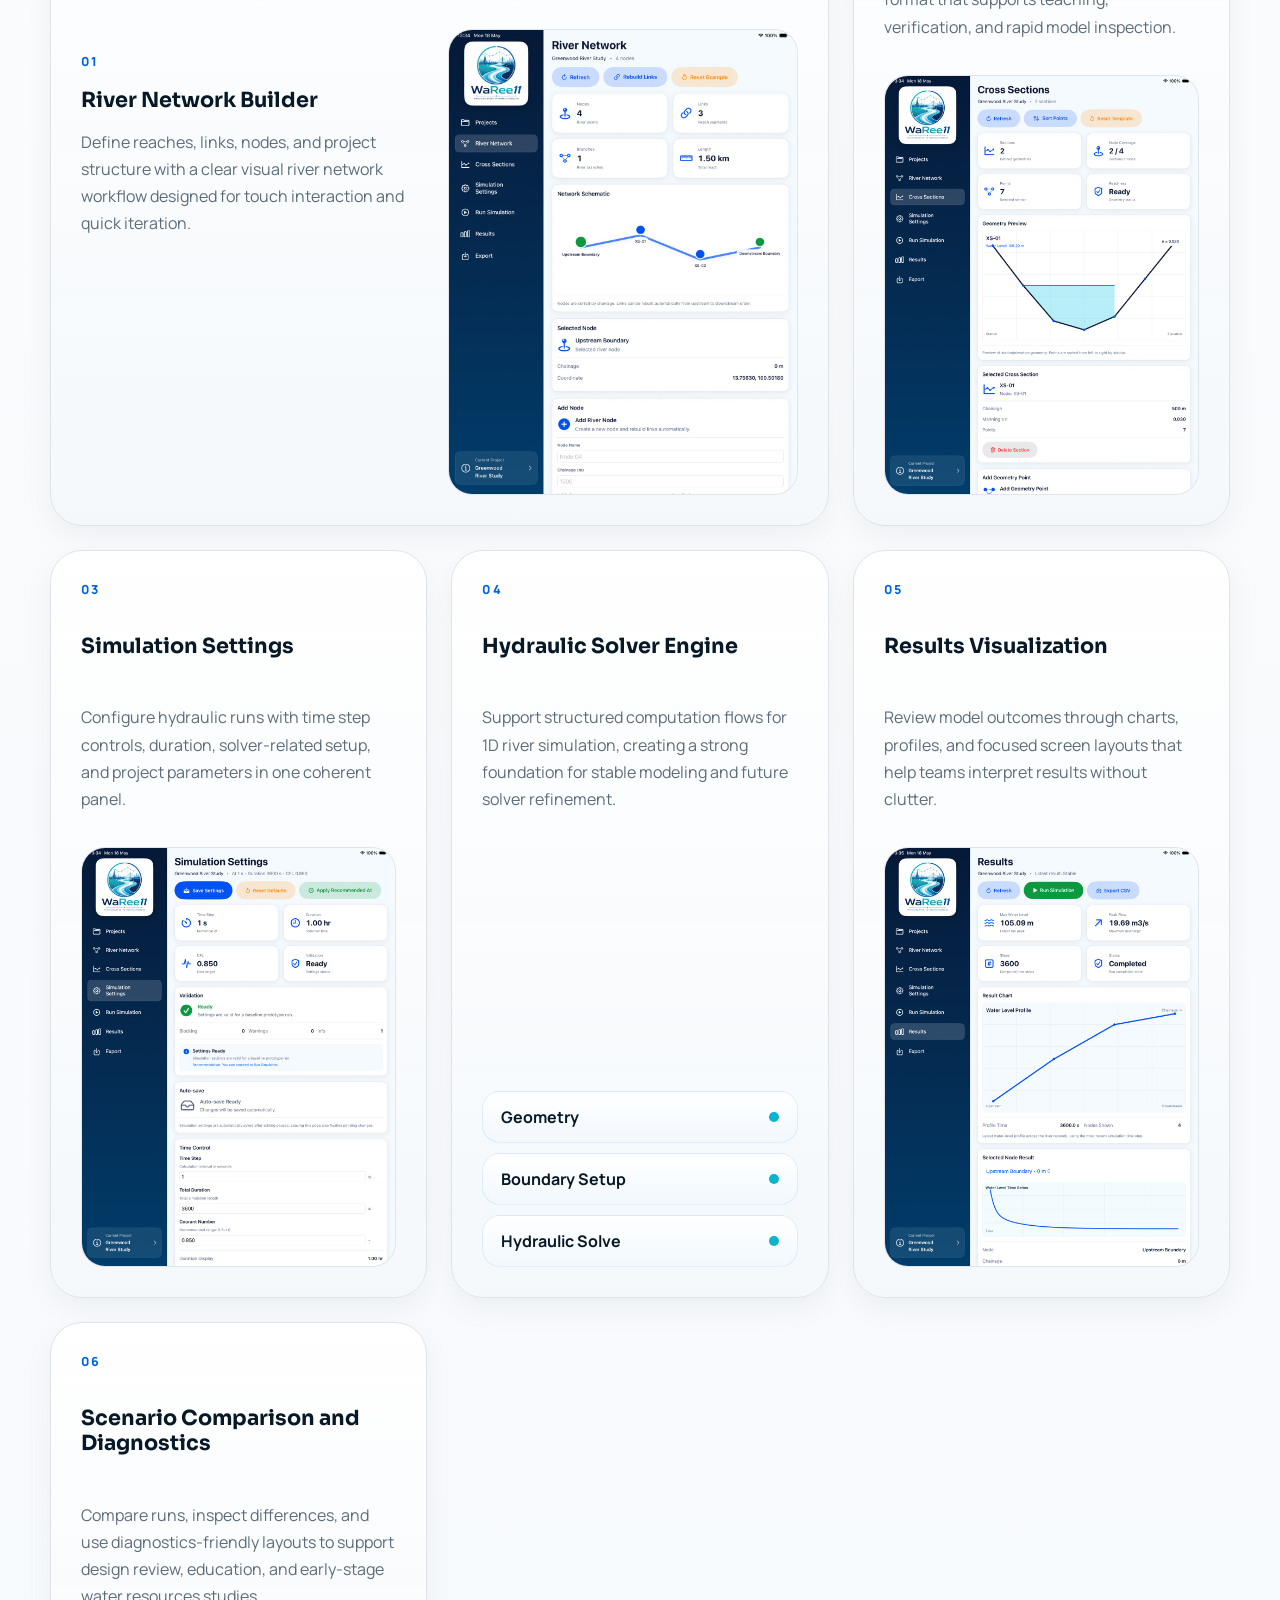
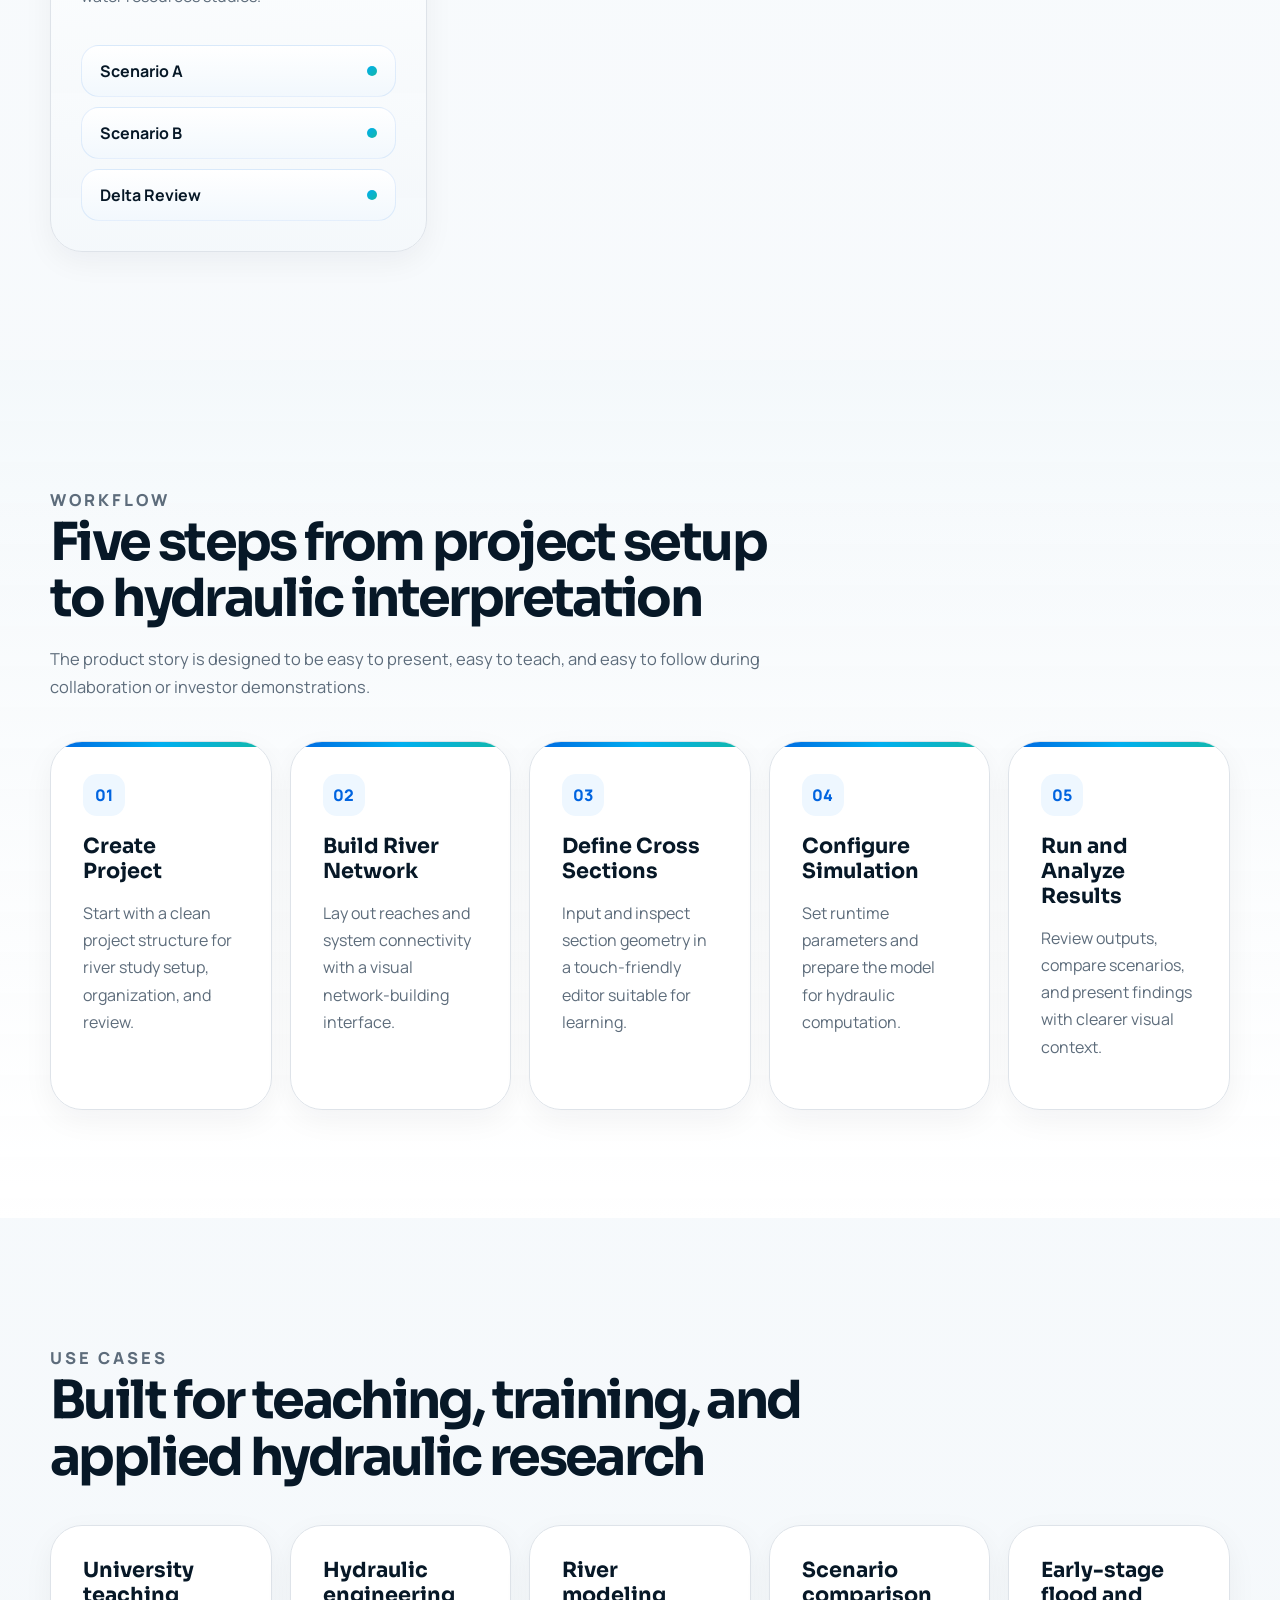
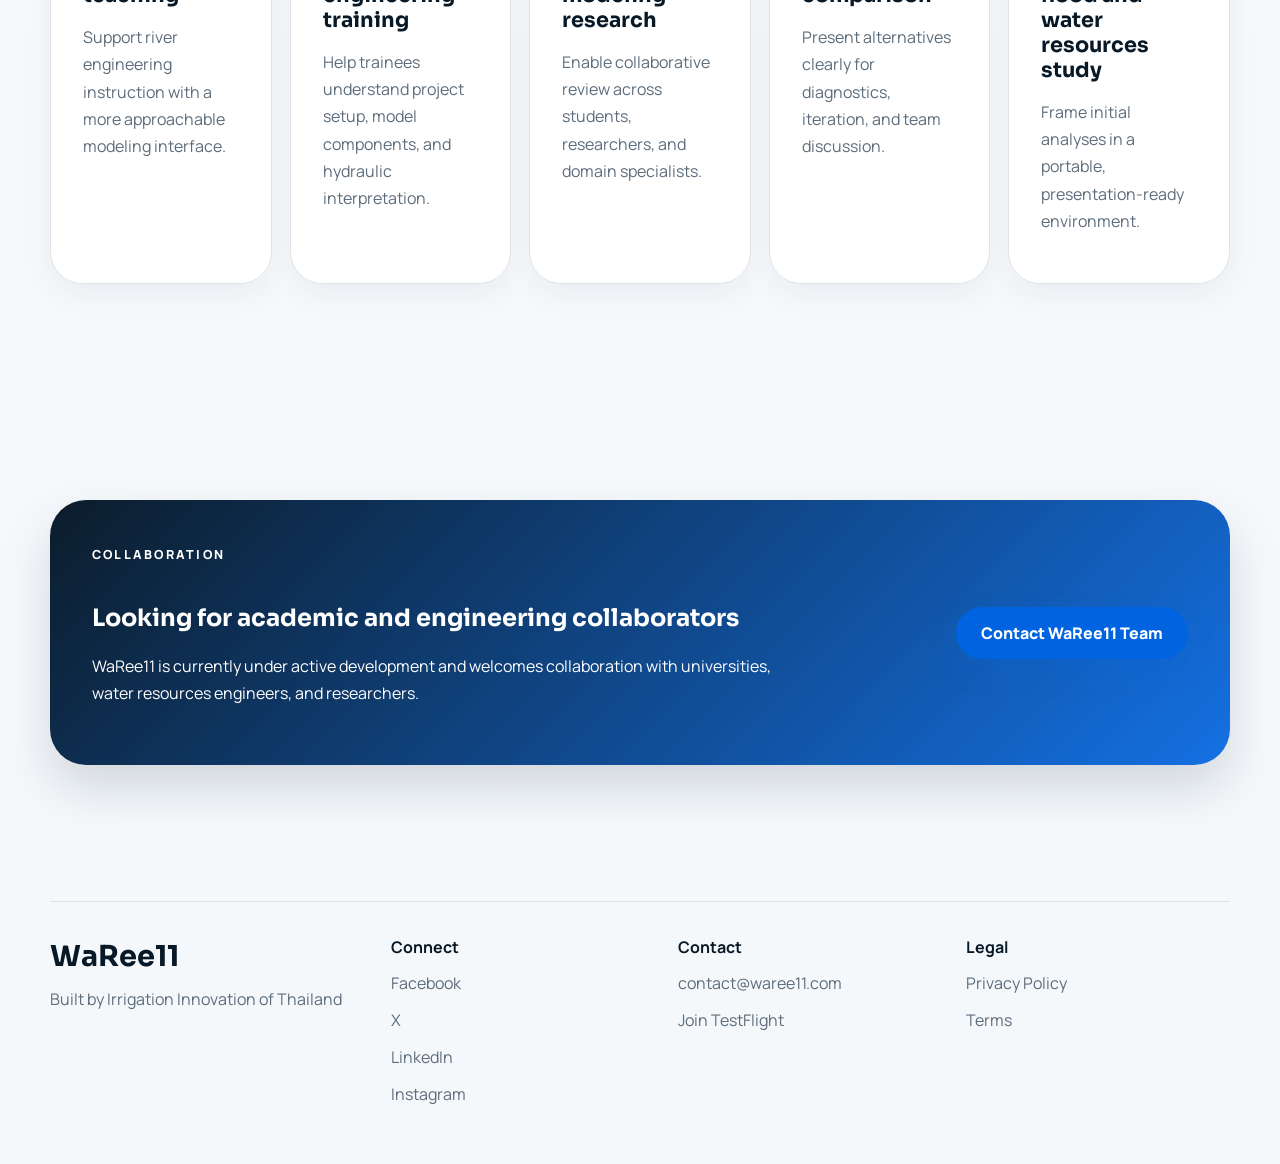
==== commit 5bc13498: "Update index.html" ====
--- a/index.html
+++ b/index.html
@@ -446,7 +446,7 @@
         <div>
           <h3>Legal</h3>
           <ul>
-            <li><a href="#">Privacy</a></li>
+            <li><a href="privacy.html">Privacy Policy</a></li>
             <li><a href="#">Terms</a></li>
           </ul>
         </div>
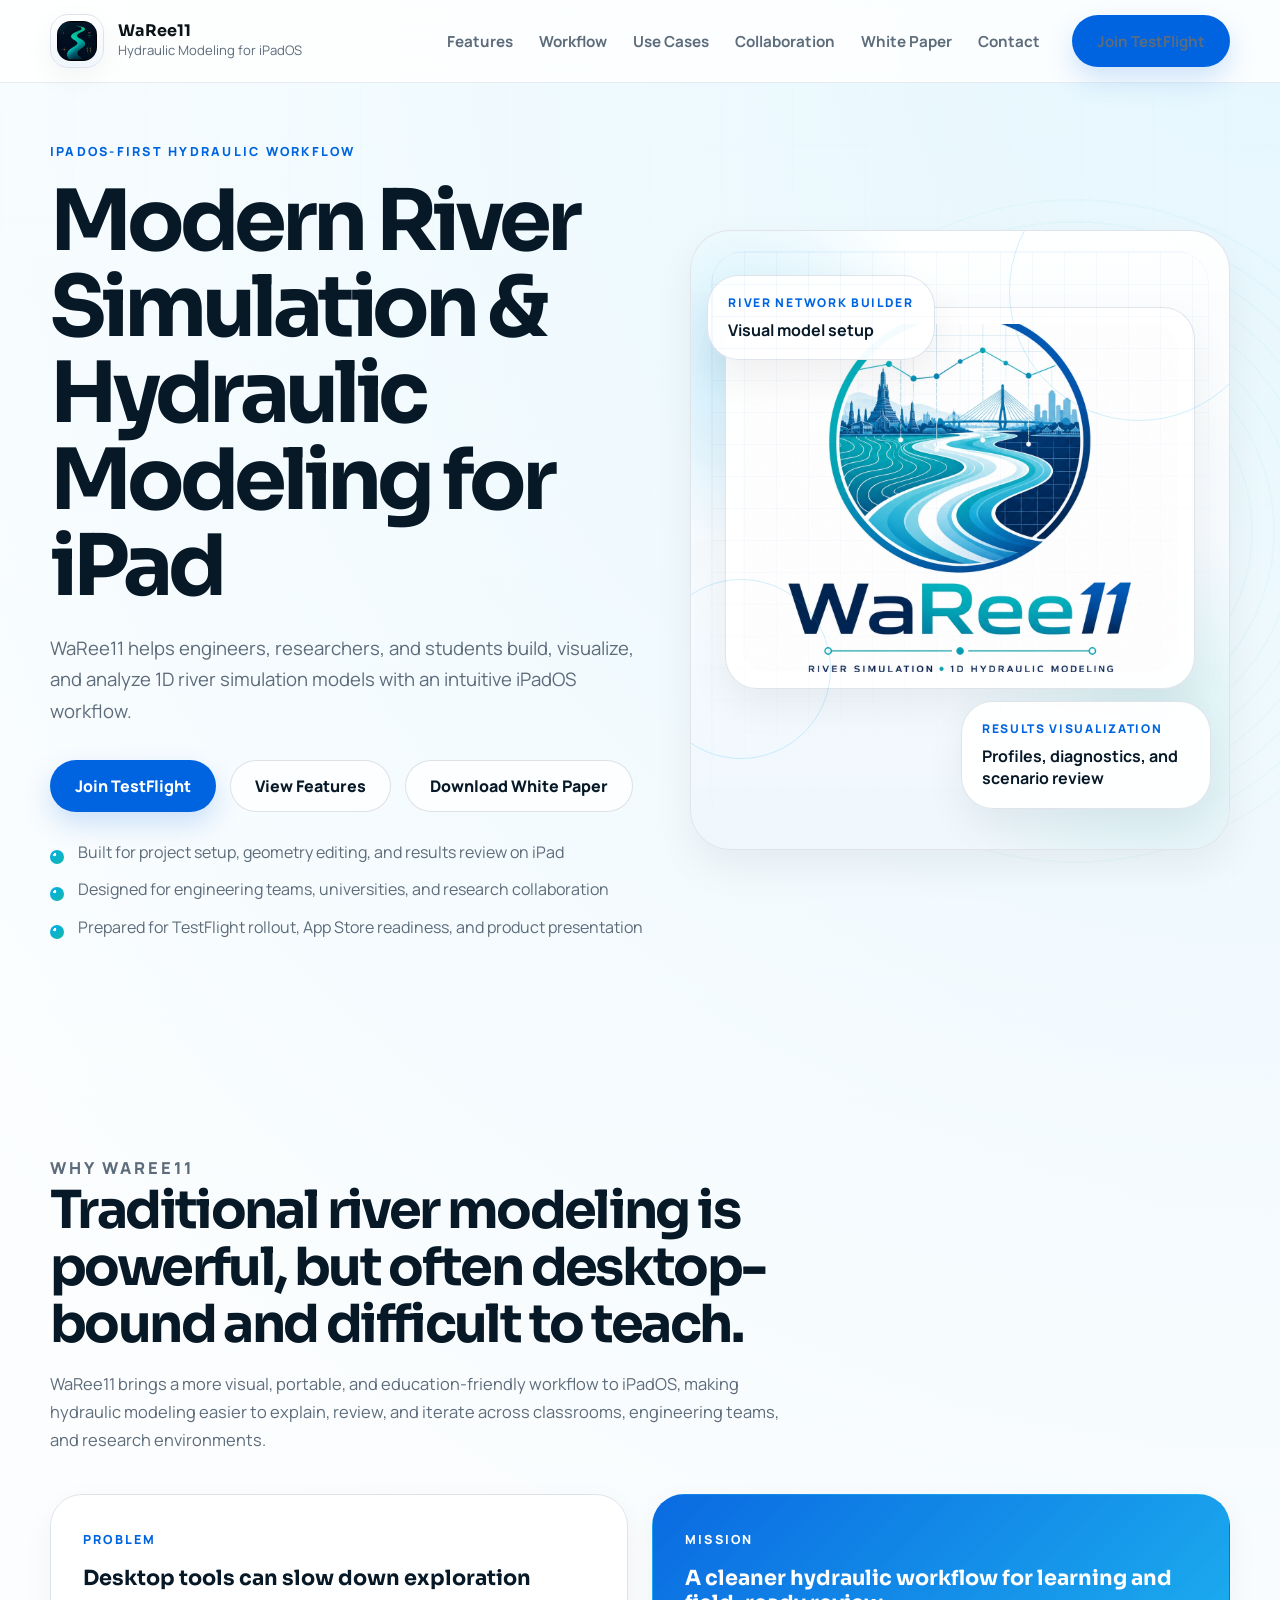
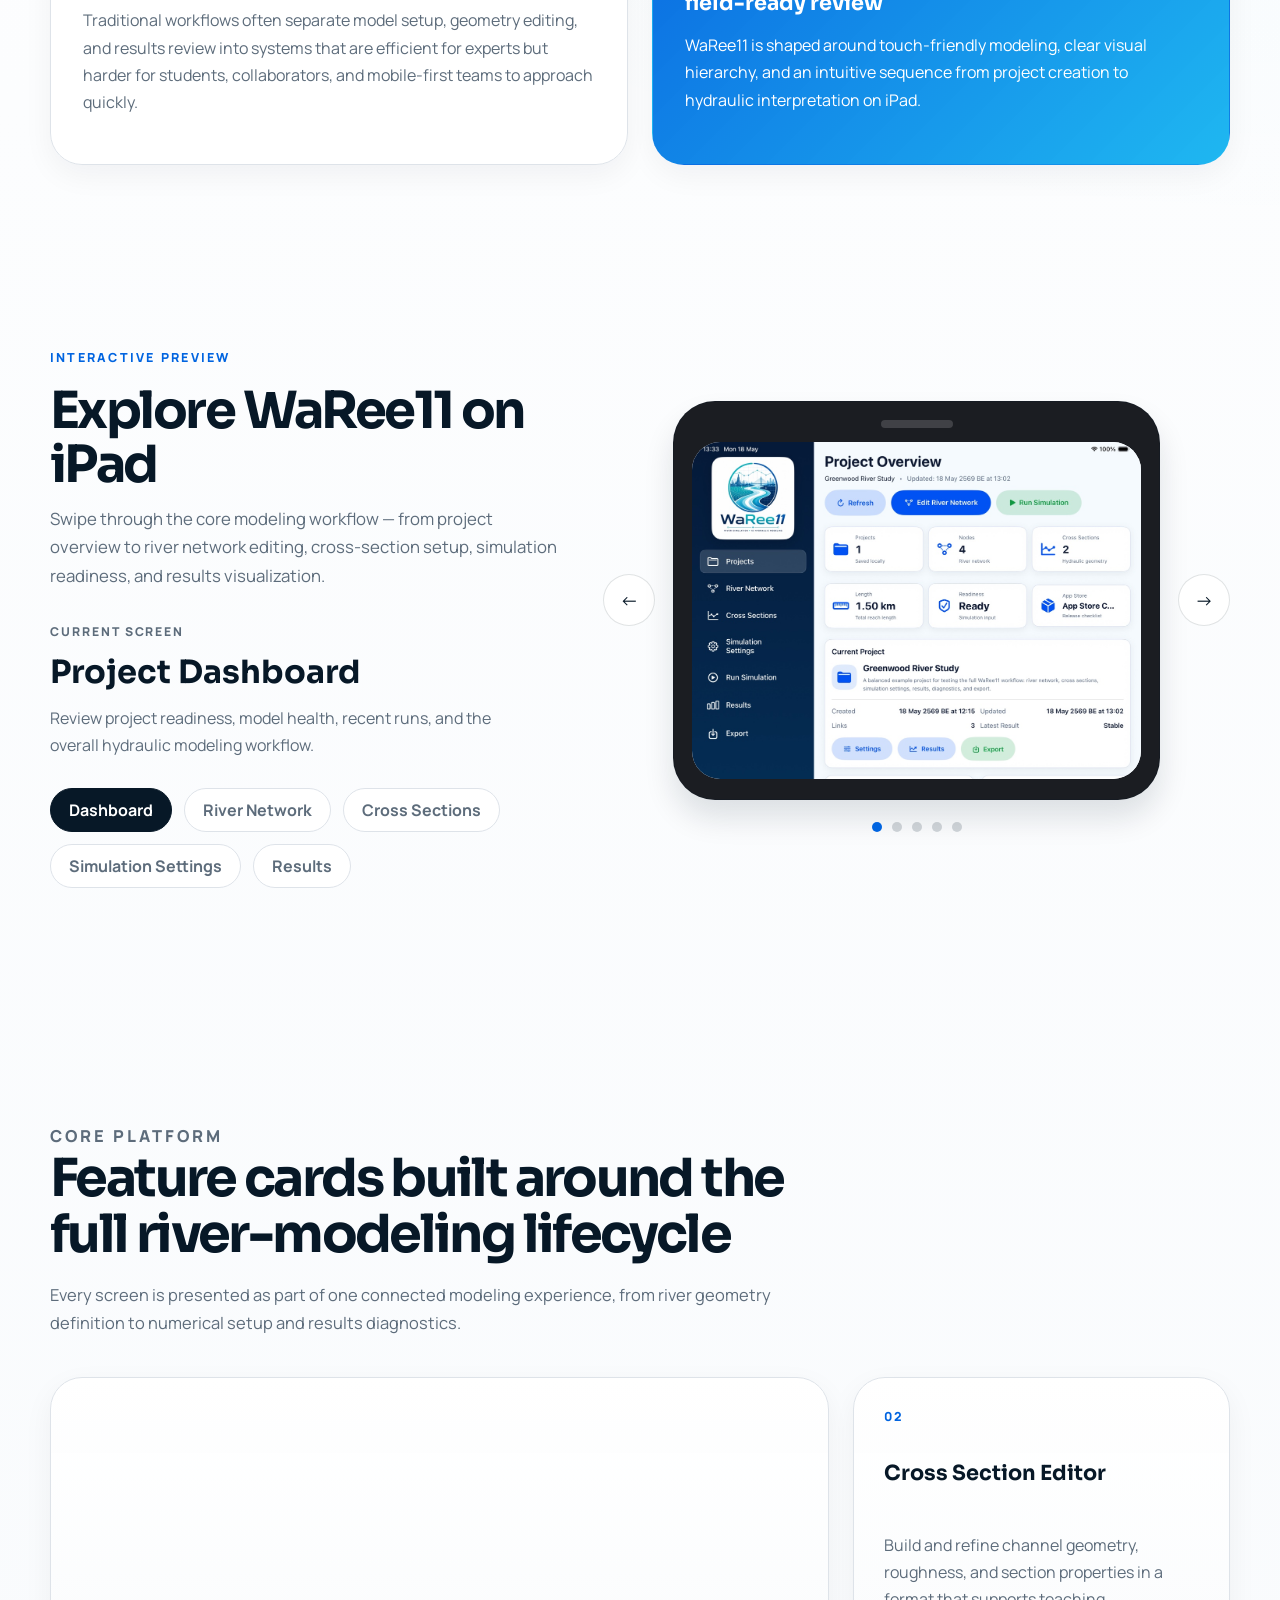
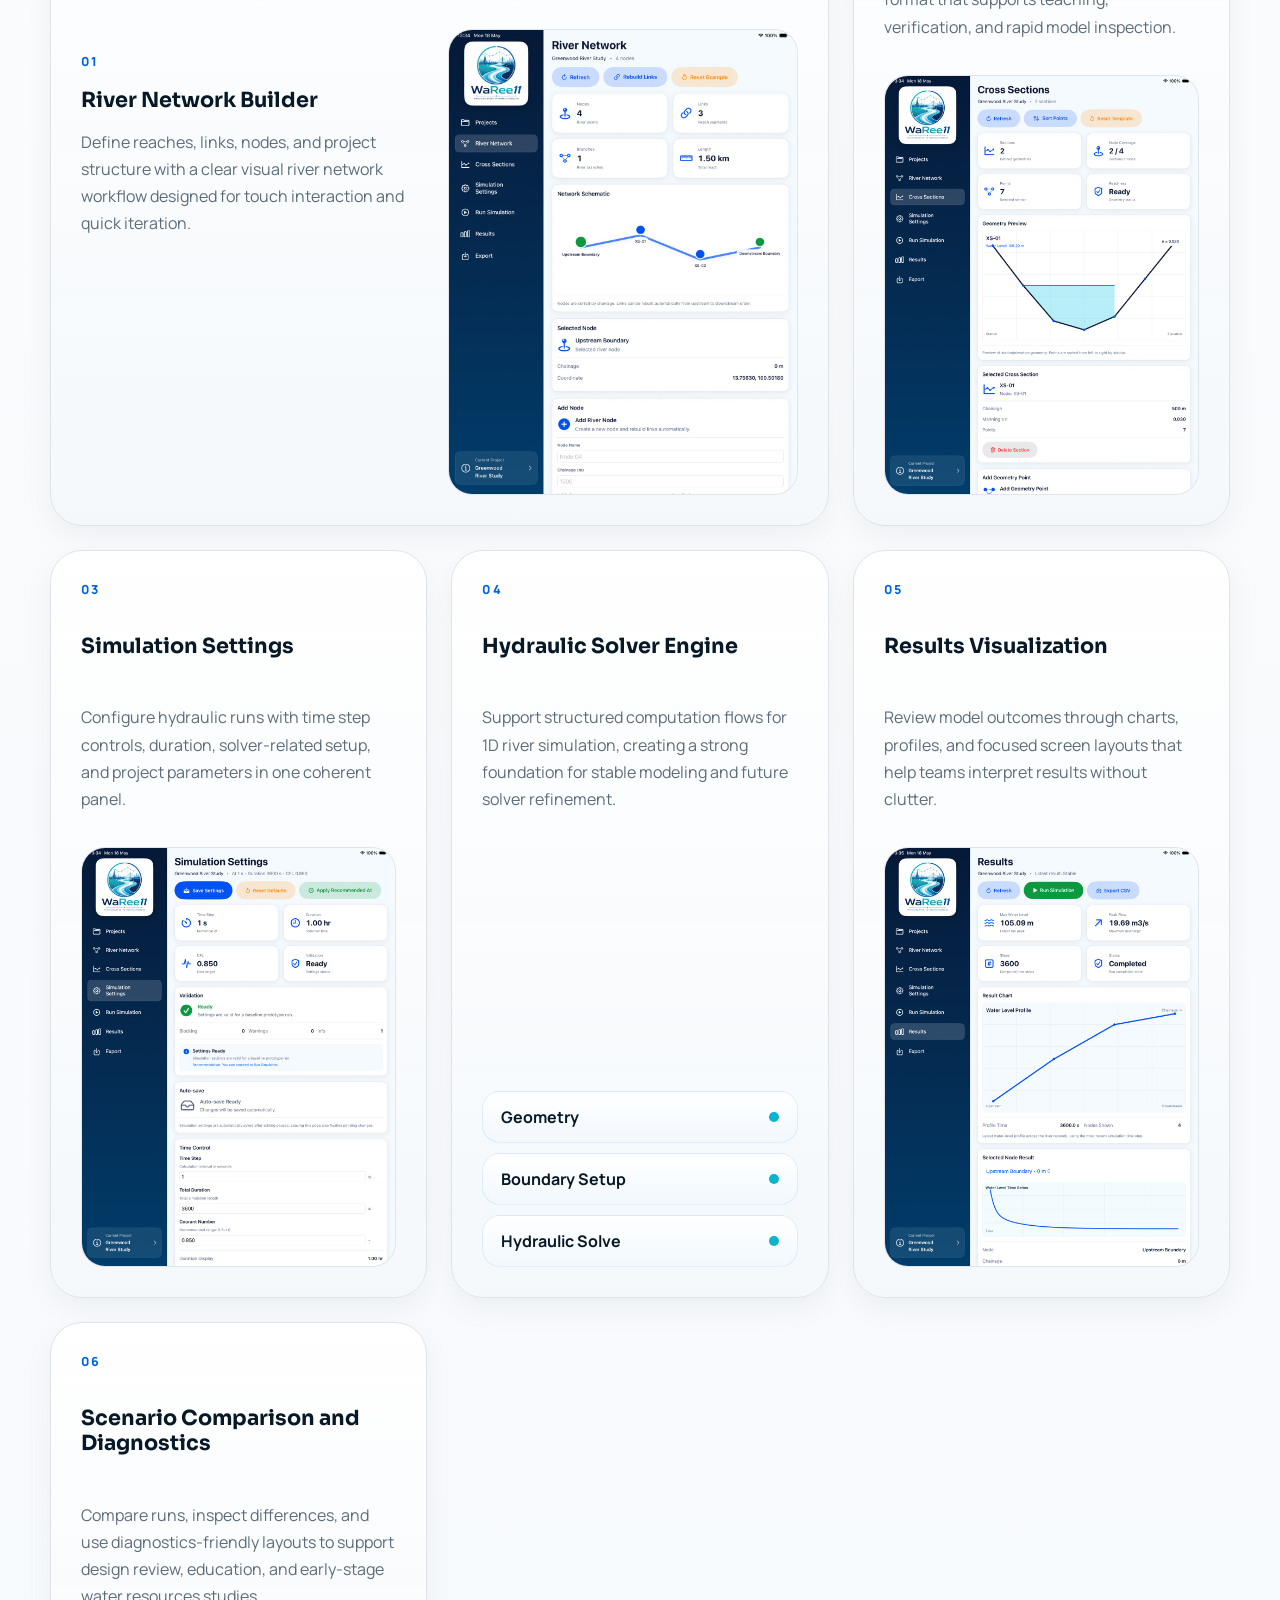
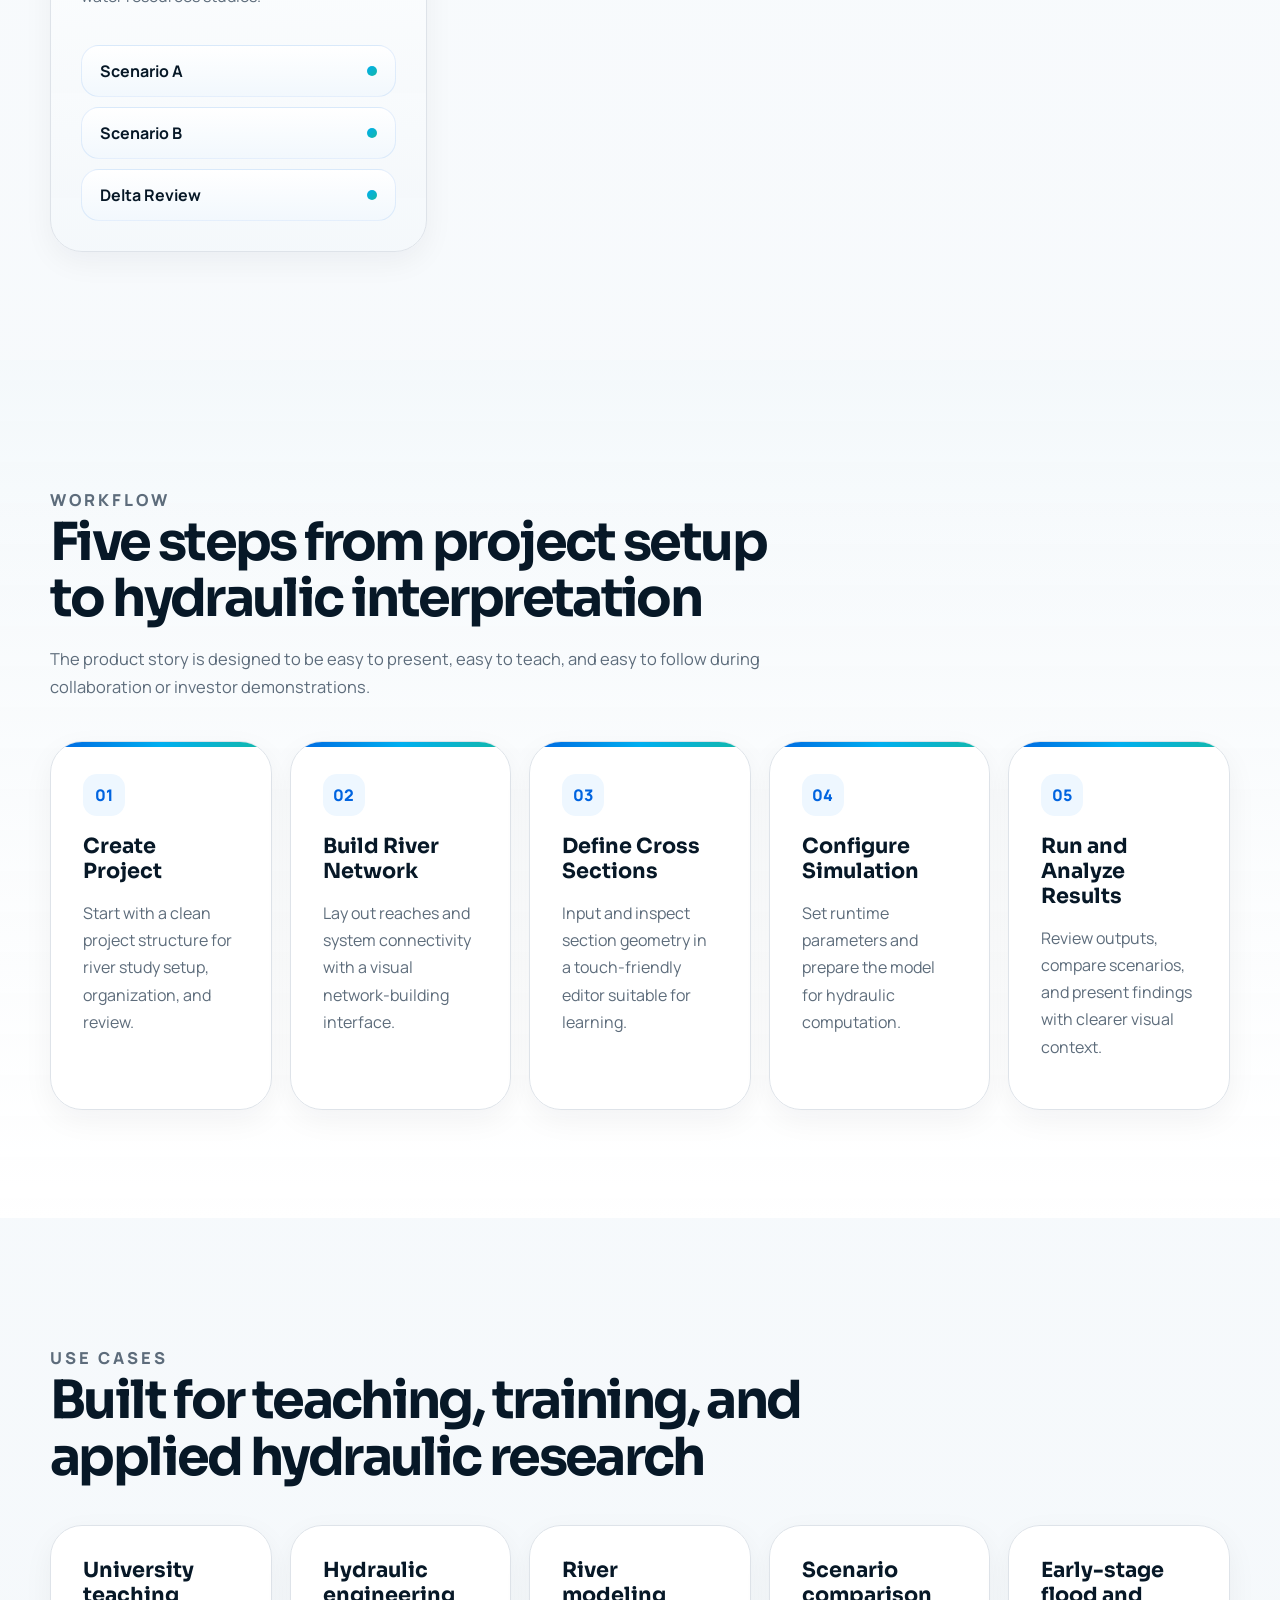
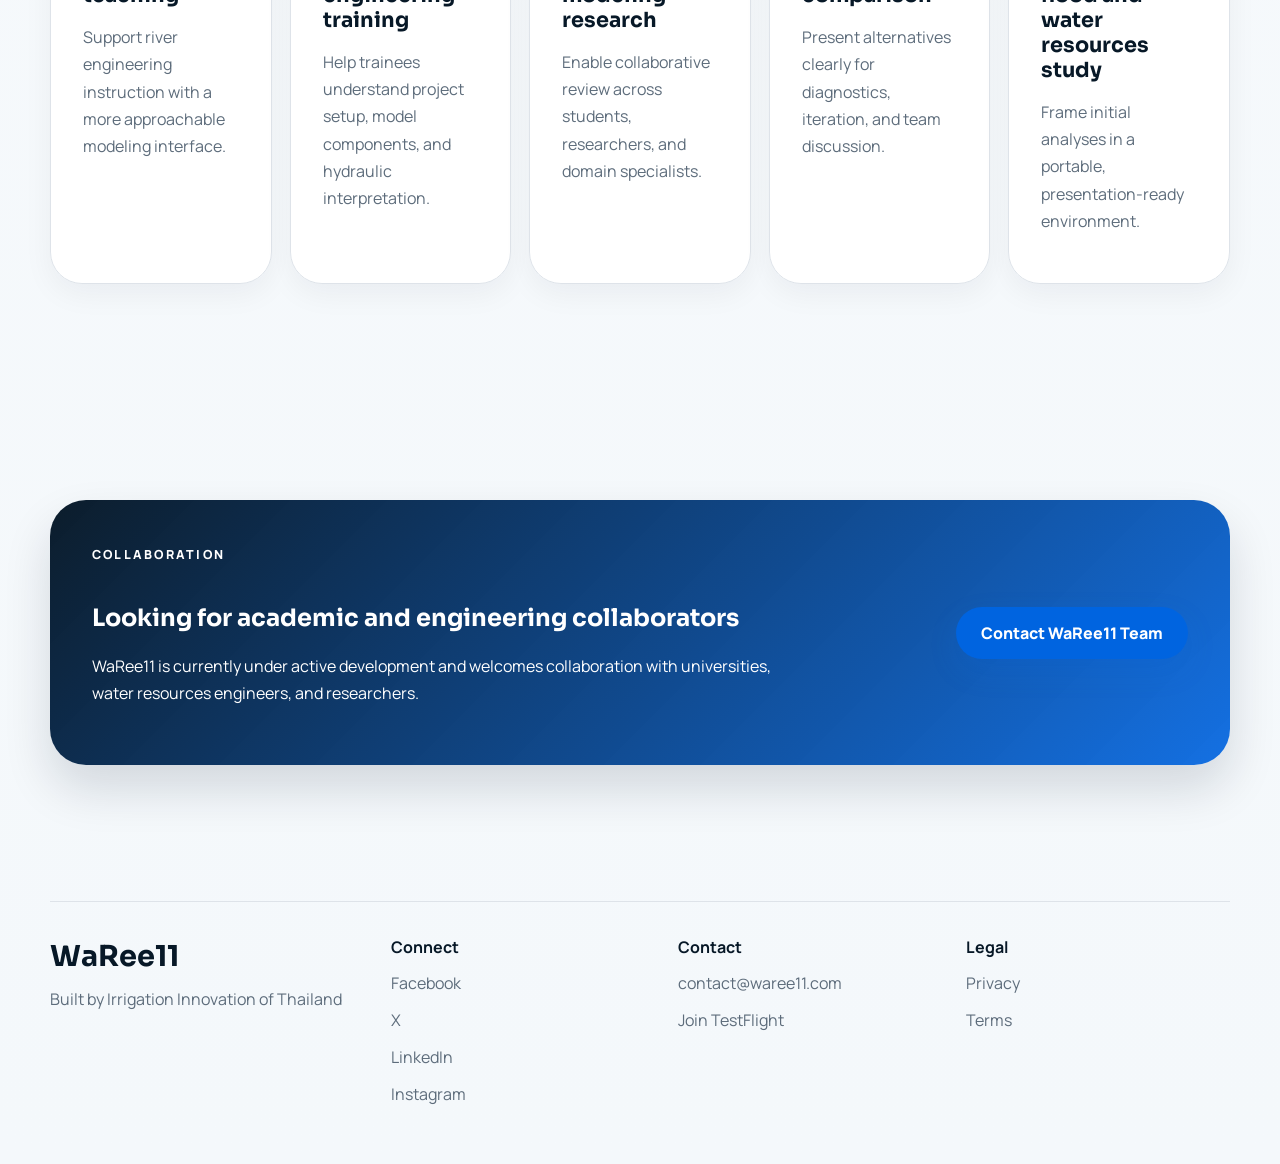
==== commit af32892a: "Add files via upload" ====
--- a/index.html
+++ b/index.html
@@ -446,7 +446,7 @@
         <div>
           <h3>Legal</h3>
           <ul>
-            <li><a href="privacy.html">Privacy Policy</a></li>
+            <li><a href="#">Privacy</a></li>
             <li><a href="#">Terms</a></li>
           </ul>
         </div>
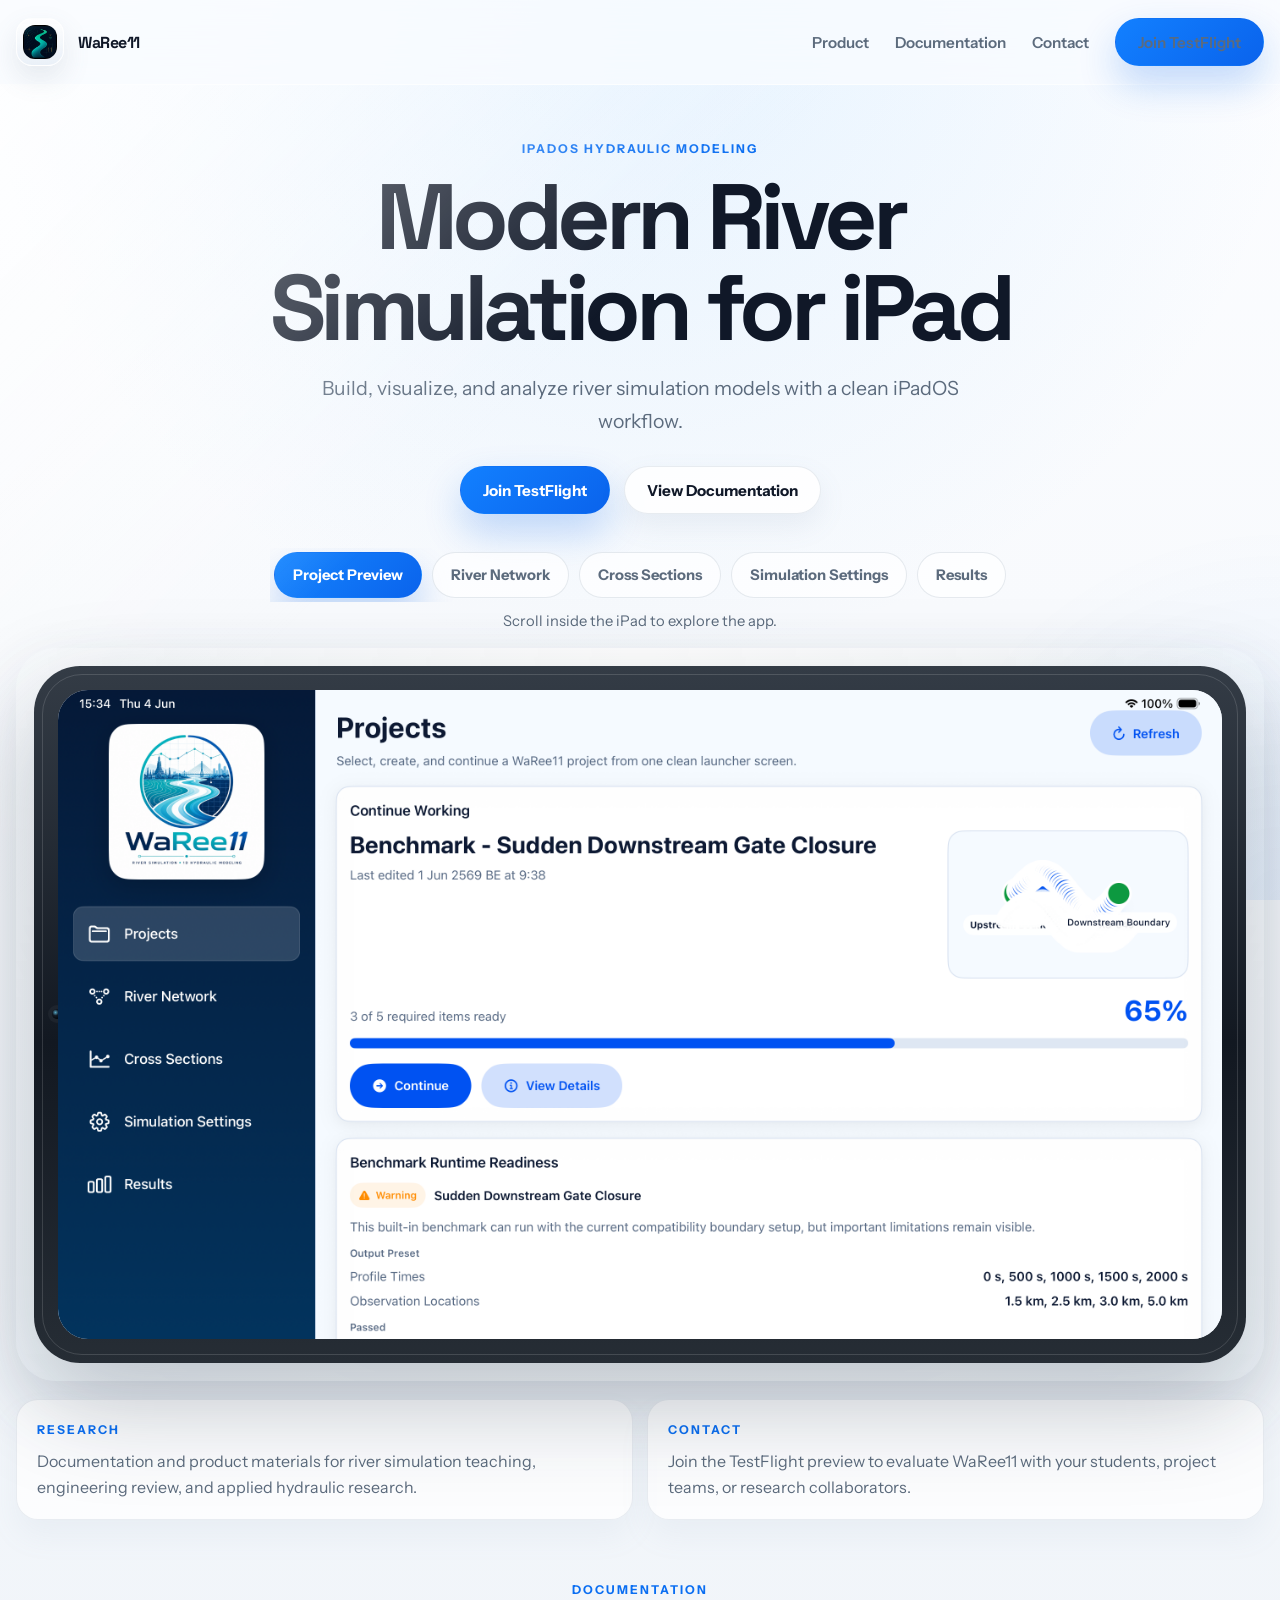
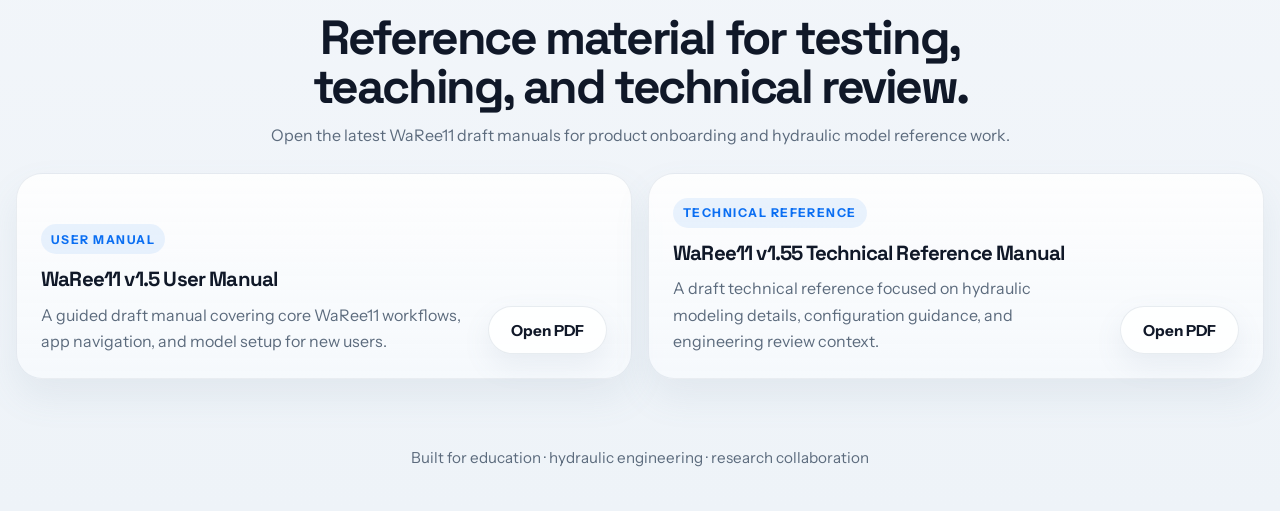
==== commit fdb08a60: "Add files via upload" ====
--- a/index.html
+++ b/index.html
@@ -3,15 +3,15 @@
 <head>
   <meta charset="UTF-8" />
   <meta name="viewport" content="width=device-width, initial-scale=1.0" />
-  <title>WaRee11 | Modern River Simulation & Hydraulic Modeling for iPad</title>
+  <title>WaRee11 | Modern River Simulation for iPad</title>
   <meta
     name="description"
-    content="WaRee11 is an iPadOS river simulation and hydraulic modeling platform for engineers, researchers, and students building intuitive 1D river analysis workflows."
+    content="WaRee11 is an iPadOS hydraulic modeling experience for building, visualizing, and analyzing river simulation models."
   />
   <link rel="preconnect" href="https://fonts.googleapis.com" />
   <link rel="preconnect" href="https://fonts.gstatic.com" crossorigin />
   <link
-    href="https://fonts.googleapis.com/css2?family=Manrope:wght@400;500;600;700;800&family=Sora:wght@500;600;700&display=swap"
+    href="https://fonts.googleapis.com/css2?family=Instrument+Sans:wght@400;500;600;700&family=Space+Grotesk:wght@500;700&display=swap"
     rel="stylesheet"
   />
   <link rel="stylesheet" href="style.css" />
@@ -24,10 +24,7 @@
           <span class="brand-mark" aria-hidden="true">
             <img src="assets/app-icon.jpeg" alt="" class="brand-icon" />
           </span>
-          <span class="brand-copy">
-            <strong>WaRee11</strong>
-            <span>Hydraulic Modeling for iPadOS</span>
-          </span>
+          <span class="brand-name">WaRee11</span>
         </a>
 
         <button
@@ -43,11 +40,8 @@
         </button>
 
         <nav id="site-nav" class="site-nav" aria-label="Main navigation">
-          <a href="#features">Features</a>
-          <a href="#workflow">Workflow</a>
-          <a href="#use-cases">Use Cases</a>
-          <a href="#collaboration">Collaboration</a>
-          <a href="assets/docs/WaRee11_Public_White_Paper_Brief_v0.1.pdf" target="_blank" rel="noopener noreferrer">White Paper</a>
+          <a href="#product">Product</a>
+          <a href="#documentation">Documentation</a>
           <a href="#contact">Contact</a>
           <a class="button button-primary nav-cta" href="#contact">Join TestFlight</a>
         </nav>
@@ -55,401 +49,249 @@
     </header>
 
     <main id="top">
-      <section class="hero">
-        <div class="container hero-grid">
+      <section id="product" class="hero">
+        <div class="container hero-shell">
           <div class="hero-copy">
-            <p class="eyebrow">iPadOS-first hydraulic workflow</p>
-            <h1>Modern River Simulation &amp; Hydraulic Modeling for iPad</h1>
-            <p class="hero-lead">
-              WaRee11 helps engineers, researchers, and students build, visualize,
-              and analyze 1D river simulation models with an intuitive iPadOS workflow.
+            <p class="hero-label">iPadOS Hydraulic Modeling</p>
+            <h1>Modern River Simulation for iPad</h1>
+            <p class="hero-subtitle">
+              Build, visualize, and analyze river simulation models with a clean iPadOS workflow.
             </p>
+
             <div class="hero-actions">
               <a class="button button-primary" href="#contact">Join TestFlight</a>
-              <a class="button button-secondary" href="#features">View Features</a>
-              <a
-                class="button button-secondary"
-                href="assets/docs/WaRee11_Public_White_Paper_Brief_v0.1.pdf"
-                target="_blank"
-                rel="noopener noreferrer"
-              >
-                Download White Paper
-              </a>
+              <a class="button button-secondary" href="#documentation">View Documentation</a>
             </div>
-            <ul class="hero-points" aria-label="WaRee11 highlights">
-              <li>Built for project setup, geometry editing, and results review on iPad</li>
-              <li>Designed for engineering teams, universities, and research collaboration</li>
-              <li>Prepared for TestFlight rollout, App Store readiness, and product presentation</li>
-            </ul>
           </div>
 
-          <div class="hero-visual" aria-label="WaRee11 product preview">
+          <div class="product-demo">
+            <div class="demo-tabs-wrap">
+              <div class="demo-tabs" role="tablist" aria-label="WaRee11 screenshots">
+                <button
+                  id="tab-project-preview"
+                  class="demo-tab is-active"
+                  type="button"
+                  role="tab"
+                  aria-selected="true"
+                  aria-controls="panel-project-preview"
+                  tabindex="0"
+                  data-panel="project-preview"
+                >
+                  Project Preview
+                </button>
+                <button
+                  id="tab-river-network"
+                  class="demo-tab"
+                  type="button"
+                  role="tab"
+                  aria-selected="false"
+                  aria-controls="panel-river-network"
+                  tabindex="-1"
+                  data-panel="river-network"
+                >
+                  River Network
+                </button>
+                <button
+                  id="tab-cross-sections"
+                  class="demo-tab"
+                  type="button"
+                  role="tab"
+                  aria-selected="false"
+                  aria-controls="panel-cross-sections"
+                  tabindex="-1"
+                  data-panel="cross-sections"
+                >
+                  Cross Sections
+                </button>
+                <button
+                  id="tab-simulation-settings"
+                  class="demo-tab"
+                  type="button"
+                  role="tab"
+                  aria-selected="false"
+                  aria-controls="panel-simulation-settings"
+                  tabindex="-1"
+                  data-panel="simulation-settings"
+                >
+                  Simulation Settings
+                </button>
+                <button
+                  id="tab-results"
+                  class="demo-tab"
+                  type="button"
+                  role="tab"
+                  aria-selected="false"
+                  aria-controls="panel-results"
+                  tabindex="-1"
+                  data-panel="results"
+                >
+                  Results
+                </button>
+              </div>
+              <p class="demo-hint">Scroll inside the iPad to explore the app.</p>
+            </div>
+
             <div class="ipad-stage">
-              <div class="device-card device-main">
-                <img src="assets/hero-ipad.jpeg" alt="WaRee11 app preview on iPad" />
-              </div>
-              <div class="device-card floating-card floating-top">
-                <p>River Network Builder</p>
-                <strong>Visual model setup</strong>
-              </div>
-              <div class="device-card floating-card floating-bottom">
-                <p>Results Visualization</p>
-                <strong>Profiles, diagnostics, and scenario review</strong>
-              </div>
-              <div class="glow-ring glow-ring-a" aria-hidden="true"></div>
-              <div class="glow-ring glow-ring-b" aria-hidden="true"></div>
+              <div class="ipad-device" aria-label="Interactive 13-inch iPad demo of WaRee11">
+                <div class="ipad-camera" aria-hidden="true"></div>
+                <div class="ipad-screen-frame">
+                  <div class="ipad-screen-switcher" id="ipad-screen-switcher">
+                    <section
+                      id="panel-project-preview"
+                      class="screen-panel is-active"
+                      role="tabpanel"
+                      aria-labelledby="tab-project-preview"
+                      tabindex="0"
+                    >
+                      <div class="screen-scroll" data-scroll-panel="project-preview">
+                        <img
+                          src="assets/screens/project-preview.png"
+                          alt="WaRee11 Project Preview screen"
+                          class="screen-image"
+                        />
+                      </div>
+                    </section>
+
+                    <section
+                      id="panel-river-network"
+                      class="screen-panel"
+                      role="tabpanel"
+                      aria-labelledby="tab-river-network"
+                      tabindex="0"
+                      hidden
+                    >
+                      <div class="screen-scroll" data-scroll-panel="river-network">
+                        <img
+                          src="assets/screens/river-network.png"
+                          alt="WaRee11 River Network screen"
+                          class="screen-image"
+                        />
+                      </div>
+                    </section>
+
+                    <section
+                      id="panel-cross-sections"
+                      class="screen-panel"
+                      role="tabpanel"
+                      aria-labelledby="tab-cross-sections"
+                      tabindex="0"
+                      hidden
+                    >
+                      <div class="screen-scroll" data-scroll-panel="cross-sections">
+                        <img
+                          src="assets/screens/cross-sections.png"
+                          alt="WaRee11 Cross Sections screen"
+                          class="screen-image"
+                        />
+                      </div>
+                    </section>
+
+                    <section
+                      id="panel-simulation-settings"
+                      class="screen-panel"
+                      role="tabpanel"
+                      aria-labelledby="tab-simulation-settings"
+                      tabindex="0"
+                      hidden
+                    >
+                      <div class="screen-scroll" data-scroll-panel="simulation-settings">
+                        <img
+                          src="assets/screens/simulation-settings.png"
+                          alt="WaRee11 Simulation Settings screen"
+                          class="screen-image"
+                        />
+                      </div>
+                    </section>
+
+                    <section
+                      id="panel-results"
+                      class="screen-panel"
+                      role="tabpanel"
+                      aria-labelledby="tab-results"
+                      tabindex="0"
+                      hidden
+                    >
+                      <div class="screen-scroll" data-scroll-panel="results">
+                        <img
+                          src="assets/screens/results.png"
+                          alt="WaRee11 Results screen"
+                          class="screen-image"
+                        />
+                      </div>
+                    </section>
+                  </div>
+                </div>
+              </div>
+            </div>
+
+            <div class="info-strip">
+              <div id="research" class="info-card">
+                <span class="info-label">Research</span>
+                <p>Documentation and product materials for river simulation teaching, engineering review, and applied hydraulic research.</p>
+              </div>
+              <div id="contact" class="info-card">
+                <span class="info-label">Contact</span>
+                <p>Join the TestFlight preview to evaluate WaRee11 with your students, project teams, or research collaborators.</p>
+              </div>
             </div>
           </div>
         </div>
       </section>
 
-      <section class="mission section-pad">
+      <section id="documentation" class="documentation-section">
         <div class="container">
-          <div class="section-intro">
-            <p class="eyebrow">Why WaRee11</p>
-            <h2>Traditional river modeling is powerful, but often desktop-bound and difficult to teach.</h2>
-            <p>
-              WaRee11 brings a more visual, portable, and education-friendly workflow to iPadOS,
-              making hydraulic modeling easier to explain, review, and iterate across classrooms,
-              engineering teams, and research environments.
+          <div class="documentation-header">
+            <p class="hero-label">Documentation</p>
+            <h2>Reference material for testing, teaching, and technical review.</h2>
+            <p class="documentation-copy">
+              Open the latest WaRee11 draft manuals for product onboarding and hydraulic model reference work.
             </p>
           </div>
 
-          <div class="mission-grid">
-            <article class="mission-card">
-              <span class="card-kicker">Problem</span>
-              <h3>Desktop tools can slow down exploration</h3>
-              <p>
-                Traditional workflows often separate model setup, geometry editing, and results review
-                into systems that are efficient for experts but harder for students, collaborators,
-                and mobile-first teams to approach quickly.
-              </p>
+          <div class="documentation-grid">
+            <article class="doc-card">
+              <div class="doc-card-copy">
+                <span class="doc-kicker">User Manual</span>
+                <h3>WaRee11 v1.5 User Manual</h3>
+                <p>
+                  A guided draft manual covering core WaRee11 workflows, app navigation, and model setup for new users.
+                </p>
+              </div>
+              <a
+                class="button button-secondary doc-button"
+                href="assets/docs/WaRee11_v1_5_User_Manual_Draft.pdf"
+                target="_blank"
+                rel="noopener"
+              >
+                Open PDF
+              </a>
             </article>
-            <article class="mission-card accent-card">
-              <span class="card-kicker">Mission</span>
-              <h3>A cleaner hydraulic workflow for learning and field-ready review</h3>
-              <p>
-                WaRee11 is shaped around touch-friendly modeling, clear visual hierarchy, and an
-                intuitive sequence from project creation to hydraulic interpretation on iPad.
-              </p>
+
+            <article class="doc-card">
+              <div class="doc-card-copy">
+                <span class="doc-kicker">Technical Reference</span>
+                <h3>WaRee11 v1.55 Technical Reference Manual</h3>
+                <p>
+                  A draft technical reference focused on hydraulic modeling details, configuration guidance, and engineering review context.
+                </p>
+              </div>
+              <a
+                class="button button-secondary doc-button"
+                href="assets/docs/WaRee11_v1_55_Reference_Draft.pdf"
+                target="_blank"
+                rel="noopener"
+              >
+                Open PDF
+              </a>
             </article>
           </div>
         </div>
       </section>
-
-      <section id="ipad-preview" class="section-pad preview-section">
-        <div class="container">
-          <div class="preview-grid">
-            <div class="preview-copy">
-              <p class="eyebrow">Interactive preview</p>
-              <h2>Explore WaRee11 on iPad</h2>
-              <p class="preview-lead">
-                Swipe through the core modeling workflow — from project overview to river network editing, cross-section setup, simulation readiness, and results visualization.
-              </p>
-
-              <div class="preview-detail" aria-live="polite">
-                <p class="preview-meta">Current screen</p>
-                <h3 id="preview-title">Project Dashboard</h3>
-                <p id="preview-description">
-                  Review project readiness, model health, recent runs, and the overall hydraulic modeling workflow.
-                </p>
-              </div>
-
-              <div class="preview-tabs" role="tablist" aria-label="WaRee11 screen selector">
-                <button
-                  class="preview-tab is-active"
-                  type="button"
-                  role="tab"
-                  aria-selected="true"
-                  aria-controls="preview-stage"
-                  data-preview-index="0"
-                >
-                  Dashboard
-                </button>
-                <button
-                  class="preview-tab"
-                  type="button"
-                  role="tab"
-                  aria-selected="false"
-                  aria-controls="preview-stage"
-                  data-preview-index="1"
-                >
-                  River Network
-                </button>
-                <button
-                  class="preview-tab"
-                  type="button"
-                  role="tab"
-                  aria-selected="false"
-                  aria-controls="preview-stage"
-                  data-preview-index="2"
-                >
-                  Cross Sections
-                </button>
-                <button
-                  class="preview-tab"
-                  type="button"
-                  role="tab"
-                  aria-selected="false"
-                  aria-controls="preview-stage"
-                  data-preview-index="3"
-                >
-                  Simulation Settings
-                </button>
-                <button
-                  class="preview-tab"
-                  type="button"
-                  role="tab"
-                  aria-selected="false"
-                  aria-controls="preview-stage"
-                  data-preview-index="4"
-                >
-                  Results
-                </button>
-              </div>
-            </div>
-
-            <div class="preview-stage-wrap">
-              <div class="preview-stage" id="preview-stage">
-                <button class="preview-arrow preview-arrow-prev" type="button" aria-label="Show previous screen">
-                  <span aria-hidden="true">&#8592;</span>
-                </button>
-
-                <div class="preview-device" aria-label="Interactive WaRee11 iPad preview">
-                  <div class="preview-device-top" aria-hidden="true">
-                    <span class="preview-camera"></span>
-                  </div>
-                  <div class="preview-screen-shell">
-                    <img
-                      id="preview-image"
-                      class="preview-screen-image"
-                      src="assets/dashboard.jpeg"
-                      alt="WaRee11 Project Dashboard screen"
-                    />
-                  </div>
-                </div>
-
-                <button class="preview-arrow preview-arrow-next" type="button" aria-label="Show next screen">
-                  <span aria-hidden="true">&#8594;</span>
-                </button>
-              </div>
-
-              <div class="preview-pagination" aria-label="WaRee11 screen pagination">
-                <button class="preview-dot is-active" type="button" aria-label="Go to Dashboard" data-preview-index="0"></button>
-                <button class="preview-dot" type="button" aria-label="Go to River Network" data-preview-index="1"></button>
-                <button class="preview-dot" type="button" aria-label="Go to Cross Sections" data-preview-index="2"></button>
-                <button class="preview-dot" type="button" aria-label="Go to Simulation Settings" data-preview-index="3"></button>
-                <button class="preview-dot" type="button" aria-label="Go to Results" data-preview-index="4"></button>
-              </div>
-            </div>
-          </div>
-        </div>
-      </section>
-
-      <section id="features" class="section-pad">
-        <div class="container">
-          <div class="section-intro">
-            <p class="eyebrow">Core platform</p>
-            <h2>Feature cards built around the full river-modeling lifecycle</h2>
-            <p>
-              Every screen is presented as part of one connected modeling experience, from
-              river geometry definition to numerical setup and results diagnostics.
-            </p>
-          </div>
-
-          <div class="feature-grid">
-            <article class="feature-card feature-card-wide">
-              <div class="feature-copy">
-                <span class="card-kicker">01</span>
-                <h3>River Network Builder</h3>
-                <p>
-                  Define reaches, links, nodes, and project structure with a clear visual
-                  river network workflow designed for touch interaction and quick iteration.
-                </p>
-              </div>
-              <img src="assets/river-network.jpeg" alt="WaRee11 river network builder screen" />
-            </article>
-
-            <article class="feature-card">
-              <span class="card-kicker">02</span>
-              <h3>Cross Section Editor</h3>
-              <p>
-                Build and refine channel geometry, roughness, and section properties in a format
-                that supports teaching, verification, and rapid model inspection.
-              </p>
-              <img src="assets/cross-section.jpeg" alt="WaRee11 cross section editor screen" />
-            </article>
-
-            <article class="feature-card">
-              <span class="card-kicker">03</span>
-              <h3>Simulation Settings</h3>
-              <p>
-                Configure hydraulic runs with time step controls, duration, solver-related setup,
-                and project parameters in one coherent panel.
-              </p>
-              <img src="assets/simulation-settings.jpeg" alt="WaRee11 simulation settings screen" />
-            </article>
-
-            <article class="feature-card">
-              <span class="card-kicker">04</span>
-              <h3>Hydraulic Solver Engine</h3>
-              <p>
-                Support structured computation flows for 1D river simulation, creating a strong
-                foundation for stable modeling and future solver refinement.
-              </p>
-              <div class="mini-diagram" aria-hidden="true">
-                <span>Geometry</span>
-                <span>Boundary Setup</span>
-                <span>Hydraulic Solve</span>
-              </div>
-            </article>
-
-            <article class="feature-card">
-              <span class="card-kicker">05</span>
-              <h3>Results Visualization</h3>
-              <p>
-                Review model outcomes through charts, profiles, and focused screen layouts that
-                help teams interpret results without clutter.
-              </p>
-              <img src="assets/results.jpeg" alt="WaRee11 results visualization screen" />
-            </article>
-
-            <article class="feature-card">
-              <span class="card-kicker">06</span>
-              <h3>Scenario Comparison and Diagnostics</h3>
-              <p>
-                Compare runs, inspect differences, and use diagnostics-friendly layouts to support
-                design review, education, and early-stage water resources studies.
-              </p>
-              <div class="diagnostic-list" aria-hidden="true">
-                <span>Scenario A</span>
-                <span>Scenario B</span>
-                <span>Delta Review</span>
-              </div>
-            </article>
-          </div>
-        </div>
-      </section>
-
-      <section id="workflow" class="section-pad soft-section">
-        <div class="container">
-          <div class="section-intro">
-            <p class="eyebrow">Workflow</p>
-            <h2>Five steps from project setup to hydraulic interpretation</h2>
-            <p>
-              The product story is designed to be easy to present, easy to teach, and easy to
-              follow during collaboration or investor demonstrations.
-            </p>
-          </div>
-
-          <div class="workflow-grid">
-            <article class="workflow-card">
-              <span>01</span>
-              <h3>Create Project</h3>
-              <p>Start with a clean project structure for river study setup, organization, and review.</p>
-            </article>
-            <article class="workflow-card">
-              <span>02</span>
-              <h3>Build River Network</h3>
-              <p>Lay out reaches and system connectivity with a visual network-building interface.</p>
-            </article>
-            <article class="workflow-card">
-              <span>03</span>
-              <h3>Define Cross Sections</h3>
-              <p>Input and inspect section geometry in a touch-friendly editor suitable for learning.</p>
-            </article>
-            <article class="workflow-card">
-              <span>04</span>
-              <h3>Configure Simulation</h3>
-              <p>Set runtime parameters and prepare the model for hydraulic computation.</p>
-            </article>
-            <article class="workflow-card">
-              <span>05</span>
-              <h3>Run and Analyze Results</h3>
-              <p>Review outputs, compare scenarios, and present findings with clearer visual context.</p>
-            </article>
-          </div>
-        </div>
-      </section>
-
-      <section id="use-cases" class="section-pad">
-        <div class="container">
-          <div class="section-intro">
-            <p class="eyebrow">Use cases</p>
-            <h2>Built for teaching, training, and applied hydraulic research</h2>
-          </div>
-
-          <div class="use-case-grid">
-            <article class="use-case-card">
-              <h3>University teaching</h3>
-              <p>Support river engineering instruction with a more approachable modeling interface.</p>
-            </article>
-            <article class="use-case-card">
-              <h3>Hydraulic engineering training</h3>
-              <p>Help trainees understand project setup, model components, and hydraulic interpretation.</p>
-            </article>
-            <article class="use-case-card">
-              <h3>River modeling research</h3>
-              <p>Enable collaborative review across students, researchers, and domain specialists.</p>
-            </article>
-            <article class="use-case-card">
-              <h3>Scenario comparison</h3>
-              <p>Present alternatives clearly for diagnostics, iteration, and team discussion.</p>
-            </article>
-            <article class="use-case-card">
-              <h3>Early-stage flood and water resources study</h3>
-              <p>Frame initial analyses in a portable, presentation-ready environment.</p>
-            </article>
-          </div>
-        </div>
-      </section>
-
-      <section id="collaboration" class="section-pad">
-        <div class="container">
-          <div class="collaboration-panel">
-            <div class="collaboration-copy">
-              <p class="eyebrow">Collaboration</p>
-              <h2>Looking for academic and engineering collaborators</h2>
-              <p>
-                WaRee11 is currently under active development and welcomes collaboration with
-                universities, water resources engineers, and researchers.
-              </p>
-            </div>
-            <a class="button button-primary" href="#contact">Contact WaRee11 Team</a>
-          </div>
-        </div>
-      </section>
     </main>
 
-    <footer id="contact" class="site-footer">
-      <div class="container footer-grid">
-        <div>
-          <h2>WaRee11</h2>
-          <p>Built by Irrigation Innovation of Thailand</p>
-        </div>
-        <div>
-          <h3>Connect</h3>
-          <ul>
-            <li><a href="#">Facebook</a></li>
-            <li><a href="#">X</a></li>
-            <li><a href="#">LinkedIn</a></li>
-            <li><a href="#">Instagram</a></li>
-          </ul>
-        </div>
-        <div>
-          <h3>Contact</h3>
-          <ul>
-            <li><a href="mailto:contact@waree11.com">contact@waree11.com</a></li>
-            <li><a href="#">Join TestFlight</a></li>
-          </ul>
-        </div>
-        <div>
-          <h3>Legal</h3>
-          <ul>
-            <li><a href="#">Privacy</a></li>
-            <li><a href="#">Terms</a></li>
-          </ul>
-        </div>
+    <footer class="site-footer">
+      <div class="container footer-inner">
+        <p>Built for education · hydraulic engineering · research collaboration</p>
       </div>
     </footer>
   </div>
--- a/style.css
+++ b/style.css
@@ -1,22 +1,16 @@
 :root {
-  --canvas: #ffffff;
-  --surface: #f4f8fb;
-  --surface-strong: #ecf4fa;
-  --surface-accent: #eef7ff;
-  --primary: #0064e0;
-  --primary-strong: #0052b8;
-  --deep-navy: #071827;
-  --text: #0a1317;
-  --text-soft: #5d6c7b;
-  --border: #dee3e9;
-  --cyan: #00aeef;
-  --teal: #14b8a6;
-  --radius-xl: 24px;
-  --radius-xxl: 32px;
-  --radius-pill: 999px;
-  --shadow-soft: 0 10px 30px rgba(7, 24, 39, 0.05);
-  --shadow-card: 0 18px 40px rgba(7, 24, 39, 0.06);
-  --container: min(1180px, calc(100% - 32px));
+  --bg: #f4f7fb;
+  --surface: rgba(255, 255, 255, 0.78);
+  --surface-strong: #ffffff;
+  --line: rgba(129, 149, 172, 0.2);
+  --line-strong: rgba(129, 149, 172, 0.34);
+  --text: #101828;
+  --text-soft: #5c6b7d;
+  --blue: #0a6ef2;
+  --navy: #0e1824;
+  --shadow-soft: 0 24px 60px rgba(80, 104, 130, 0.12);
+  --shadow-device: 0 38px 100px rgba(33, 45, 61, 0.26);
+  --container: min(1380px, calc(100% - 32px));
 }
 
 *,
@@ -31,11 +25,11 @@
 
 body {
   margin: 0;
+  font-family: "Instrument Sans", "Segoe UI", sans-serif;
   color: var(--text);
-  font-family: "Manrope", "Segoe UI", sans-serif;
   background:
-    radial-gradient(circle at top right, rgba(0, 174, 239, 0.1), transparent 24%),
-    linear-gradient(180deg, #ffffff 0%, #f9fbfd 45%, #f4f8fb 100%);
+    radial-gradient(circle at top center, rgba(134, 200, 255, 0.18), transparent 30%),
+    linear-gradient(180deg, #fcfdff 0%, #f4f7fb 58%, #eef3f8 100%);
 }
 
 body::before {
@@ -43,26 +37,9 @@
   position: fixed;
   inset: 0;
   pointer-events: none;
-  background-image:
-    linear-gradient(rgba(0, 100, 224, 0.05) 1px, transparent 1px),
-    linear-gradient(90deg, rgba(0, 100, 224, 0.05) 1px, transparent 1px);
-  background-size: 72px 72px;
-  mask-image: linear-gradient(to bottom, rgba(0, 0, 0, 0.18), transparent 72%);
-}
-
-body::after {
-  content: "";
-  position: fixed;
-  inset: auto -10% 4% auto;
-  width: 52vw;
-  height: 52vw;
-  max-width: 760px;
-  max-height: 760px;
-  border-radius: 50%;
   background:
-    repeating-radial-gradient(circle, rgba(20, 184, 166, 0.06) 0 2px, transparent 2px 22px);
-  opacity: 0.55;
-  pointer-events: none;
+    linear-gradient(135deg, rgba(255, 255, 255, 0.72), transparent 42%),
+    radial-gradient(circle at bottom right, rgba(10, 110, 242, 0.07), transparent 24%);
 }
 
 img {
@@ -80,86 +57,65 @@
 }
 
 .page-shell {
-  position: relative;
+  min-height: 100vh;
   overflow: clip;
 }
 
 .container {
   width: var(--container);
   margin: 0 auto;
-  position: relative;
-  z-index: 1;
 }
 
 .site-header {
   position: sticky;
   top: 0;
-  z-index: 30;
-  backdrop-filter: blur(16px);
-  background: rgba(255, 255, 255, 0.82);
-  border-bottom: 1px solid rgba(222, 227, 233, 0.7);
+  z-index: 20;
+  backdrop-filter: blur(18px);
+  background: rgba(248, 251, 255, 0.74);
+  border-bottom: 1px solid rgba(255, 255, 255, 0.64);
 }
 
 .header-inner {
   display: flex;
   align-items: center;
   justify-content: space-between;
-  gap: 20px;
-  min-height: 82px;
+  gap: 24px;
+  min-height: 84px;
 }
 
 .brand {
   display: inline-flex;
   align-items: center;
   gap: 14px;
-  min-width: 0;
 }
 
 .brand-mark {
-  width: 54px;
-  height: 54px;
+  width: 48px;
+  height: 48px;
   display: grid;
   place-items: center;
-  border-radius: 18px;
-  background: linear-gradient(180deg, #ffffff, #eff6fc);
-  border: 1px solid var(--border);
-  box-shadow: var(--shadow-soft);
-  flex: none;
+  border-radius: 16px;
+  background: linear-gradient(180deg, rgba(255, 255, 255, 0.96), rgba(232, 239, 247, 0.94));
+  border: 1px solid rgba(255, 255, 255, 0.86);
+  box-shadow: 0 12px 28px rgba(91, 113, 138, 0.14);
 }
 
 .brand-icon {
-  width: 40px;
-  height: 40px;
-  border-radius: 14px;
+  width: 34px;
+  height: 34px;
+  border-radius: 12px;
   object-fit: cover;
 }
 
-.brand-copy {
-  display: flex;
-  flex-direction: column;
-  gap: 2px;
-}
-
-.brand-copy strong,
-.site-footer h2,
-.section-intro h2,
-.hero h1,
-.mission-card h3,
-.feature-card h3,
-.workflow-card h3,
-.use-case-card h3,
-.collaboration-panel h2 {
-  font-family: "Sora", "Segoe UI", sans-serif;
-}
-
-.brand-copy strong {
+.brand-name,
+.hero h1 {
+  font-family: "Space Grotesk", "Segoe UI", sans-serif;
+}
+
+.brand-name {
   font-size: 1rem;
-  line-height: 1;
-}
-
-.brand-copy span {
-  color: var(--text-soft);
-  font-size: 0.82rem;
+  font-weight: 700;
+  letter-spacing: -0.03em;
 }
 
 .site-nav {
@@ -170,17 +126,13 @@
 
 .site-nav a {
   color: var(--text-soft);
-  font-weight: 700;
   font-size: 0.95rem;
+  font-weight: 600;
 }
 
 .site-nav a:hover,
 .site-nav a:focus-visible {
-  color: var(--deep-navy);
-}
-
-.nav-cta {
-  margin-left: 6px;
+  color: var(--text);
 }
 
 .nav-toggle {
@@ -188,727 +140,366 @@
   width: 52px;
   height: 52px;
   padding: 0;
-  border: 1px solid var(--border);
+  border: 1px solid var(--line);
   border-radius: 18px;
-  background: var(--canvas);
+  background: rgba(255, 255, 255, 0.82);
   align-items: center;
   justify-content: center;
   flex-direction: column;
   gap: 5px;
-  cursor: pointer;
 }
 
 .nav-toggle span {
   width: 18px;
   height: 2px;
   border-radius: 999px;
-  background: var(--deep-navy);
-}
-
-.section-pad {
-  padding: 108px 0;
-}
-
-.hero {
-  padding: 56px 0 88px;
-}
-
-.hero-grid {
-  display: grid;
-  grid-template-columns: minmax(0, 1.05fr) minmax(0, 0.95fr);
-  gap: 44px;
-  align-items: center;
-}
-
-.eyebrow,
-.card-kicker {
-  display: inline-flex;
-  align-items: center;
-  gap: 8px;
-  margin: 0 0 18px;
-  color: var(--primary);
-  font-size: 0.78rem;
-  font-weight: 800;
-  letter-spacing: 0.18em;
-  text-transform: uppercase;
-}
-
-.hero h1 {
-  margin: 0;
-  max-width: 12ch;
-  color: var(--deep-navy);
-  font-size: clamp(2.9rem, 6.6vw, 5.4rem);
-  line-height: 1.02;
-  letter-spacing: -0.06em;
-}
-
-.hero-lead,
-.section-intro p,
-.mission-card p,
-.feature-card p,
-.workflow-card p,
-.use-case-card p,
-.collaboration-panel p,
-.site-footer p,
-.site-footer li a {
-  color: var(--text-soft);
-  line-height: 1.7;
-}
-
-.hero-lead {
-  max-width: 640px;
-  margin: 24px 0 0;
-  font-size: 1.16rem;
-}
-
-.hero-actions {
-  display: flex;
-  flex-wrap: wrap;
-  gap: 14px;
-  margin-top: 32px;
+  background: var(--navy);
 }
 
 .button {
   display: inline-flex;
   align-items: center;
   justify-content: center;
-  min-height: 52px;
-  padding: 0 24px;
-  border-radius: var(--radius-pill);
+  min-height: 48px;
+  padding: 0 22px;
   border: 1px solid transparent;
-  font-weight: 800;
-  transition: transform 0.2s ease, background-color 0.2s ease, border-color 0.2s ease;
+  border-radius: 999px;
+  font-size: 0.95rem;
+  font-weight: 700;
+  transition: transform 180ms ease, box-shadow 180ms ease, background-color 180ms ease;
 }
 
 .button:hover,
-.button:focus-visible {
+.button:focus-visible,
+.demo-tab:hover,
+.demo-tab:focus-visible {
   transform: translateY(-1px);
 }
 
 .button-primary {
-  background: var(--primary);
   color: #ffffff;
-  box-shadow: 0 12px 28px rgba(0, 100, 224, 0.18);
-}
-
-.button-primary:hover,
-.button-primary:focus-visible {
-  background: var(--primary-strong);
+  background: linear-gradient(135deg, #1280ff, #0a63ec);
+  box-shadow: 0 18px 38px rgba(10, 99, 236, 0.24);
 }
 
 .button-secondary {
-  border-color: rgba(7, 24, 39, 0.12);
-  background: rgba(255, 255, 255, 0.75);
-  color: var(--deep-navy);
-}
-
-.hero-points {
-  margin: 28px 0 0;
-  padding: 0;
-  list-style: none;
+  color: var(--text);
+  background: rgba(255, 255, 255, 0.84);
+  border-color: rgba(129, 149, 172, 0.18);
+  box-shadow: 0 12px 28px rgba(103, 129, 160, 0.1);
+}
+
+.hero {
+  padding: 56px 0 44px;
+}
+
+.hero-shell {
   display: grid;
-  gap: 12px;
-  max-width: 620px;
-}
-
-.hero-points li {
+  gap: 34px;
+}
+
+.hero-copy {
+  max-width: 780px;
+  margin: 0 auto;
+  text-align: center;
+}
+
+.hero-label,
+.info-label {
+  margin: 0;
+  color: var(--blue);
+  font-size: 0.76rem;
+  font-weight: 700;
+  letter-spacing: 0.16em;
+  text-transform: uppercase;
+}
+
+.hero h1 {
+  margin: 16px 0 0;
+  font-size: clamp(3.1rem, 8vw, 5.8rem);
+  line-height: 0.98;
+  letter-spacing: -0.06em;
+}
+
+.hero-subtitle {
+  max-width: 720px;
+  margin: 18px auto 0;
+  color: var(--text-soft);
+  font-size: clamp(1rem, 2vw, 1.22rem);
+  line-height: 1.7;
+}
+
+.hero-actions {
+  display: flex;
+  justify-content: center;
+  gap: 14px;
+  margin-top: 28px;
+  flex-wrap: wrap;
+}
+
+.product-demo {
+  display: grid;
+  gap: 18px;
+}
+
+.demo-tabs-wrap {
+  display: grid;
+  justify-items: center;
+  gap: 10px;
+}
+
+.demo-tabs {
+  display: flex;
+  gap: 10px;
+  max-width: 100%;
+  overflow-x: auto;
+  padding: 4px;
+  scrollbar-width: none;
+}
+
+.demo-tabs::-webkit-scrollbar,
+.screen-scroll::-webkit-scrollbar {
+  display: none;
+}
+
+.demo-tab {
+  flex: 0 0 auto;
+  min-height: 46px;
+  padding: 0 18px;
+  border: 1px solid rgba(129, 149, 172, 0.2);
+  border-radius: 999px;
+  background: rgba(255, 255, 255, 0.7);
+  color: var(--text-soft);
+  font-size: 0.92rem;
+  font-weight: 700;
+  cursor: pointer;
+  transition: color 180ms ease, border-color 180ms ease, background-color 180ms ease, box-shadow 180ms ease, transform 180ms ease;
+}
+
+.demo-tab.is-active {
+  color: #ffffff;
+  background: linear-gradient(135deg, #1686ff, #0a63ec);
+  border-color: transparent;
+  box-shadow: 0 18px 34px rgba(10, 99, 236, 0.24);
+}
+
+.demo-hint {
+  margin: 0;
+  color: var(--text-soft);
+  font-size: 0.92rem;
+}
+
+.ipad-stage {
+  padding: 18px;
+  border-radius: 40px;
+  background:
+    radial-gradient(circle at top, rgba(255, 255, 255, 0.94), rgba(239, 245, 250, 0.78)),
+    linear-gradient(180deg, rgba(255, 255, 255, 0.56), rgba(236, 242, 248, 0.72));
+  box-shadow: var(--shadow-soft);
+}
+
+.ipad-device {
   position: relative;
-  padding-left: 28px;
-  color: var(--text-soft);
-  line-height: 1.6;
-}
-
-.hero-points li::before {
+  width: min(100%, 1240px);
+  aspect-ratio: 1.74 / 1;
+  margin: 0 auto;
+  padding: clamp(14px, 2vw, 24px);
+  border-radius: 46px;
+  background: linear-gradient(180deg, #343c46, #121821 54%, #262d35 100%);
+  box-shadow: var(--shadow-device);
+}
+
+.ipad-device::before {
   content: "";
   position: absolute;
-  left: 0;
-  top: 0.65em;
-  width: 14px;
-  height: 14px;
-  border-radius: 50%;
-  background:
-    radial-gradient(circle at 35% 35%, #ffffff 0 12%, transparent 13%),
-    linear-gradient(135deg, var(--cyan), var(--teal));
-}
-
-.hero-visual {
-  position: relative;
-}
-
-.ipad-stage {
-  position: relative;
-  min-height: 620px;
-  padding: 34px;
+  inset: 8px;
   border-radius: 40px;
-  background:
-    linear-gradient(180deg, rgba(255, 255, 255, 0.96), rgba(239, 247, 253, 0.98)),
-    linear-gradient(135deg, rgba(0, 174, 239, 0.08), rgba(20, 184, 166, 0.06));
-  border: 1px solid rgba(222, 227, 233, 0.9);
-  box-shadow: var(--shadow-card);
-  overflow: hidden;
-}
-
-.ipad-stage::before {
-  content: "";
+  border: 1px solid rgba(255, 255, 255, 0.14);
+  pointer-events: none;
+}
+
+.ipad-camera {
   position: absolute;
-  inset: 0;
-  background:
-    radial-gradient(circle at 10% 20%, rgba(0, 174, 239, 0.18), transparent 28%),
-    radial-gradient(circle at 85% 80%, rgba(20, 184, 166, 0.12), transparent 30%);
-  pointer-events: none;
-}
-
-.ipad-stage::after {
-  content: "";
-  position: absolute;
-  inset: 20px;
-  border-radius: 32px;
-  border: 1px solid rgba(0, 100, 224, 0.07);
-  background:
-    linear-gradient(rgba(0, 100, 224, 0.06) 1px, transparent 1px),
-    linear-gradient(90deg, rgba(0, 100, 224, 0.06) 1px, transparent 1px);
-  background-size: 32px 32px;
-  mask-image: linear-gradient(160deg, rgba(0, 0, 0, 0.8), transparent 85%);
-  pointer-events: none;
-}
-
-.device-card {
-  position: relative;
-  border-radius: var(--radius-xxl);
-  background: rgba(255, 255, 255, 0.96);
-  border: 1px solid rgba(222, 227, 233, 0.95);
-  box-shadow: var(--shadow-card);
-}
-
-.device-main {
-  width: min(100%, 520px);
-  margin: 42px auto 0;
-  padding: 16px;
-}
-
-.device-main img {
-  width: 100%;
-  aspect-ratio: 5 / 4;
-  object-fit: cover;
-  border-radius: 26px;
-}
-
-.floating-card {
-  position: absolute;
-  max-width: 250px;
-  padding: 18px 20px;
-}
-
-.floating-card p {
-  margin: 0 0 8px;
-  color: var(--primary);
-  font-size: 0.75rem;
-  font-weight: 800;
-  letter-spacing: 0.14em;
-  text-transform: uppercase;
-}
-
-.floating-card strong {
-  display: block;
-  color: var(--deep-navy);
-  line-height: 1.4;
-  font-size: 1rem;
-}
-
-.floating-top {
-  top: 44px;
-  left: 16px;
-}
-
-.floating-bottom {
-  right: 18px;
-  bottom: 40px;
-}
-
-.glow-ring {
-  position: absolute;
-  border-radius: 50%;
-  border: 1px solid rgba(0, 174, 239, 0.18);
-  pointer-events: none;
-}
-
-.glow-ring-a {
-  width: 260px;
-  height: 260px;
-  top: -70px;
-  right: -40px;
-}
-
-.glow-ring-b {
-  width: 180px;
-  height: 180px;
-  bottom: 90px;
-  left: -40px;
-}
-
-.section-intro {
-  max-width: 760px;
-  margin-bottom: 40px;
-}
-
-.section-intro h2 {
-  margin: 0;
-  color: var(--deep-navy);
-  font-size: clamp(2rem, 4.1vw, 3.4rem);
-  line-height: 1.08;
-  letter-spacing: -0.05em;
-}
-
-.section-intro p {
-  margin: 18px 0 0;
-  font-size: 1.03rem;
-}
-
-.mission-grid {
-  display: grid;
-  grid-template-columns: repeat(2, minmax(0, 1fr));
-  gap: 24px;
-}
-
-.mission-card,
-.workflow-card,
-.use-case-card {
-  padding: 32px;
-  border-radius: var(--radius-xxl);
-  border: 1px solid var(--border);
-  background: rgba(255, 255, 255, 0.92);
-  box-shadow: var(--shadow-soft);
-}
-
-.mission-card h3,
-.feature-card h3,
-.workflow-card h3,
-.use-case-card h3,
-.site-footer h3,
-.preview-copy h2,
-.preview-detail h3 {
-  margin: 0 0 12px;
-  color: var(--deep-navy);
-  font-size: 1.3rem;
-  line-height: 1.2;
-}
-
-.accent-card {
-  background:
-    linear-gradient(135deg, rgba(0, 100, 224, 0.96), rgba(0, 174, 239, 0.88));
-  border-color: transparent;
-}
-
-.accent-card .card-kicker,
-.accent-card h3,
-.accent-card p {
-  color: #ffffff;
-}
-
-.preview-section {
-  padding-top: 72px;
-}
-
-.preview-grid {
-  display: grid;
-  grid-template-columns: minmax(0, 0.9fr) minmax(0, 1.1fr);
-  gap: 40px;
-  align-items: center;
-}
-
-.preview-copy {
-  max-width: 540px;
-}
-
-.preview-copy h2 {
-  font-family: "Sora", "Segoe UI", sans-serif;
-  font-size: clamp(2.2rem, 4vw, 3.5rem);
-  line-height: 1.06;
-  letter-spacing: -0.05em;
-}
-
-.preview-lead,
-.preview-detail p {
-  color: var(--text-soft);
-  line-height: 1.7;
-}
-
-.preview-lead {
-  margin: 0;
-  font-size: 1.05rem;
-}
-
-.preview-detail {
-  margin-top: 32px;
-}
-
-.preview-meta {
-  margin: 0 0 10px;
-  color: var(--primary);
-  font-size: 0.76rem;
-  font-weight: 800;
-  letter-spacing: 0.16em;
-  text-transform: uppercase;
-}
-
-.preview-detail h3 {
-  margin-bottom: 14px;
-  font-family: "Sora", "Segoe UI", sans-serif;
-  font-size: clamp(1.45rem, 2.6vw, 2rem);
-}
-
-.preview-detail p:last-child {
-  margin: 0;
-  max-width: 48ch;
-}
-
-.preview-tabs {
-  display: flex;
-  flex-wrap: wrap;
-  gap: 12px;
-  margin-top: 28px;
-}
-
-.preview-tab,
-.preview-dot,
-.preview-arrow {
-  cursor: pointer;
-}
-
-.preview-tab {
-  min-height: 44px;
-  padding: 0 18px;
-  border: 1px solid var(--border);
-  border-radius: var(--radius-pill);
-  background: rgba(255, 255, 255, 0.86);
-  color: var(--text-soft);
-  font-weight: 700;
-  transition: background-color 0.2s ease, color 0.2s ease, border-color 0.2s ease;
-}
-
-.preview-tab:hover,
-.preview-tab:focus-visible {
-  border-color: rgba(0, 100, 224, 0.24);
-  color: var(--deep-navy);
-}
-
-.preview-tab.is-active {
-  background: var(--deep-navy);
-  border-color: var(--deep-navy);
-  color: #ffffff;
-}
-
-.preview-stage-wrap {
-  width: 100%;
-}
-
-.preview-stage {
-  display: grid;
-  grid-template-columns: auto minmax(0, 1fr) auto;
-  align-items: center;
-  gap: 18px;
-}
-
-.preview-arrow {
-  width: 52px;
-  height: 52px;
-  border: 1px solid rgba(7, 24, 39, 0.12);
-  border-radius: 50%;
-  background: rgba(255, 255, 255, 0.92);
-  color: var(--deep-navy);
-  display: grid;
-  place-items: center;
-  transition: background-color 0.2s ease, border-color 0.2s ease, transform 0.2s ease;
-}
-
-.preview-arrow:hover,
-.preview-arrow:focus-visible {
-  transform: translateY(-1px);
-  border-color: rgba(0, 100, 224, 0.24);
-  background: #ffffff;
-}
-
-.preview-arrow span {
-  font-size: 1.15rem;
-  line-height: 1;
-}
-
-.preview-device {
-  width: min(100%, 720px);
-  margin: 0 auto;
-  padding: 18px 18px 20px;
-  border-radius: 42px;
-  background: #1b1d22;
-  border: 1px solid rgba(7, 24, 39, 0.24);
-  box-shadow: 0 18px 30px rgba(7, 24, 39, 0.12);
-}
-
-.preview-device-top {
-  display: flex;
-  justify-content: center;
-  margin-bottom: 14px;
-}
-
-.preview-camera {
-  width: 72px;
-  height: 8px;
-  border-radius: 999px;
-  background: rgba(255, 255, 255, 0.16);
-}
-
-.preview-screen-shell {
-  overflow: hidden;
-  border-radius: 28px;
-  background: #f5f7fa;
-}
-
-.preview-screen-image {
-  width: 100%;
-  aspect-ratio: 4 / 3;
-  object-fit: cover;
-  object-position: top center;
-}
-
-.preview-pagination {
-  display: flex;
-  align-items: center;
-  justify-content: center;
-  gap: 10px;
-  margin-top: 22px;
-}
-
-.preview-dot {
-  width: 10px;
-  height: 10px;
-  padding: 0;
-  border: 0;
-  border-radius: 50%;
-  background: rgba(93, 108, 123, 0.28);
-  transition: background-color 0.2s ease, transform 0.2s ease;
-}
-
-.preview-dot:hover,
-.preview-dot:focus-visible {
-  transform: scale(1.1);
-}
-
-.preview-dot.is-active {
-  background: var(--primary);
-}
-
-.feature-grid {
-  display: grid;
-  grid-template-columns: repeat(3, minmax(0, 1fr));
-  gap: 24px;
-}
-
-.feature-card {
-  min-height: 100%;
-  padding: 30px;
-  display: flex;
-  flex-direction: column;
-  gap: 18px;
-  border-radius: var(--radius-xxl);
-  border: 1px solid var(--border);
-  background:
-    linear-gradient(180deg, rgba(255, 255, 255, 0.98), rgba(244, 248, 251, 0.96));
-  box-shadow: var(--shadow-soft);
-}
-
-.feature-card-wide {
-  grid-column: span 2;
-  display: grid;
-  grid-template-columns: minmax(0, 0.92fr) minmax(260px, 0.92fr);
-  align-items: center;
-}
-
-.feature-card img {
-  width: 100%;
-  margin-top: auto;
-  border-radius: 24px;
-  border: 1px solid rgba(222, 227, 233, 0.9);
-  background: var(--surface);
-  object-fit: cover;
-}
-
-.feature-card-wide img {
-  min-height: 280px;
-}
-
-.mini-diagram,
-.diagnostic-list {
-  margin-top: auto;
-  display: grid;
-  gap: 10px;
-}
-
-.mini-diagram span,
-.diagnostic-list span {
-  display: flex;
-  align-items: center;
-  justify-content: space-between;
-  min-height: 52px;
-  padding: 0 18px;
-  border-radius: 18px;
-  border: 1px solid rgba(0, 100, 224, 0.1);
-  background: linear-gradient(180deg, #ffffff, #f2f8fd);
-  color: var(--deep-navy);
-  font-weight: 700;
-}
-
-.mini-diagram span::after,
-.diagnostic-list span::after {
-  content: "";
+  top: 50%;
+  left: 18px;
   width: 10px;
   height: 10px;
   border-radius: 50%;
-  background: linear-gradient(135deg, var(--cyan), var(--teal));
-}
-
-.soft-section {
+  transform: translateY(-50%);
+  background: radial-gradient(circle at 35% 35%, rgba(111, 218, 255, 0.72), rgba(11, 22, 34, 0.24) 34%, #04080c 70%);
+  box-shadow: 0 0 0 4px rgba(255, 255, 255, 0.04);
+}
+
+.ipad-screen-frame {
+  height: 100%;
+  overflow: hidden;
+  border-radius: 30px;
+  background: #edf2f7;
+}
+
+.ipad-screen-switcher {
+  position: relative;
+  height: 100%;
+}
+
+.ipad-screen-switcher.is-switching {
+  animation: screenFade 320ms ease;
+}
+
+.screen-panel {
+  display: none;
+  height: 100%;
+}
+
+.screen-panel.is-active {
+  display: block;
+}
+
+.screen-scroll {
+  height: 100%;
+  overflow-y: auto;
+  overscroll-behavior: contain;
+  scrollbar-width: none;
+  background: #f2f5f9;
+}
+
+.screen-image {
+  width: 100%;
+  height: auto;
+}
+
+.info-strip {
+  display: grid;
+  grid-template-columns: repeat(2, minmax(0, 1fr));
+  gap: 14px;
+}
+
+.info-card {
+  padding: 18px 20px;
+  border-radius: 22px;
+  border: 1px solid rgba(129, 149, 172, 0.16);
+  background: rgba(255, 255, 255, 0.72);
+  box-shadow: 0 16px 30px rgba(125, 148, 173, 0.08);
+}
+
+.info-card p,
+.footer-inner p,
+.documentation-copy,
+.doc-card p {
+  margin: 10px 0 0;
+  color: var(--text-soft);
+  line-height: 1.65;
+}
+
+.documentation-section {
+  padding: 18px 0 56px;
+}
+
+.documentation-header {
+  max-width: 760px;
+  margin: 0 auto 24px;
+  text-align: center;
+}
+
+.documentation-header h2,
+.doc-card h3 {
+  font-family: "Space Grotesk", "Segoe UI", sans-serif;
+}
+
+.documentation-header h2 {
+  margin: 16px 0 0;
+  font-size: clamp(2rem, 4vw, 3rem);
+  line-height: 1.04;
+  letter-spacing: -0.05em;
+}
+
+.documentation-grid {
+  display: grid;
+  grid-template-columns: repeat(2, minmax(0, 1fr));
+  gap: 16px;
+}
+
+.doc-card {
+  display: flex;
+  align-items: flex-end;
+  justify-content: space-between;
+  gap: 20px;
+  padding: 24px;
+  border-radius: 26px;
+  border: 1px solid rgba(129, 149, 172, 0.16);
   background:
-    linear-gradient(180deg, rgba(244, 248, 251, 0.88), rgba(255, 255, 255, 0.96));
-}
-
-.workflow-grid {
-  display: grid;
-  grid-template-columns: repeat(5, minmax(0, 1fr));
-  gap: 18px;
-}
-
-.workflow-card {
-  position: relative;
-  overflow: hidden;
-}
-
-.workflow-card::before {
-  content: "";
-  position: absolute;
-  inset: 0 0 auto;
-  height: 5px;
-  background: linear-gradient(90deg, var(--primary), var(--cyan), var(--teal));
-}
-
-.workflow-card span {
+    linear-gradient(180deg, rgba(255, 255, 255, 0.84), rgba(247, 250, 253, 0.78));
+  box-shadow: 0 18px 36px rgba(112, 134, 158, 0.1);
+}
+
+.doc-card-copy {
+  max-width: 34rem;
+}
+
+.doc-kicker {
   display: inline-flex;
-  width: 42px;
-  height: 42px;
   align-items: center;
-  justify-content: center;
-  margin-bottom: 18px;
-  border-radius: 14px;
-  background: var(--surface-accent);
-  color: var(--primary);
-  font-weight: 800;
-}
-
-.use-case-grid {
-  display: grid;
-  grid-template-columns: repeat(5, minmax(0, 1fr));
-  gap: 18px;
-}
-
-.collaboration-panel {
-  display: flex;
-  align-items: center;
-  justify-content: space-between;
-  gap: 24px;
-  padding: 42px;
-  border-radius: 36px;
-  background:
-    linear-gradient(135deg, rgba(7, 24, 39, 0.98), rgba(0, 100, 224, 0.92));
-  box-shadow: 0 24px 48px rgba(7, 24, 39, 0.14);
-}
-
-.collaboration-copy {
-  max-width: 700px;
-}
-
-.collaboration-panel .eyebrow,
-.collaboration-panel h2,
-.collaboration-panel p {
-  color: #ffffff;
+  min-height: 30px;
+  padding: 0 10px;
+  border-radius: 999px;
+  background: rgba(10, 110, 242, 0.08);
+  color: var(--blue);
+  font-size: 0.76rem;
+  font-weight: 700;
+  letter-spacing: 0.12em;
+  text-transform: uppercase;
+}
+
+.doc-card h3 {
+  margin: 14px 0 0;
+  font-size: 1.28rem;
+  line-height: 1.15;
+  letter-spacing: -0.04em;
+}
+
+.doc-button {
+  flex: 0 0 auto;
 }
 
 .site-footer {
-  padding: 28px 0 56px;
-}
-
-.footer-grid {
-  display: grid;
-  grid-template-columns: 1.2fr repeat(3, minmax(0, 1fr));
-  gap: 24px;
-  padding: 36px 0 0;
-  border-top: 1px solid var(--border);
-}
-
-.site-footer h2 {
-  margin: 0 0 12px;
-  color: var(--deep-navy);
-  font-size: 1.8rem;
-}
-
-.site-footer h3 {
-  font-size: 1rem;
-}
-
-.site-footer p {
+  padding: 10px 0 40px;
+}
+
+.footer-inner {
+  text-align: center;
+}
+
+.footer-inner p {
   margin: 0;
-}
-
-.site-footer ul {
-  list-style: none;
-  margin: 0;
-  padding: 0;
-  display: grid;
-  gap: 10px;
-}
-
-.site-footer li a:hover,
-.site-footer li a:focus-visible {
-  color: var(--deep-navy);
-}
-
-@media (max-width: 1120px) {
-  .hero-grid,
-  .mission-grid,
-  .preview-grid,
-  .feature-grid,
-  .use-case-grid,
-  .footer-grid {
-    grid-template-columns: repeat(2, minmax(0, 1fr));
-  }
-
-  .feature-card-wide,
-  .use-case-grid .use-case-card:last-child,
-  .footer-grid > :first-child {
-    grid-column: span 2;
-  }
-
-  .workflow-grid {
-    grid-template-columns: repeat(3, minmax(0, 1fr));
-  }
-
-  .hero-grid {
-    align-items: start;
-  }
-}
-
-@media (max-width: 920px) {
+  font-size: 0.95rem;
+}
+
+@keyframes screenFade {
+  0% {
+    opacity: 0.2;
+    transform: translateY(8px);
+  }
+  100% {
+    opacity: 1;
+    transform: translateY(0);
+  }
+}
+
+@media (max-width: 900px) {
   .site-nav {
     position: absolute;
-    top: calc(100% + 12px);
+    top: calc(100% + 10px);
     right: 16px;
     left: 16px;
     display: none;
     flex-direction: column;
-    align-items: flex-start;
-    gap: 18px;
-    padding: 20px;
+    align-items: stretch;
+    gap: 12px;
+    padding: 18px;
+    border: 1px solid rgba(129, 149, 172, 0.16);
     border-radius: 24px;
-    background: rgba(255, 255, 255, 0.98);
-    border: 1px solid var(--border);
-    box-shadow: var(--shadow-card);
+    background: rgba(255, 255, 255, 0.96);
+    box-shadow: 0 22px 48px rgba(96, 121, 151, 0.16);
   }
 
   .site-nav.is-open {
@@ -919,144 +510,90 @@
     display: inline-flex;
   }
 
-  .hero-grid,
-  .mission-grid,
-  .preview-grid,
-  .feature-grid,
-  .feature-card-wide,
-  .workflow-grid,
-  .use-case-grid,
-  .footer-grid,
-  .collaboration-panel {
+  .ipad-device {
+    min-height: 560px;
+  }
+
+  .info-strip {
     grid-template-columns: 1fr;
   }
 
-  .feature-card-wide,
-  .footer-grid > :first-child {
-    grid-column: auto;
-  }
-
-  .collaboration-panel {
-    display: grid;
-  }
-
-  .preview-stage {
-    gap: 14px;
-  }
-
-  .preview-device {
-    width: 100%;
+  .documentation-grid {
+    grid-template-columns: 1fr;
+  }
+
+  .doc-card {
+    flex-direction: column;
+    align-items: flex-start;
+  }
+}
+
+@media (max-width: 640px) {
+  .header-inner {
+    min-height: 76px;
+  }
+
+  .hero {
+    padding-top: 34px;
+  }
+
+  .hero h1 {
+    font-size: clamp(2.4rem, 12vw, 3.8rem);
+  }
+
+  .hero-subtitle {
+    font-size: 1rem;
   }
 
   .ipad-stage {
-    min-height: 540px;
-  }
-
-  .floating-top {
-    left: 12px;
-    top: 18px;
-  }
-
-  .floating-bottom {
-    right: 12px;
-    bottom: 18px;
-  }
-}
-
-@media (max-width: 640px) {
-  .section-pad {
-    padding: 84px 0;
-  }
-
-  .hero {
-    padding-top: 28px;
-  }
-
-  .header-inner {
-    min-height: 74px;
-  }
-
-  .brand-copy span {
-    display: none;
-  }
-
-  .button,
-  .button.nav-cta {
-    width: 100%;
-  }
-
-  .hero-actions {
-    flex-direction: column;
-  }
-
-  .ipad-stage {
+    padding: 10px;
+    border-radius: 28px;
+  }
+
+  .ipad-device {
+    padding: 10px;
     min-height: 460px;
-    padding: 22px;
-  }
-
-  .device-main {
-    margin-top: 72px;
-    padding: 12px;
-  }
-
-  .floating-card {
-    position: static;
-    max-width: none;
-    margin-top: 14px;
-  }
-
-  .hero h1 {
-    max-width: none;
-  }
-
-  .preview-section {
-    padding-top: 32px;
-  }
-
-  .preview-stage {
-    grid-template-columns: minmax(0, 1fr);
-    gap: 16px;
-  }
-
-  .preview-arrow {
-    position: absolute;
-    top: 50%;
-    z-index: 2;
-    transform: translateY(-50%);
-  }
-
-  .preview-arrow:hover,
-  .preview-arrow:focus-visible {
-    transform: translateY(-50%);
-  }
-
-  .preview-stage-wrap {
-    position: relative;
-    padding: 0 10px;
-  }
-
-  .preview-arrow-prev {
-    left: 2px;
-  }
-
-  .preview-arrow-next {
-    right: 2px;
-  }
-
-  .preview-device {
-    padding: 14px 14px 16px;
-    border-radius: 32px;
-  }
-
-  .preview-screen-shell {
-    border-radius: 22px;
-  }
-
-  .mission-card,
-  .feature-card,
-  .workflow-card,
-  .use-case-card,
-  .collaboration-panel {
-    padding: 24px;
-  }
-}
+    border-radius: 28px;
+  }
+
+  .ipad-device::before {
+    inset: 5px;
+    border-radius: 24px;
+  }
+
+  .ipad-camera {
+    top: 12px;
+    left: 50%;
+    transform: translateX(-50%);
+  }
+
+  .ipad-screen-frame {
+    border-radius: 20px;
+  }
+
+  .demo-tabs-wrap {
+    justify-items: stretch;
+  }
+
+  .demo-tabs {
+    padding-bottom: 6px;
+  }
+
+  .demo-hint {
+    text-align: center;
+    font-size: 0.88rem;
+  }
+}
+
+@media (prefers-reduced-motion: reduce) {
+  html {
+    scroll-behavior: auto;
+  }
+
+  *,
+  *::before,
+  *::after {
+    animation: none !important;
+    transition: none !important;
+  }
+}
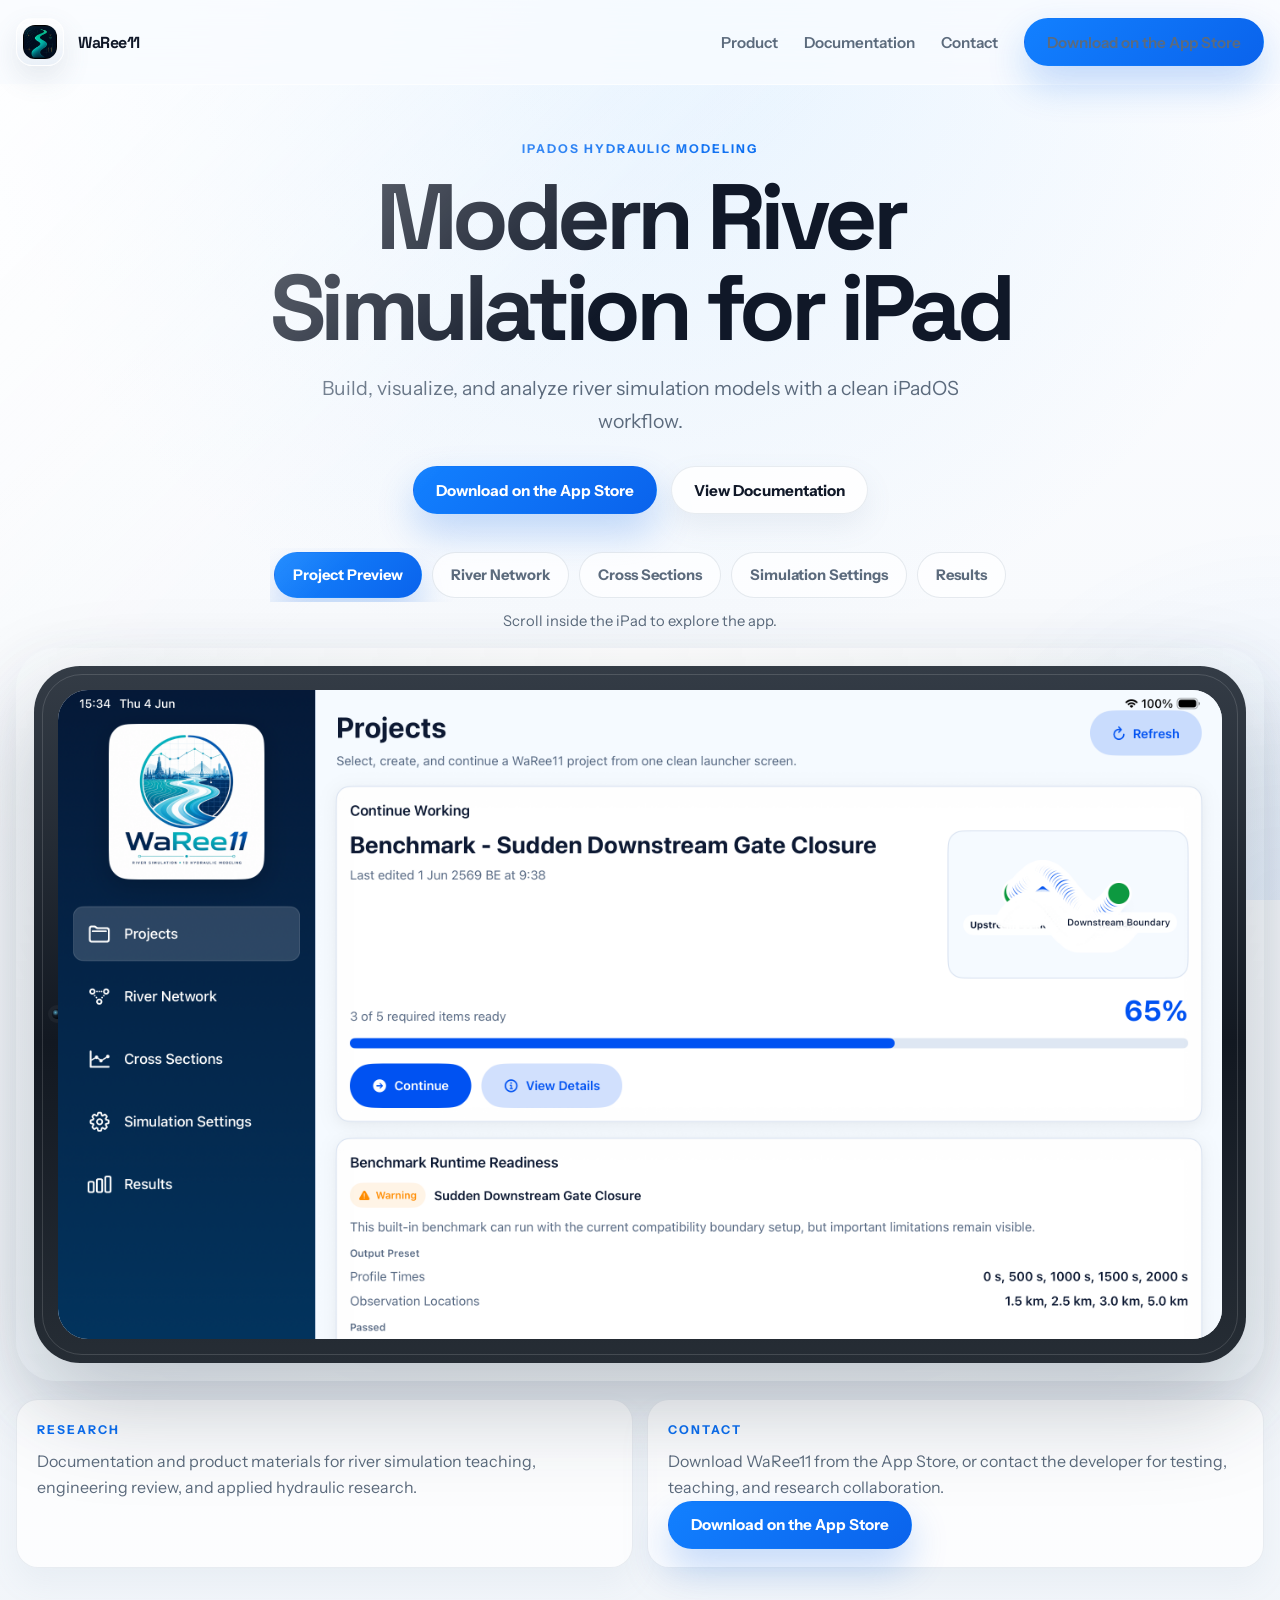
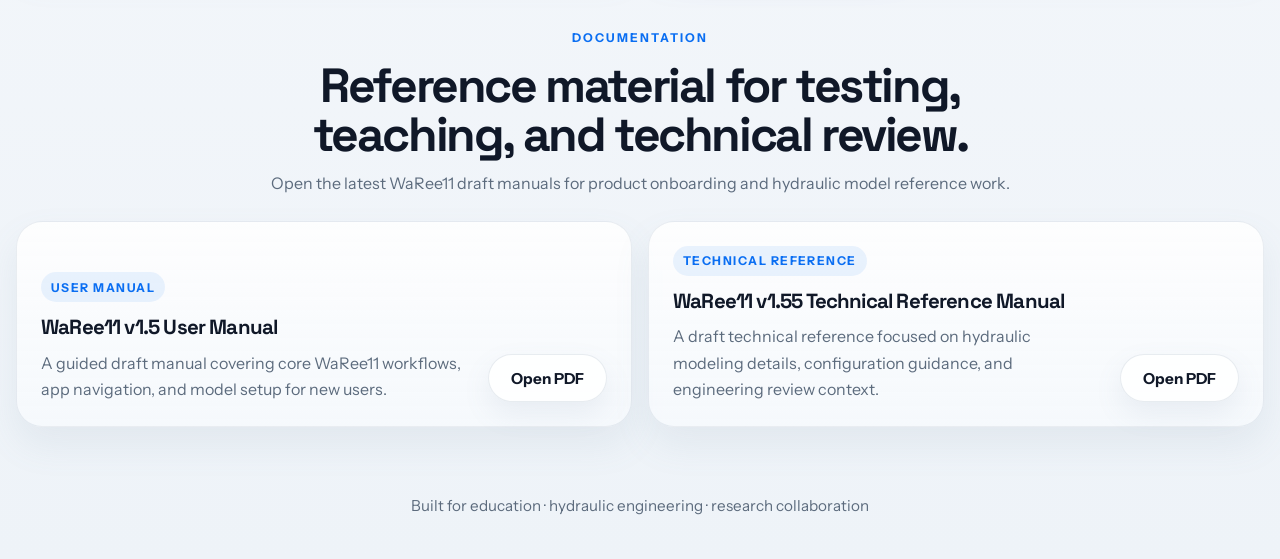
==== commit 6ab37950: "App Store Lins add" ====
--- a/index.html
+++ b/index.html
@@ -43,7 +43,14 @@
           <a href="#product">Product</a>
           <a href="#documentation">Documentation</a>
           <a href="#contact">Contact</a>
-          <a class="button button-primary nav-cta" href="#contact">Join TestFlight</a>
+          <a
+            class="button button-primary nav-cta"
+            href="https://apps.apple.com/us/app/waree11/id6771376904"
+            target="_blank"
+            rel="noopener"
+          >
+            Download on the App Store
+          </a>
         </nav>
       </div>
     </header>
@@ -59,7 +66,14 @@
             </p>
 
             <div class="hero-actions">
-              <a class="button button-primary" href="#contact">Join TestFlight</a>
+              <a
+                class="button button-primary"
+                href="https://apps.apple.com/app/waree11/idXXXXXXXXXX"
+                target="_blank"
+                rel="noopener"
+              >
+                Download on the App Store
+              </a>
               <a class="button button-secondary" href="#documentation">View Documentation</a>
             </div>
           </div>
@@ -231,7 +245,15 @@
               </div>
               <div id="contact" class="info-card">
                 <span class="info-label">Contact</span>
-                <p>Join the TestFlight preview to evaluate WaRee11 with your students, project teams, or research collaborators.</p>
+                <p>Download WaRee11 from the App Store, or contact the developer for testing, teaching, and research collaboration.</p>
+                <a
+                  class="button button-primary"
+                  href="https://apps.apple.com/app/waree11/idXXXXXXXXXX"
+                  target="_blank"
+                  rel="noopener"
+                >
+                  Download on the App Store
+                </a>
               </div>
             </div>
           </div>
